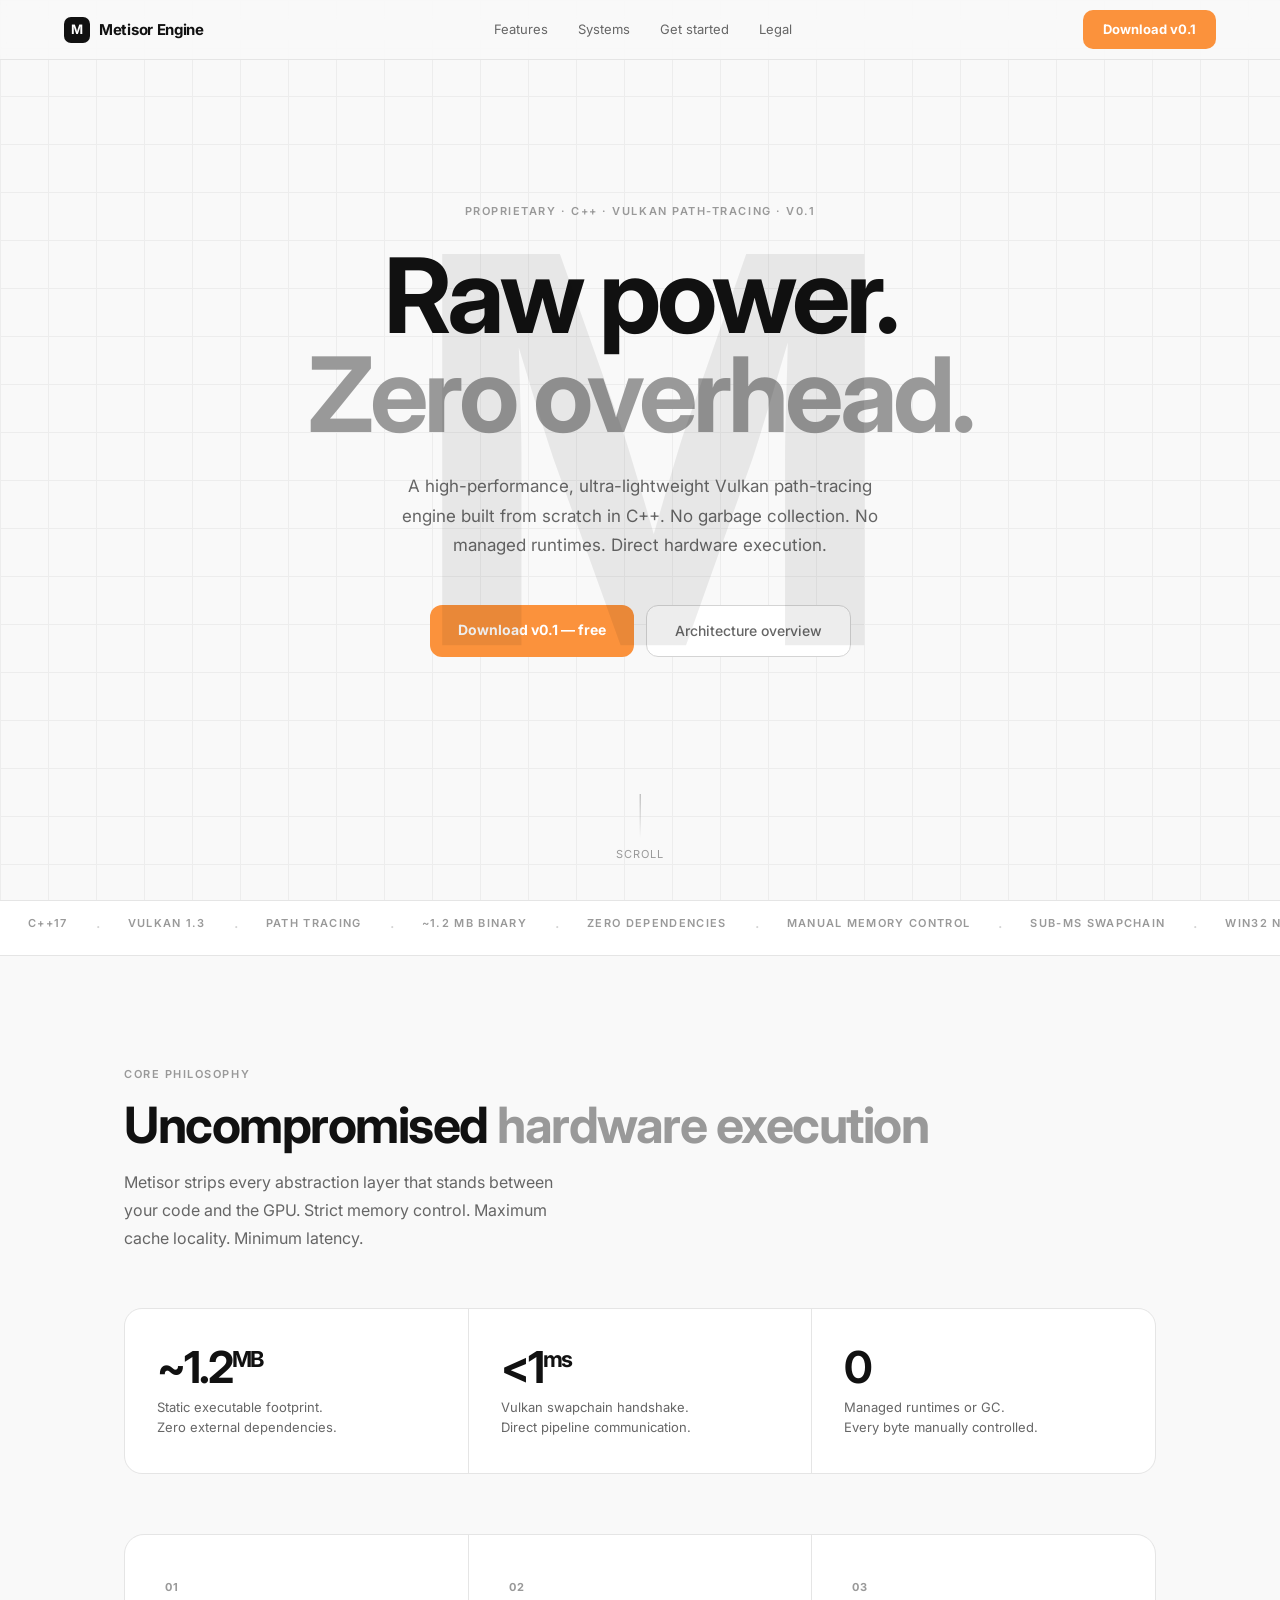
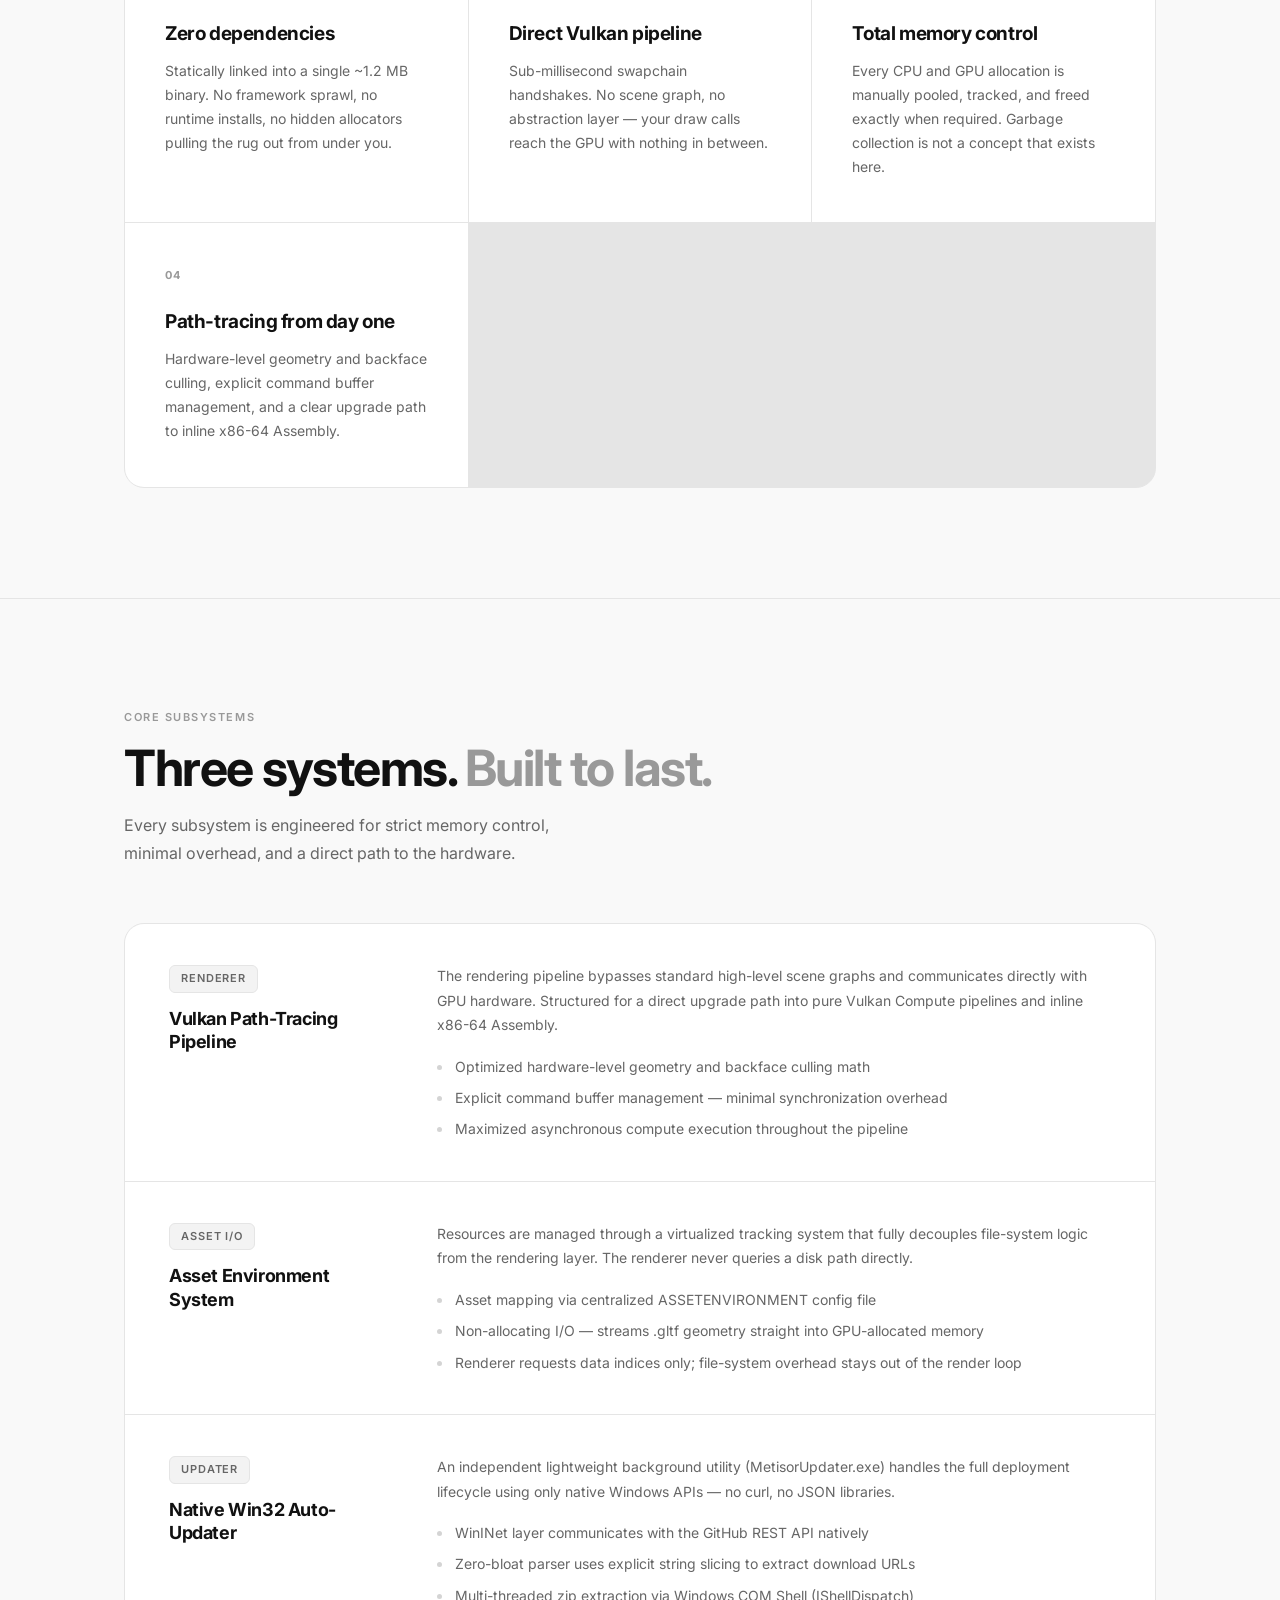
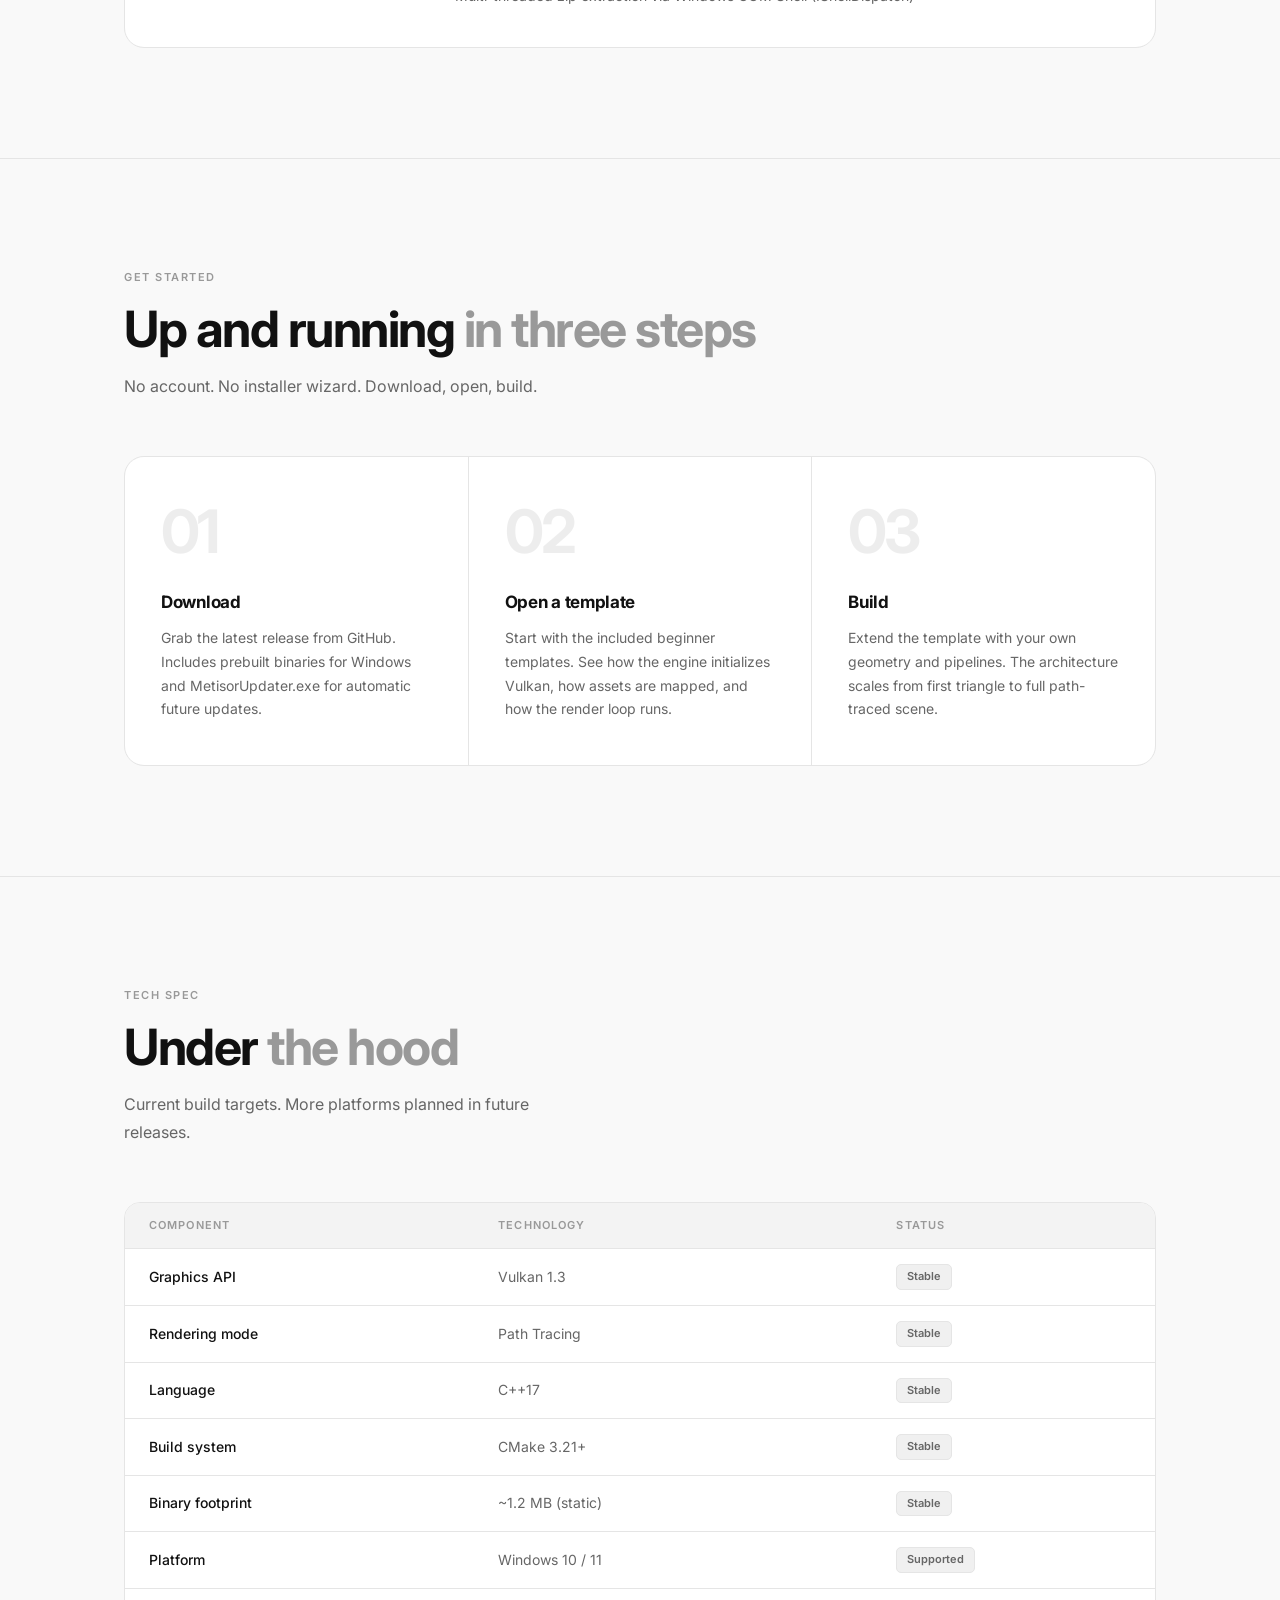
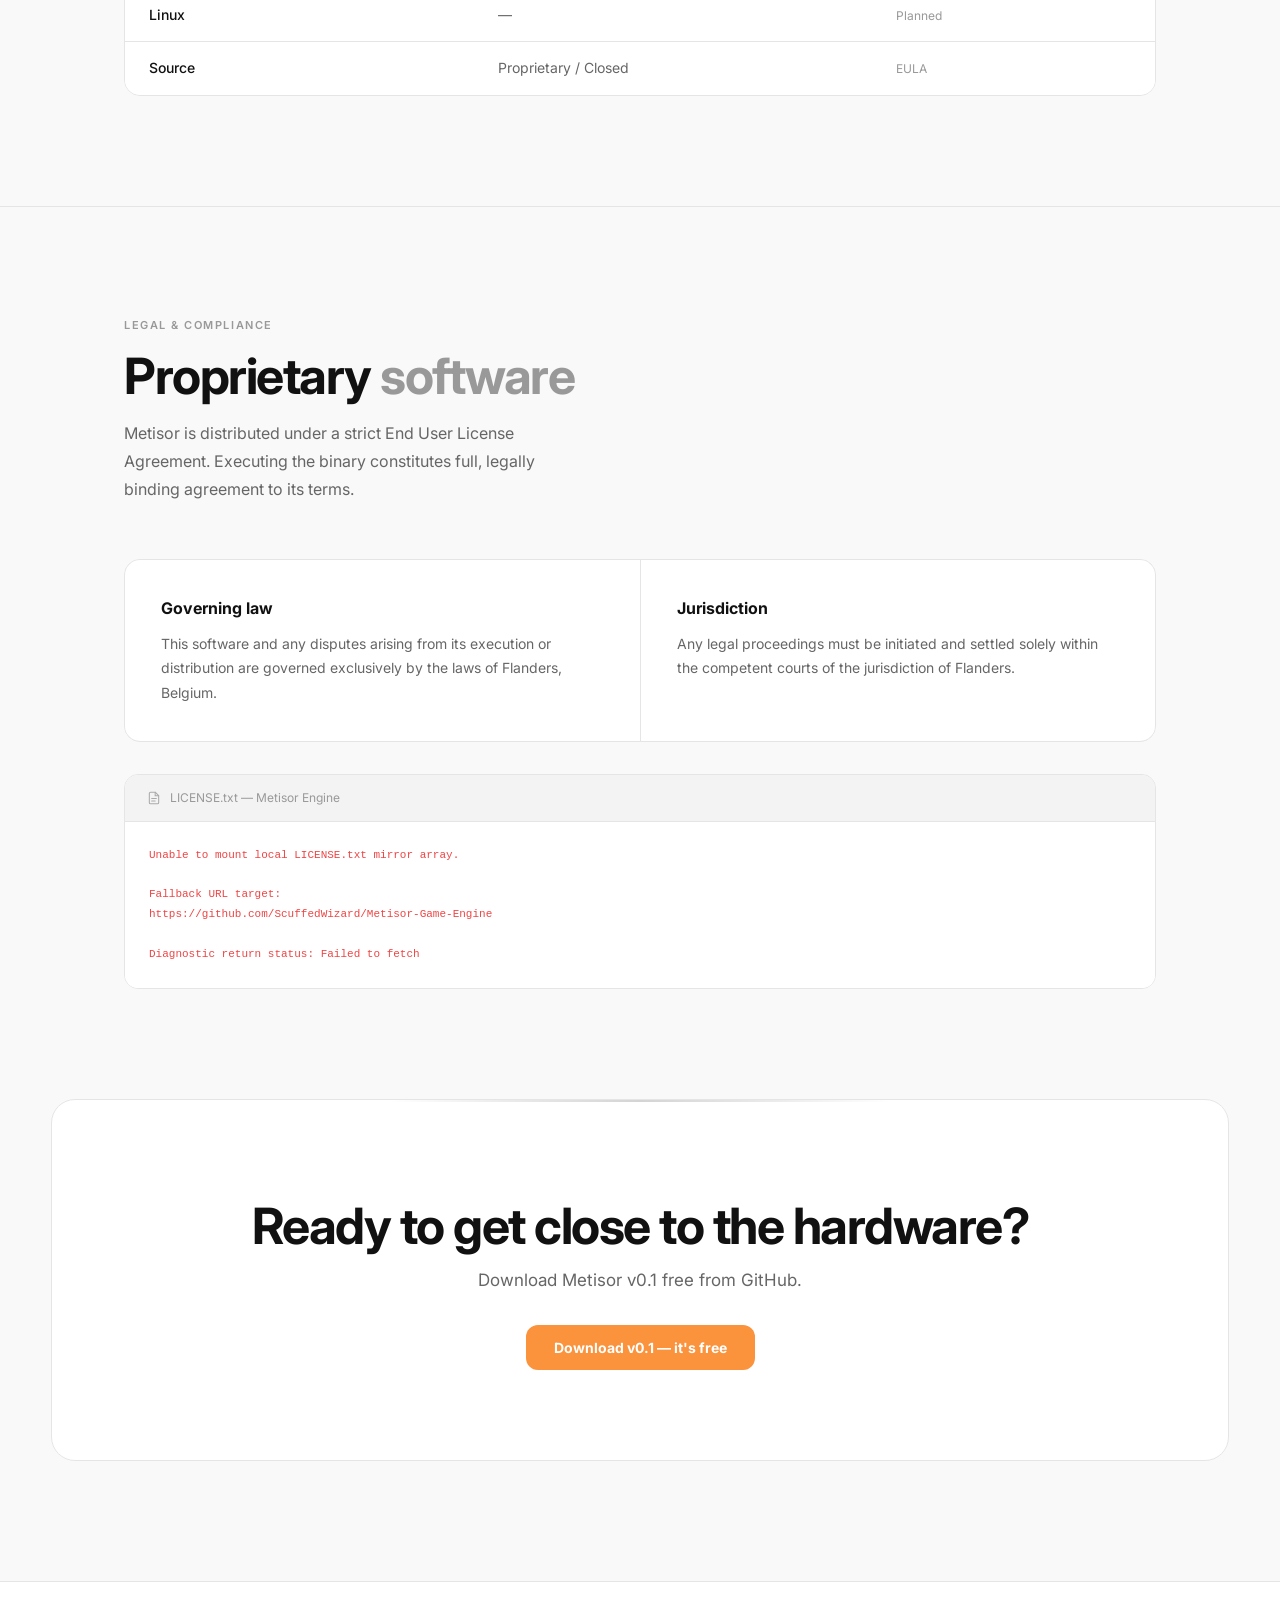
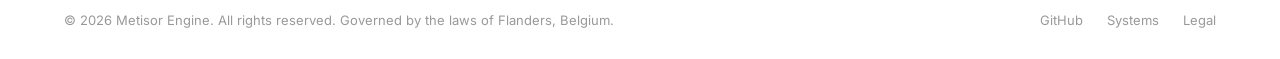
==== index.html @ adfefe02 "update license link" ====
<!DOCTYPE html>
<html lang="en">
<head>
<meta charset="UTF-8">
<meta name="viewport" content="width=device-width, initial-scale=1.0">
<title>Metisor Engine</title>
<link rel="preconnect" href="https://fonts.googleapis.com">
<link rel="preconnect" href="https://fonts.gstatic.com" crossorigin>
<link href="https://fonts.googleapis.com/css2?family=Inter:ital,wght@0,400;0,500;0,600;0,700;1,400&display=swap" rel="stylesheet">
<style>
*, *::before, *::after { margin: 0; padding: 0; box-sizing: border-box; }
html { scroll-behavior: smooth; }

:root {
  --orange: #fb923c;
  --bg: #f9f9f9;
  --surface: #ffffff;
  --border: #e5e5e5;
  --border-strong: #d4d4d4;
  --text: #111;
  --muted: #666;
  --muted2: #999;
}

body {
  font-family: 'Inter', system-ui, sans-serif;
  background: var(--bg);
  color: var(--text);
  overflow-x: hidden;
  line-height: 1.6;
}

/* ── GRID BACKGROUND ── */
.grid-bg {
  position: fixed; inset: 0; z-index: 0; pointer-events: none;
  background-image:
    linear-gradient(var(--border) 1px, transparent 1px),
    linear-gradient(90deg, var(--border) 1px, transparent 1px);
  background-size: 48px 48px;
  opacity: 0.6;
}

header, main, footer, .error-view { position: relative; z-index: 1; }

/* ── HEADER ── */
header {
  position: fixed; top: 0; left: 0; right: 0; z-index: 200;
  display: flex; align-items: center; justify-content: space-between;
  padding: 0 5%; height: 60px;
  background: rgba(249,249,249,0.88);
  backdrop-filter: blur(16px);
  border-bottom: 1px solid var(--border);
}

.logo {
  font-size: 15px; font-weight: 700; color: var(--text);
  text-decoration: none; letter-spacing: -0.3px;
  display: flex; align-items: center; gap: 9px;
}
.logo-mark {
  width: 26px; height: 26px; border-radius: 7px;
  background: var(--text);
  display: flex; align-items: center; justify-content: center;
  font-size: 13px; font-weight: 700; color: #fff;
}

nav { display: flex; gap: 2px; }
nav a {
  font-size: 13px; color: var(--muted); text-decoration: none;
  padding: 6px 14px; border-radius: 8px;
  transition: color 0.15s, background 0.15s;
}
nav a:hover { color: var(--text); background: rgba(0,0,0,0.04); }

.btn-download {
  font-size: 13px; font-weight: 700; text-decoration: none;
  padding: 9px 20px; border-radius: 10px;
  background: var(--orange); color: #fff;
  transition: opacity 0.15s, transform 0.15s;
  white-space: nowrap;
}
.btn-download:hover { opacity: 0.88; transform: translateY(-1px); }

.btn-download-lg {
  font-size: 14px; font-weight: 700; text-decoration: none;
  padding: 14px 28px; border-radius: 12px;
  background: var(--orange); color: #fff;
  transition: transform 0.2s, box-shadow 0.2s;
}
.btn-download-lg:hover {
  transform: translateY(-2px);
  box-shadow: 0 10px 32px rgba(251,146,60,0.3);
}

.btn-secondary {
  font-size: 14px; font-weight: 500; text-decoration: none;
  padding: 14px 28px; border-radius: 12px;
  background: var(--text); color: #fff;
  transition: opacity 0.2s, transform 0.2s;
}
.btn-secondary:hover { opacity: 0.82; transform: translateY(-1px); }

.btn-ghost {
  font-size: 14px; font-weight: 500; text-decoration: none;
  padding: 14px 28px; border-radius: 12px;
  border: 1px solid var(--border-strong); color: var(--muted);
  background: var(--surface);
  transition: border-color 0.2s, color 0.2s;
}
.btn-ghost:hover { border-color: #aaa; color: var(--text); }

/* ── 404 STATE STYLING ── */
.error-view {
  display: none;
  min-height: calc(100vh - 60px);
  margin-top: 60px;
  flex-direction: column;
  align-items: center;
  justify-content: center;
  text-align: center;
  padding: 40px 24px;
}
.error-num {
  font-size: clamp(100px, 15vw, 180px);
  font-weight: 700;
  line-height: 1;
  letter-spacing: -6px;
  color: var(--text);
  margin-bottom: 8px;
}
.error-title {
  font-size: 22px;
  font-weight: 700;
  letter-spacing: -0.5px;
  margin-bottom: 12px;
}
.error-body {
  font-size: 15px;
  color: var(--muted);
  max-width: 400px;
  margin-bottom: 32px;
}

/* ── HERO ── */
.hero {
  position: relative; min-height: 100vh;
  display: flex; flex-direction: column;
  align-items: center; justify-content: center;
  text-align: center; padding: 80px 24px 120px;
  overflow: hidden;
}

.hero-bg-num {
  position: absolute;
  font-size: clamp(260px, 42vw, 600px);
  font-weight: 700; letter-spacing: -0.05em;
  color: rgba(0,0,0,0.07);
  user-select: none; pointer-events: none;
  line-height: 1; top: 50%; transform: translateY(-50%);
}

.hero-eyebrow {
  font-size: 11px; font-weight: 600; letter-spacing: 0.14em;
  text-transform: uppercase; color: var(--muted2);
  margin-bottom: 26px;
}

h1 {
  font-size: clamp(46px, 8.5vw, 104px);
  font-weight: 700; letter-spacing: -4px; line-height: 0.95;
  color: var(--text); margin-bottom: 28px;
}
h1 em { font-style: normal; color: var(--muted2); }

.hero-sub {
  font-size: 17px; line-height: 1.75; color: var(--muted);
  max-width: 500px; margin: 0 auto 44px;
}

.hero-btns { display: flex; gap: 12px; justify-content: center; flex-wrap: wrap; }

.scroll-hint {
  position: absolute; bottom: 36px; left: 50%; transform: translateX(-50%);
  display: flex; flex-direction: column; align-items: center; gap: 8px;
  font-size: 11px; letter-spacing: 0.1em; text-transform: uppercase;
  color: var(--muted2);
}
.scroll-line {
  width: 1px; height: 44px;
  background: linear-gradient(to bottom, #aaa, transparent);
  animation: scrolldown 2s ease-in-out infinite;
}
@keyframes scrolldown {
  0%   { transform: scaleY(0); transform-origin: top; opacity: 0; }
  40%  { transform: scaleY(1); transform-origin: top; opacity: 1; }
  60%  { transform: scaleY(1); transform-origin: bottom; opacity: 1; }
  100% { transform: scaleY(0); transform-origin: bottom; opacity: 0; }
}

/* ── MARQUEE ── */
.marquee-band {
  border-top: 1px solid var(--border);
  border-bottom: 1px solid var(--border);
  padding: 14px 0; overflow: hidden;
  background: var(--surface);
}
.marquee-track {
  display: flex; animation: marquee 22s linear infinite;
  width: max-content;
}
.marquee-trackspan { display: flex; }
.marquee-item {
  font-size: 11px; font-weight: 600; letter-spacing: 0.12em;
  text-transform: uppercase; color: var(--muted2);
  padding: 0 28px; white-space: nowrap;
}
.marquee-sep { color: var(--border-strong); }
@keyframes marquee {
  from { transform: translateX(0); }
  to   { transform: translateX(-50%); }
}

/* ── SECTIONS ── */
.section {
  max-width: 1080px; margin: 0 auto; padding: 110px 24px;
}

.section-label {
  font-size: 11px; font-weight: 600; letter-spacing: 0.14em;
  text-transform: uppercase; color: var(--muted2);
  margin-bottom: 16px;
}

h2 {
  font-size: clamp(30px, 4vw, 50px);
  font-weight: 700; letter-spacing: -1.5px; line-height: 1.06;
  color: var(--text); margin-bottom: 16px;
}
h2 span { color: var(--muted2); }

.section-sub {
  font-size: 16px; color: var(--muted); line-height: 1.75;
  max-width: 460px; margin-bottom: 56px;
}

.rule { border: none; border-top: 1px solid var(--border); margin: 0; }

/* ── STATS ── */
.stats-row {
  display: grid; 
  grid-template-columns: repeat(auto-fit, minmax(260px, 1fr));
  gap: 1px; background: var(--border);
  border: 1px solid var(--border); border-radius: 18px; overflow: hidden;
  margin-bottom: 60px;
}
.stat-cell {
  background: var(--surface); padding: 36px 32px;
  transition: background 0.15s;
}
.stat-cell:hover { background: #fafafa; }
.stat-num {
  font-size: 44px; font-weight: 700; letter-spacing: -2px;
  color: var(--text); line-height: 1; margin-bottom: 8px;
}
.stat-num sup { font-size: 22px; vertical-align: super; }
.stat-label { font-size: 13px; color: var(--muted); line-height: 1.55; }

/* ── FEAT GRID ── */
.feat-grid {
  display: grid; 
  grid-template-columns: repeat(auto-fit, minmax(280px, 1fr));
  gap: 1px; background: var(--border);
  border: 1px solid var(--border); border-radius: 20px; overflow: hidden;
}
.feat-card {
  background: var(--surface); padding: 44px 40px;
  transition: background 0.15s;
}
.feat-card:hover { background: #fafafa; }
.feat-number {
  font-size: 11px; font-weight: 700; letter-spacing: 0.1em;
  color: var(--muted2); margin-bottom: 22px;
}
.feat-title {
  font-size: 19px; font-weight: 700; letter-spacing: -0.4px;
  color: var(--text); margin-bottom: 10px;
}
.feat-body { font-size: 14px; color: var(--muted); line-height: 1.7; }

/* ── SUBSYSTEMS ── */
.subsystems {
  display: flex; flex-direction: column; gap: 1px;
  background: var(--border); border: 1px solid var(--border);
  border-radius: 20px; overflow: hidden;
}
.subsystem-card {
  background: var(--surface); padding: 40px 44px;
  display: grid; grid-template-columns: 220px 1fr; gap: 48px;
  transition: background 0.15s;
}
.subsystem-card:hover { background: #fafafa; }
.sub-tag {
  display: inline-block;
  font-size: 11px; font-weight: 600; letter-spacing: 0.08em;
  text-transform: uppercase; color: var(--muted);
  background: #f3f3f3; border: 1px solid var(--border);
  padding: 4px 11px; border-radius: 6px; margin-bottom: 14px;
}
.sub-title {
  font-size: 18px; font-weight: 700; letter-spacing: -0.4px; color: var(--text);
  line-height: 1.3;
}
.sub-body { font-size: 14px; color: var(--muted); line-height: 1.75; margin-bottom: 18px; }
.sub-bullets { list-style: none; display: flex; flex-direction: column; gap: 9px; }
.sub-bullets li {
  font-size: 14px; color: var(--muted); line-height: 1.6;
  padding-left: 18px; position: relative;
}
.sub-bullets li::before {
  content: ''; position: absolute; left: 0; top: 9px;
  width: 5px; height: 5px; border-radius: 50%;
  background: var(--border-strong);
}

/* ── STEPS ── */
.steps-grid {
  display: grid; 
  grid-template-columns: repeat(auto-fit, minmax(240px, 1fr));
  gap: 1px; background: var(--border);
  border: 1px solid var(--border); border-radius: 20px; overflow: hidden;
}
.step-card {
  background: var(--surface); padding: 44px 36px;
  transition: background 0.15s;
}
.step-card:hover { background: #fafafa; }
.step-big-num {
  font-size: 60px; font-weight: 700; letter-spacing: -3px; line-height: 1;
  color: rgba(0,0,0,0.07); margin-bottom: 28px;
}
.step-title { font-size: 17px; font-weight: 700; letter-spacing: -0.3px; color: var(--text); margin-bottom: 10px; }
.step-body  { font-size: 14px; color: var(--muted); line-height: 1.7; }

/* ── SPEC TABLE ── */
.spec-wrap { border: 1px solid var(--border); border-radius: 16px; overflow-x: auto; }
table { width: 100%; border-collapse: collapse; font-size: 14px; min-width: 500px; }
thead th {
  text-align: left; padding: 14px 24px;
  font-size: 11px; font-weight: 600;
  letter-spacing: 0.1em; text-transform: uppercase;
  color: var(--muted2); background: #f3f3f3;
  border-bottom: 1px solid var(--border);
}
tbody td {
  padding: 15px 24px; color: var(--muted);
  background: var(--surface);
  border-bottom: 1px solid var(--border);
}
tbody td:first-child { color: var(--text); font-weight: 500; }
tbody tr:last-child td { border-bottom: none; }
tbody tr:hover td { background: #fafafa; }
.tag {
  display: inline-block; font-size: 11px; font-weight: 600;
  padding: 3px 10px; border-radius: 5px;
  background: #f0f0f0; border: 1px solid var(--border);
  color: var(--muted);
}

/* ── LEGAL ── */
.legal-grid {
  display: grid; grid-template-columns: 1fr 1fr;
  gap: 1px; background: var(--border);
  border: 1px solid var(--border); border-radius: 16px; overflow: hidden;
  margin-bottom: 32px;
}
.legal-card { background: var(--surface); padding: 36px; }
.legal-title { font-size: 16px; font-weight: 700; color: var(--text); margin-bottom: 10px; }
.legal-body  { font-size: 14px; color: var(--muted); line-height: 1.75; }

.lic-wrap { border: 1px solid var(--border); border-radius: 14px; overflow: hidden; }
.lic-bar {
  padding: 13px 22px; background: #f3f3f3;
  border-bottom: 1px solid var(--border);
  display: flex; align-items: center; gap: 9px;
}
.lic-bar-label { font-size: 12px; color: var(--muted2); }

/* ── UPDATED COMPACT, COLORED LICENSE TERMINAL WINDOW ── */
#licenseContent {
  padding: 24px;
  font-family: ui-monospace, SFMono-Regular, Menlo, Monaco, Consolas, monospace;
  font-size: 11px; 
  color: var(--text); 
  line-height: 1.8; 
  white-space: pre-wrap;
  max-height: 360px; 
  overflow-y: auto;
  background: var(--surface);
}
#licenseContent.state-loading {
  color: var(--orange);
  font-weight: 500;
}
#licenseContent.state-error {
  color: #ef4444; /* Alert Crimson Red on stream compilation failure */
  font-weight: 500;
}
#licenseContent::-webkit-scrollbar { width: 4px; }
#licenseContent::-webkit-scrollbar-thumb { background: var(--border-strong); border-radius: 2px; }

/* ── CTA ── */
.cta-band {
  margin: 0 4% 120px;
  border: 1px solid var(--border);
  border-radius: 24px; padding: 100px 24px;
  text-align: center; background: var(--surface);
  position: relative; overflow: hidden;
}
.cta-band::before {
  content: ''; position: absolute; top: 0; left: 50%; transform: translateX(-50%);
  width: 500px; height: 2px;
  background: linear-gradient(90deg, transparent, var(--border-strong), transparent);
}
.cta-band h2 { margin-bottom: 14px; }
.cta-band p  { font-size: 17px; color: var(--muted); margin-bottom: 40px; }

/* ── FOOTER ── */
footer {
  border-top: 1px solid var(--border);
  padding: 28px 5%;
  display: flex; align-items: center; justify-content: space-between;
  flex-wrap: wrap; gap: 24px;
  background: var(--surface);
}
.foot-copy { font-size: 13px; color: var(--muted2); }
.foot-links { display: flex; gap: 24px; }
.foot-links a {
  font-size: 13px; color: var(--muted2); text-decoration: none;
  transition: color 0.15s;
}
.foot-links a:hover { color: var(--text); }

/* ── BREAKPOINTS & RESPONSIVE TWEAKS ── */
@media (max-width: 920px) {
  .subsystem-card { grid-template-columns: 1fr; gap: 20px; padding: 40px 32px; }
  .legal-grid { grid-template-columns: 1fr; }
}
@media (max-width: 768px) {
  header { padding: 0 24px; }
  nav { display: none; }
  .cta-band { margin: 0 24px 80px; padding: 60px 24px; }
}
@media (max-width: 480px) {
  h1 { letter-spacing: -2px; }
  .hero-btns { flex-direction: column; width: 100%; max-width: 300px; }
  .btn-download-lg, .btn-ghost { text-align: center; width: 100%; padding: 12px 20px; }
  .stat-cell, .feat-card, .step-card { padding: 32px 24px; }
  footer { justify-content: center; text-align: center; }
  .foot-links { justify-content: center; width: 100%; }
}
</style>
</head>
<body>

<div class="grid-bg" aria-hidden="true"></div>

<header>
  <a class="logo" href="#home">
    <div class="logo-mark">M</div>
    Metisor Engine
  </a>
  <nav>
    <a href="example.com/#features">Features</a>
    <a href="example.com/#systems">Systems</a>
    <a href="example.com/#start">Get started</a>
    <a href="example.com/#legal">Legal</a>
  </nav>
  <a class="btn-download"
     href="https://github.com/ScuffedWizard/Metisor-Game-Engine/releases/tag/0.1">
    Download v0.1
  </a>
</header>

<section id="error404" class="error-view">
  <div class="error-num">404</div>
  <h2 class="error-title">Destination Unresolved</h2>
  <p class="error-body">The requested architecture hook or fragment layout parameter does not exist on this channel stack.</p>
  <a href="example.com/#" class="btn-secondary" style="padding: 12px 24px;">Return to execution loop</a>
</section>

<div id="mainContent">
<main>

<section id="home" class="hero">
  <div class="hero-bg-num" aria-hidden="true">M</div>

  <p class="hero-eyebrow">Proprietary · C++ · Vulkan Path-Tracing · v0.1</p>

  <h1>Raw power.<br><em>Zero overhead.</em></h1>

  <p class="hero-sub">
    A high-performance, ultra-lightweight Vulkan path-tracing engine built from scratch
    in C++. No garbage collection. No managed runtimes. Direct hardware execution.
  </p>

  <div class="hero-btns">
    <a class="btn-download-lg"
       href="https://github.com/ScuffedWizard/Metisor-Game-Engine/releases/tag/0.1">
      Download v0.1 — free
    </a>
    <a class="btn-ghost" href="example.com/#features">Architecture overview</a>
  </div>

  <div class="scroll-hint" aria-hidden="true">
    <div class="scroll-line"></div>
    Scroll
  </div>
</section>


<div class="marquee-band" aria-hidden="true">
  <div class="marquee-track">
    <div class="marquee-trackspan">
      <span class="marquee-item">C++17</span><span class="marquee-sep"> · </span>
      <span class="marquee-item">Vulkan 1.3</span><span class="marquee-sep"> · </span>
      <span class="marquee-item">Path Tracing</span><span class="marquee-sep"> · </span>
      <span class="marquee-item">~1.2 MB binary</span><span class="marquee-sep"> · </span>
      <span class="marquee-item">Zero dependencies</span><span class="marquee-sep"> · </span>
      <span class="marquee-item">Manual memory control</span><span class="marquee-sep"> · </span>
      <span class="marquee-item">Sub-ms swapchain</span><span class="marquee-sep"> · </span>
      <span class="marquee-item">Win32 native</span><span class="marquee-sep"> · </span>
      <span class="marquee-item">Proprietary</span><span class="marquee-sep"> · </span>
      <span class="marquee-item">x86-64</span><span class="marquee-sep"> · </span>
    </div>
    <div class="marquee-trackspan">
      <span class="marquee-item">C++17</span><span class="marquee-sep"> · </span>
      <span class="marquee-item">Vulkan 1.3</span><span class="marquee-sep"> · </span>
      <span class="marquee-item">Path Tracing</span><span class="marquee-sep"> · </span>
      <span class="marquee-item">~1.2 MB binary</span><span class="marquee-sep"> · </span>
      <span class="marquee-item">Zero dependencies</span><span class="marquee-sep"> · </span>
      <span class="marquee-item">Manual memory control</span><span class="marquee-sep"> · </span>
      <span class="marquee-item">Sub-ms swapchain</span><span class="marquee-sep"> · </span>
      <span class="marquee-item">Win32 native</span><span class="marquee-sep"> · </span>
      <span class="marquee-item">Proprietary</span><span class="marquee-sep"> · </span>
      <span class="marquee-item">x86-64</span><span class="marquee-sep"> · </span>
    </div>
  </div>
</div>


<section id="features" class="section">
  <div class="section-label">Core philosophy</div>
  <h2>Uncompromised <span>hardware execution</span></h2>
  <p class="section-sub">
    Metisor strips every abstraction layer that stands between your code and the GPU.
    Strict memory control. Maximum cache locality. Minimum latency.
  </p>

  <div class="stats-row">
    <div class="stat-cell">
      <div class="stat-num">~1.2<sup>MB</sup></div>
      <div class="stat-label">Static executable footprint.<br>Zero external dependencies.</div>
    </div>
    <div class="stat-cell">
      <div class="stat-num">&lt;1<sup>ms</sup></div>
      <div class="stat-label">Vulkan swapchain handshake.<br>Direct pipeline communication.</div>
    </div>
    <div class="stat-cell">
      <div class="stat-num">0</div>
      <div class="stat-label">Managed runtimes or GC.<br>Every byte manually controlled.</div>
    </div>
  </div>

  <div class="feat-grid">
    <div class="feat-card">
      <div class="feat-number">01</div>
      <div class="feat-title">Zero dependencies</div>
      <p class="feat-body">Statically linked into a single ~1.2 MB binary. No framework sprawl, no runtime installs, no hidden allocators pulling the rug out from under you.</p>
    </div>
    <div class="feat-card">
      <div class="feat-number">02</div>
      <div class="feat-title">Direct Vulkan pipeline</div>
      <p class="feat-body">Sub-millisecond swapchain handshakes. No scene graph, no abstraction layer — your draw calls reach the GPU with nothing in between.</p>
    </div>
    <div class="feat-card">
      <div class="feat-number">03</div>
      <div class="feat-title">Total memory control</div>
      <p class="feat-body">Every CPU and GPU allocation is manually pooled, tracked, and freed exactly when required. Garbage collection is not a concept that exists here.</p>
    </div>
    <div class="feat-card">
      <div class="feat-number">04</div>
      <div class="feat-title">Path-tracing from day one</div>
      <p class="feat-body">Hardware-level geometry and backface culling, explicit command buffer management, and a clear upgrade path to inline x86-64 Assembly.</p>
    </div>
  </div>
</section>

<hr class="rule">

<section id="systems" class="section">
  <div class="section-label">Core subsystems</div>
  <h2>Three systems. <span>Built to last.</span></h2>
  <p class="section-sub">
    Every subsystem is engineered for strict memory control, minimal overhead,
    and a direct path to the hardware.
  </p>

  <div class="subsystems">
    <div class="subsystem-card">
      <div>
        <div class="sub-tag">Renderer</div>
        <div class="sub-title">Vulkan Path-Tracing Pipeline</div>
      </div>
      <div>
        <p class="sub-body">
          The rendering pipeline bypasses standard high-level scene graphs and communicates
          directly with GPU hardware. Structured for a direct upgrade path into pure
          Vulkan Compute pipelines and inline x86-64 Assembly.
        </p>
        <ul class="sub-bullets">
          <li>Optimized hardware-level geometry and backface culling math</li>
          <li>Explicit command buffer management — minimal synchronization overhead</li>
          <li>Maximized asynchronous compute execution throughout the pipeline</li>
        </ul>
      </div>
    </div>

    <div class="subsystem-card">
      <div>
        <div class="sub-tag">Asset I/O</div>
        <div class="sub-title">Asset Environment System</div>
      </div>
      <div>
        <p class="sub-body">
          Resources are managed through a virtualized tracking system that fully decouples
          file-system logic from the rendering layer. The renderer never queries a disk path directly.
        </p>
        <ul class="sub-bullets">
          <li>Asset mapping via centralized ASSETENVIRONMENT config file</li>
          <li>Non-allocating I/O — streams .gltf geometry straight into GPU-allocated memory</li>
          <li>Renderer requests data indices only; file-system overhead stays out of the render loop</li>
        </ul>
      </div>
    </div>

    <div class="subsystem-card">
      <div>
        <div class="sub-tag">Updater</div>
        <div class="sub-title">Native Win32 Auto-Updater</div>
      </div>
      <div>
        <p class="sub-body">
          An independent lightweight background utility (MetisorUpdater.exe) handles the full
          deployment lifecycle using only native Windows APIs — no curl, no JSON libraries.
        </p>
        <ul class="sub-bullets">
          <li>WinINet layer communicates with the GitHub REST API natively</li>
          <li>Zero-bloat parser uses explicit string slicing to extract download URLs</li>
          <li>Multi-threaded zip extraction via Windows COM Shell (IShellDispatch)</li>
        </ul>
      </div>
    </div>
  </div>
</section>

<hr class="rule">

<section id="start" class="section">
  <div class="section-label">Get started</div>
  <h2>Up and running <span>in three steps</span></h2>
  <p class="section-sub">No account. No installer wizard. Download, open, build.</p>

  <div class="steps-grid">
    <div class="step-card">
      <div class="step-big-num">01</div>
      <div class="step-title">Download</div>
      <p class="step-body">Grab the latest release from GitHub. Includes prebuilt binaries for Windows and MetisorUpdater.exe for automatic future updates.</p>
    </div>
    <div class="step-card">
      <div class="step-big-num">02</div>
      <div class="step-title">Open a template</div>
      <p class="step-body">Start with the included beginner templates. See how the engine initializes Vulkan, how assets are mapped, and how the render loop runs.</p>
    </div>
    <div class="step-card">
      <div class="step-big-num">03</div>
      <div class="step-title">Build</div>
      <p class="step-body">Extend the template with your own geometry and pipelines. The architecture scales from first triangle to full path-traced scene.</p>
    </div>
  </div>
</section>

<hr class="rule">

<section class="section">
  <div class="section-label">Tech spec</div>
  <h2>Under <span>the hood</span></h2>
  <p class="section-sub">Current build targets. More platforms planned in future releases.</p>

  <div class="spec-wrap">
    <table>
      <thead>
        <tr><th>Component</th><th>Technology</th><th>Status</th></tr>
      </thead>
      <tbody>
        <tr><td>Graphics API</td><td>Vulkan 1.3</td><td><span class="tag">Stable</span></td></tr>
        <tr><td>Rendering mode</td><td>Path Tracing</td><td><span class="tag">Stable</span></td></tr>
        <tr><td>Language</td><td>C++17</td><td><span class="tag">Stable</span></td></tr>
        <tr><td>Build system</td><td>CMake 3.21+</td><td><span class="tag">Stable</span></td></tr>
        <tr><td>Binary footprint</td><td>~1.2 MB (static)</td><td><span class="tag">Stable</span></td></tr>
        <tr><td>Platform</td><td>Windows 10 / 11</td><td><span class="tag">Supported</span></td></tr>
        <tr><td>Linux</td><td>—</td><td><span style="font-size:12px;color:var(--muted2)">Planned</span></td></tr>
        <tr><td>Source</td><td>Proprietary / Closed</td><td><span style="font-size:12px;color:var(--muted2)">EULA</span></td></tr>
      </tbody>
    </table>
  </div>
</section>

<hr class="rule">

<section id="legal" class="section">
  <div class="section-label">Legal &amp; compliance</div>
  <h2>Proprietary <span>software</span></h2>
  <p class="section-sub">
    Metisor is distributed under a strict End User License Agreement.
    Executing the binary constitutes full, legally binding agreement to its terms.
  </p>

  <div class="legal-grid">
    <div class="legal-card">
      <div class="legal-title">Governing law</div>
      <p class="legal-body">
        This software and any disputes arising from its execution or distribution are
        governed exclusively by the laws of Flanders, Belgium.
      </p>
    </div>
    <div class="legal-card">
      <div class="legal-title">Jurisdiction</div>
      <p class="legal-body">
        Any legal proceedings must be initiated and settled solely within the competent
        courts of the jurisdiction of Flanders.
      </p>
    </div>
  </div>

  <div class="lic-wrap">
    <div class="lic-bar">
      <svg width="14" height="14" viewBox="0 0 24 24" fill="none" stroke="#aaa" stroke-width="1.8" stroke-linecap="round" stroke-linejoin="round" aria-hidden="true">
        <path d="M14 2H6a2 2 0 0 0-2 2v16a2 2 0 0 0 2 2h12a2 2 0 0 0 2-2V8z"/>
        <polyline points="14 2 14 8 20 8"/>
        <line x1="8" y1="13" x2="16" y2="13"/>
        <line x1="8" y1="17" x2="14" y2="17"/>
      </svg>
      <span class="lic-bar-label">LICENSE.txt — Metisor Engine</span>
    </div>
    <div id="licenseContent" class="state-loading">Connecting to server core execution stream...</div>
  </div>
</section>


<div class="cta-band">
  <h2>Ready to get close to the hardware?</h2>
  <p>Download Metisor v0.1 free from GitHub.</p>
  <a class="btn-download-lg"
     href="https://github.com/ScuffedWizard/Metisor-Game-Engine/releases/tag/0.1">
    Download v0.1 — it's free
  </a>
</div>

</main>

<footer>
  <span class="foot-copy">© 2026 Metisor Engine. All rights reserved. Governed by the laws of Flanders, Belgium.</span>
  <div class="foot-links">
    <a href="https://github.com/ScuffedWizard/Metisor-Game-Engine">GitHub</a>
    <a href="example.com/#systems">Systems</a>
    <a href="example.com/#legal">Legal</a>
  </div>
</footer>
</div>

<script>
// Handle License Document Retrieval
async function loadLicense() {
  const el = document.getElementById('licenseContent');
  try {
    const res = await fetch(
      'https://raw.githubusercontent.com/ScuffedWizard/Metisor-Game-Engine/main/license/LICENSE.txt',
      { cache: 'no-cache' }
    );
    if (!res.ok) throw new Error('HTTP ' + res.status);
    
    // Clear functional state classes before appending verified document text
    el.className = '';
    el.textContent = await res.text();
  } catch (e) {
    el.className = 'state-error';
    el.textContent = 'Unable to mount local LICENSE.txt mirror array.\n\nFallback URL target:\nhttps://github.com/ScuffedWizard/Metisor-Game-Engine\n\nDiagnostic return status: ' + e.message;
  }
}
loadLicense();

// Dynamic Anchor Routing & Error Mitigation Engine
function runHashRouter() {
  const currentHash = window.location.hash;
  const mainContent = document.getElementById('mainContent');
  const errorView = document.getElementById('error404');

  // Extract clean target string out of hash context
  const cleanTarget = currentHash.replace(/^.*#/, '');

  if (!currentHash || currentHash === '#' || cleanTarget === 'home' || cleanTarget === '') {
    mainContent.style.display = 'block';
    errorView.style.display = 'none';
    window.scrollTo({ top: 0, behavior: 'smooth' });
    return;
  }

  // Verify element initialization parameters inside local DOM context
  const structuralTarget = document.getElementById(cleanTarget);

  if (structuralTarget) {
    mainContent.style.display = 'block';
    errorView.style.display = 'none';
    
    setTimeout(() => {
      const headerOffset = 60;
      const elementPosition = structuralTarget.getBoundingClientRect().top;
      const offsetPosition = elementPosition + window.pageYOffset - headerOffset;
      
      window.scrollTo({
        top: offsetPosition,
        behavior: 'smooth'
      });
    }, 50);
  } else {
    mainContent.style.display = 'none';
    errorView.style.display = 'flex';
    window.scrollTo({ top: 0 });
  }
}

// Global Browser Navigation Hook Attachments
window.addEventListener('hashchange', runHashRouter);
window.addEventListener('load', runHashRouter);

// Intercept click handling vectors for pseudo full path links inside navigation
document.querySelectorAll('a[href*="example.com/#"]').forEach(link => {
  link.addEventListener('click', function(e) {
    const rawTarget = this.getAttribute('href').split('#')[1] || '';
    e.preventDefault();
    window.location.hash = rawTarget;
    runHashRouter();
  });
});
</script>

</body>
</html>
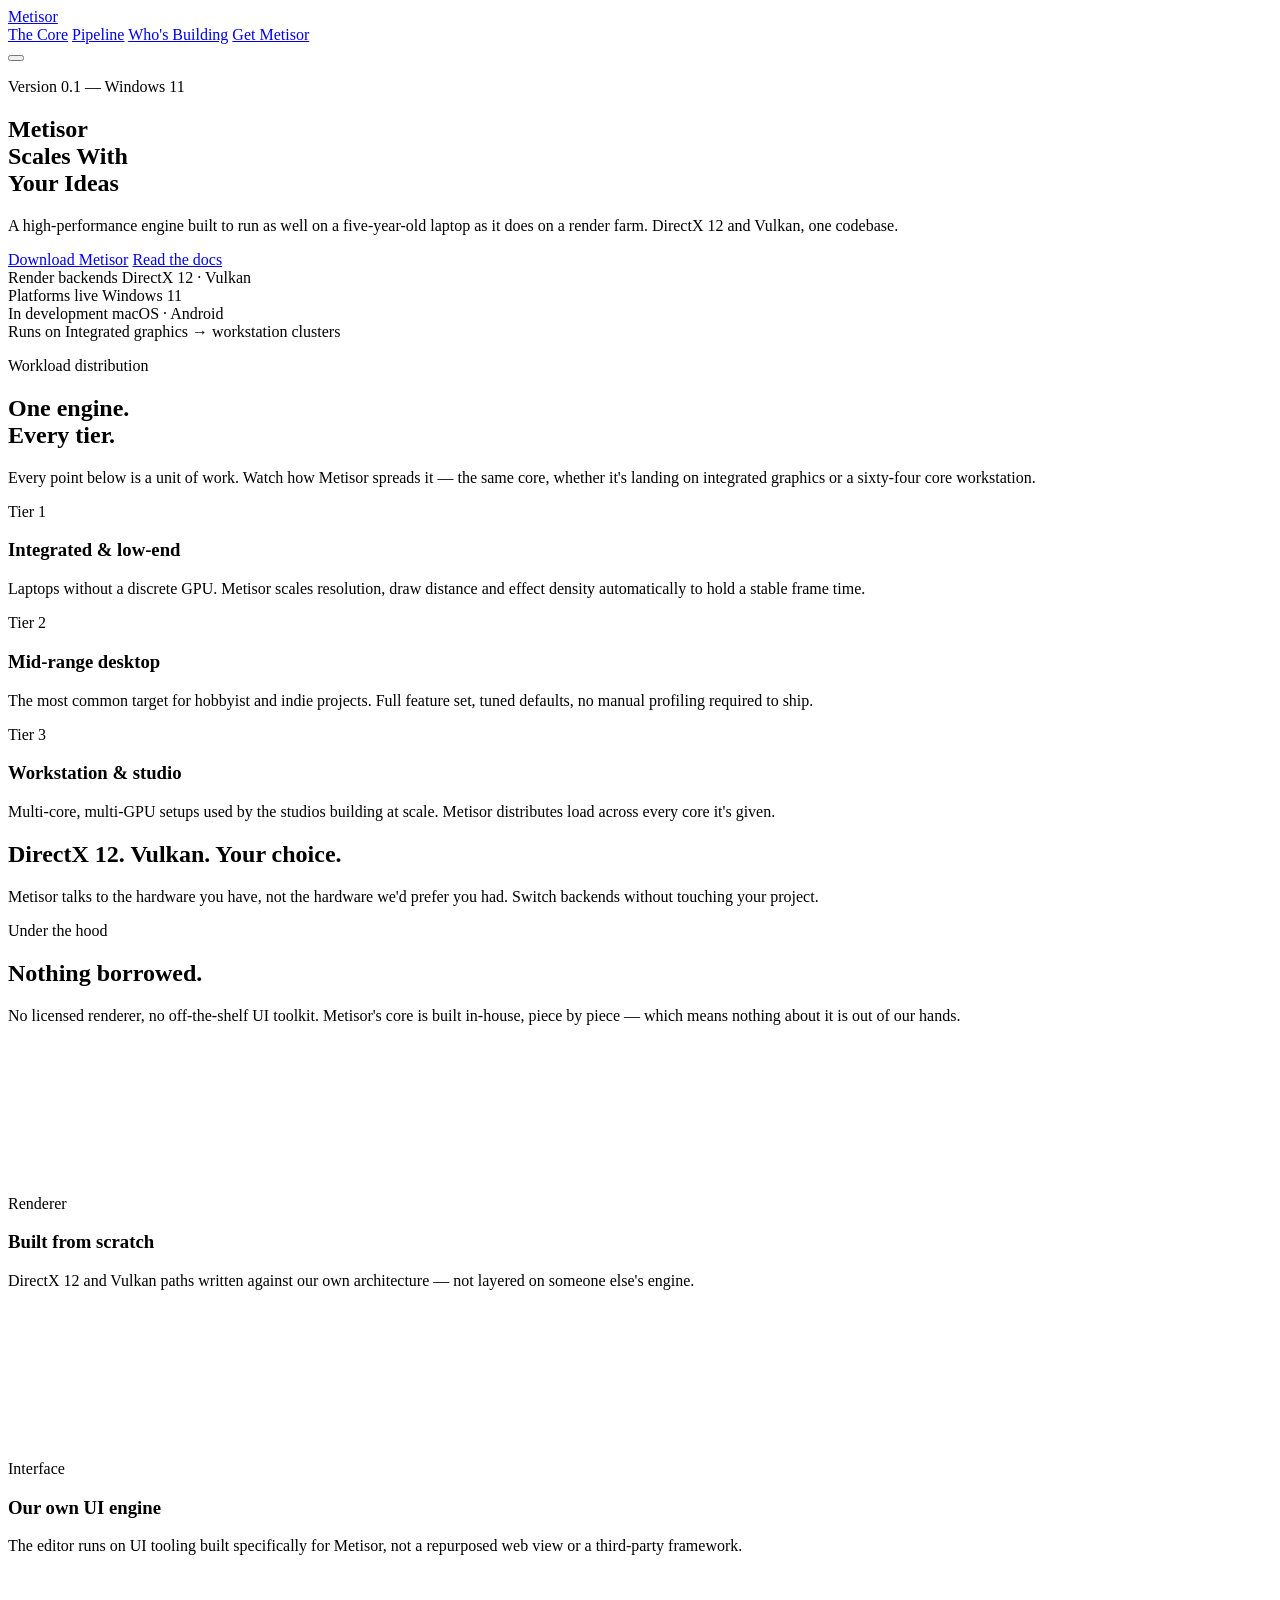
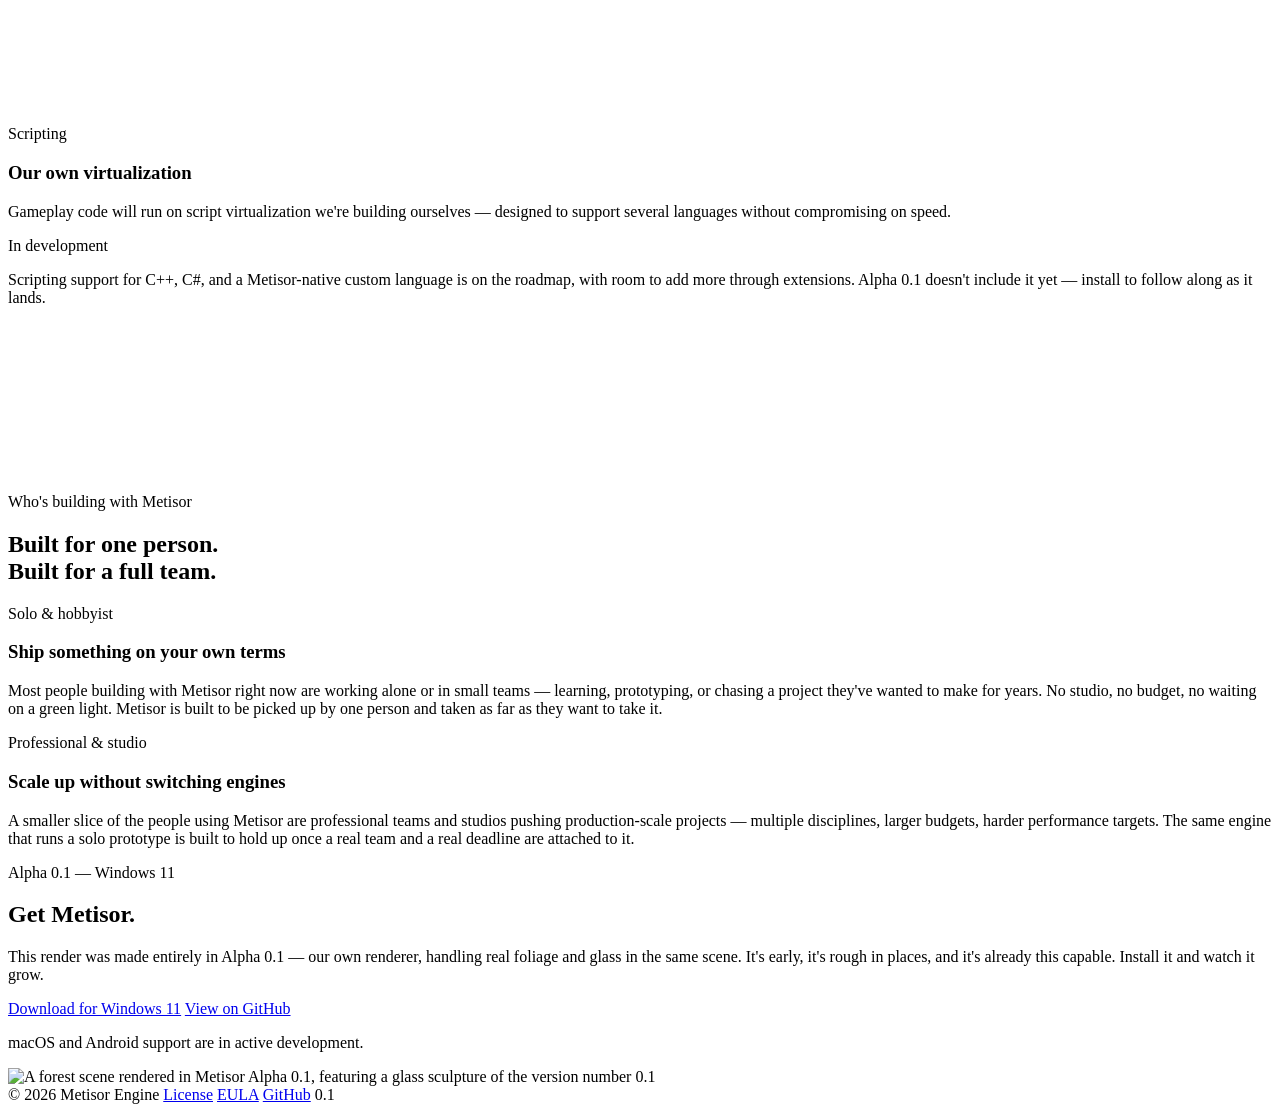
==== commit 6282a06e: "Add files via upload" ====
--- a/index.html
+++ b/index.html
@@ -3,856 +3,266 @@
 <head>
 <meta charset="UTF-8">
 <meta name="viewport" content="width=device-width, initial-scale=1.0">
-<title>Metisor Engine</title>
-<link rel="preconnect" href="https://fonts.googleapis.com">
-<link rel="preconnect" href="https://fonts.gstatic.com" crossorigin>
-<link href="https://fonts.googleapis.com/css2?family=Inter:ital,wght@0,400;0,500;0,600;0,700;1,400&display=swap" rel="stylesheet">
-<style>
-*, *::before, *::after { margin: 0; padding: 0; box-sizing: border-box; }
-html { scroll-behavior: smooth; }
-
-:root {
-  --orange: #fb923c;
-  --bg: #f9f9f9;
-  --surface: #ffffff;
-  --border: #e5e5e5;
-  --border-strong: #d4d4d4;
-  --text: #111;
-  --muted: #666;
-  --muted2: #999;
-}
-
-body {
-  font-family: 'Inter', system-ui, sans-serif;
-  background: var(--bg);
-  color: var(--text);
-  overflow-x: hidden;
-  line-height: 1.6;
-}
-
-/* ── GRID BACKGROUND ── */
-.grid-bg {
-  position: fixed; inset: 0; z-index: 0; pointer-events: none;
-  background-image:
-    linear-gradient(var(--border) 1px, transparent 1px),
-    linear-gradient(90deg, var(--border) 1px, transparent 1px);
-  background-size: 48px 48px;
-  opacity: 0.6;
-}
-
-header, main, footer, .error-view { position: relative; z-index: 1; }
-
-/* ── HEADER ── */
-header {
-  position: fixed; top: 0; left: 0; right: 0; z-index: 200;
-  display: flex; align-items: center; justify-content: space-between;
-  padding: 0 5%; height: 60px;
-  background: rgba(249,249,249,0.88);
-  backdrop-filter: blur(16px);
-  border-bottom: 1px solid var(--border);
-}
-
-.logo {
-  font-size: 15px; font-weight: 700; color: var(--text);
-  text-decoration: none; letter-spacing: -0.3px;
-  display: flex; align-items: center; gap: 9px;
-}
-.logo-mark {
-  width: 26px; height: 26px; border-radius: 7px;
-  background: var(--text);
-  display: flex; align-items: center; justify-content: center;
-  font-size: 13px; font-weight: 700; color: #fff;
-}
-
-nav { display: flex; gap: 2px; }
-nav a {
-  font-size: 13px; color: var(--muted); text-decoration: none;
-  padding: 6px 14px; border-radius: 8px;
-  transition: color 0.15s, background 0.15s;
-}
-nav a:hover { color: var(--text); background: rgba(0,0,0,0.04); }
-
-.btn-download {
-  font-size: 13px; font-weight: 700; text-decoration: none;
-  padding: 9px 20px; border-radius: 10px;
-  background: var(--orange); color: #fff;
-  transition: opacity 0.15s, transform 0.15s;
-  white-space: nowrap;
-}
-.btn-download:hover { opacity: 0.88; transform: translateY(-1px); }
-
-.btn-download-lg {
-  font-size: 14px; font-weight: 700; text-decoration: none;
-  padding: 14px 28px; border-radius: 12px;
-  background: var(--orange); color: #fff;
-  transition: transform 0.2s, box-shadow 0.2s;
-}
-.btn-download-lg:hover {
-  transform: translateY(-2px);
-  box-shadow: 0 10px 32px rgba(251,146,60,0.3);
-}
-
-.btn-secondary {
-  font-size: 14px; font-weight: 500; text-decoration: none;
-  padding: 14px 28px; border-radius: 12px;
-  background: var(--text); color: #fff;
-  transition: opacity 0.2s, transform 0.2s;
-}
-.btn-secondary:hover { opacity: 0.82; transform: translateY(-1px); }
-
-.btn-ghost {
-  font-size: 14px; font-weight: 500; text-decoration: none;
-  padding: 14px 28px; border-radius: 12px;
-  border: 1px solid var(--border-strong); color: var(--muted);
-  background: var(--surface);
-  transition: border-color 0.2s, color 0.2s;
-}
-.btn-ghost:hover { border-color: #aaa; color: var(--text); }
-
-/* ── 404 STATE STYLING ── */
-.error-view {
-  display: none;
-  min-height: calc(100vh - 60px);
-  margin-top: 60px;
-  flex-direction: column;
-  align-items: center;
-  justify-content: center;
-  text-align: center;
-  padding: 40px 24px;
-}
-.error-num {
-  font-size: clamp(100px, 15vw, 180px);
-  font-weight: 700;
-  line-height: 1;
-  letter-spacing: -6px;
-  color: var(--text);
-  margin-bottom: 8px;
-}
-.error-title {
-  font-size: 22px;
-  font-weight: 700;
-  letter-spacing: -0.5px;
-  margin-bottom: 12px;
-}
-.error-body {
-  font-size: 15px;
-  color: var(--muted);
-  max-width: 400px;
-  margin-bottom: 32px;
-}
-
-/* ── HERO ── */
-.hero {
-  position: relative; min-height: 100vh;
-  display: flex; flex-direction: column;
-  align-items: center; justify-content: center;
-  text-align: center; padding: 80px 24px 120px;
-  overflow: hidden;
-}
-
-.hero-bg-num {
-  position: absolute;
-  font-size: clamp(260px, 42vw, 600px);
-  font-weight: 700; letter-spacing: -0.05em;
-  color: rgba(0,0,0,0.07);
-  user-select: none; pointer-events: none;
-  line-height: 1; top: 50%; transform: translateY(-50%);
-}
-
-.hero-eyebrow {
-  font-size: 11px; font-weight: 600; letter-spacing: 0.14em;
-  text-transform: uppercase; color: var(--muted2);
-  margin-bottom: 26px;
-}
-
-h1 {
-  font-size: clamp(46px, 8.5vw, 104px);
-  font-weight: 700; letter-spacing: -4px; line-height: 0.95;
-  color: var(--text); margin-bottom: 28px;
-}
-h1 em { font-style: normal; color: var(--muted2); }
-
-.hero-sub {
-  font-size: 17px; line-height: 1.75; color: var(--muted);
-  max-width: 500px; margin: 0 auto 44px;
-}
-
-.hero-btns { display: flex; gap: 12px; justify-content: center; flex-wrap: wrap; }
-
-.scroll-hint {
-  position: absolute; bottom: 36px; left: 50%; transform: translateX(-50%);
-  display: flex; flex-direction: column; align-items: center; gap: 8px;
-  font-size: 11px; letter-spacing: 0.1em; text-transform: uppercase;
-  color: var(--muted2);
-}
-.scroll-line {
-  width: 1px; height: 44px;
-  background: linear-gradient(to bottom, #aaa, transparent);
-  animation: scrolldown 2s ease-in-out infinite;
-}
-@keyframes scrolldown {
-  0%   { transform: scaleY(0); transform-origin: top; opacity: 0; }
-  40%  { transform: scaleY(1); transform-origin: top; opacity: 1; }
-  60%  { transform: scaleY(1); transform-origin: bottom; opacity: 1; }
-  100% { transform: scaleY(0); transform-origin: bottom; opacity: 0; }
-}
-
-/* ── MARQUEE ── */
-.marquee-band {
-  border-top: 1px solid var(--border);
-  border-bottom: 1px solid var(--border);
-  padding: 14px 0; overflow: hidden;
-  background: var(--surface);
-}
-.marquee-track {
-  display: flex; animation: marquee 22s linear infinite;
-  width: max-content;
-}
-.marquee-trackspan { display: flex; }
-.marquee-item {
-  font-size: 11px; font-weight: 600; letter-spacing: 0.12em;
-  text-transform: uppercase; color: var(--muted2);
-  padding: 0 28px; white-space: nowrap;
-}
-.marquee-sep { color: var(--border-strong); }
-@keyframes marquee {
-  from { transform: translateX(0); }
-  to   { transform: translateX(-50%); }
-}
-
-/* ── SECTIONS ── */
-.section {
-  max-width: 1080px; margin: 0 auto; padding: 110px 24px;
-}
-
-.section-label {
-  font-size: 11px; font-weight: 600; letter-spacing: 0.14em;
-  text-transform: uppercase; color: var(--muted2);
-  margin-bottom: 16px;
-}
-
-h2 {
-  font-size: clamp(30px, 4vw, 50px);
-  font-weight: 700; letter-spacing: -1.5px; line-height: 1.06;
-  color: var(--text); margin-bottom: 16px;
-}
-h2 span { color: var(--muted2); }
-
-.section-sub {
-  font-size: 16px; color: var(--muted); line-height: 1.75;
-  max-width: 460px; margin-bottom: 56px;
-}
-
-.rule { border: none; border-top: 1px solid var(--border); margin: 0; }
-
-/* ── STATS ── */
-.stats-row {
-  display: grid; 
-  grid-template-columns: repeat(auto-fit, minmax(260px, 1fr));
-  gap: 1px; background: var(--border);
-  border: 1px solid var(--border); border-radius: 18px; overflow: hidden;
-  margin-bottom: 60px;
-}
-.stat-cell {
-  background: var(--surface); padding: 36px 32px;
-  transition: background 0.15s;
-}
-.stat-cell:hover { background: #fafafa; }
-.stat-num {
-  font-size: 44px; font-weight: 700; letter-spacing: -2px;
-  color: var(--text); line-height: 1; margin-bottom: 8px;
-}
-.stat-num sup { font-size: 22px; vertical-align: super; }
-.stat-label { font-size: 13px; color: var(--muted); line-height: 1.55; }
-
-/* ── FEAT GRID ── */
-.feat-grid {
-  display: grid; 
-  grid-template-columns: repeat(auto-fit, minmax(280px, 1fr));
-  gap: 1px; background: var(--border);
-  border: 1px solid var(--border); border-radius: 20px; overflow: hidden;
-}
-.feat-card {
-  background: var(--surface); padding: 44px 40px;
-  transition: background 0.15s;
-}
-.feat-card:hover { background: #fafafa; }
-.feat-number {
-  font-size: 11px; font-weight: 700; letter-spacing: 0.1em;
-  color: var(--muted2); margin-bottom: 22px;
-}
-.feat-title {
-  font-size: 19px; font-weight: 700; letter-spacing: -0.4px;
-  color: var(--text); margin-bottom: 10px;
-}
-.feat-body { font-size: 14px; color: var(--muted); line-height: 1.7; }
-
-/* ── SUBSYSTEMS ── */
-.subsystems {
-  display: flex; flex-direction: column; gap: 1px;
-  background: var(--border); border: 1px solid var(--border);
-  border-radius: 20px; overflow: hidden;
-}
-.subsystem-card {
-  background: var(--surface); padding: 40px 44px;
-  display: grid; grid-template-columns: 220px 1fr; gap: 48px;
-  transition: background 0.15s;
-}
-.subsystem-card:hover { background: #fafafa; }
-.sub-tag {
-  display: inline-block;
-  font-size: 11px; font-weight: 600; letter-spacing: 0.08em;
-  text-transform: uppercase; color: var(--muted);
-  background: #f3f3f3; border: 1px solid var(--border);
-  padding: 4px 11px; border-radius: 6px; margin-bottom: 14px;
-}
-.sub-title {
-  font-size: 18px; font-weight: 700; letter-spacing: -0.4px; color: var(--text);
-  line-height: 1.3;
-}
-.sub-body { font-size: 14px; color: var(--muted); line-height: 1.75; margin-bottom: 18px; }
-.sub-bullets { list-style: none; display: flex; flex-direction: column; gap: 9px; }
-.sub-bullets li {
-  font-size: 14px; color: var(--muted); line-height: 1.6;
-  padding-left: 18px; position: relative;
-}
-.sub-bullets li::before {
-  content: ''; position: absolute; left: 0; top: 9px;
-  width: 5px; height: 5px; border-radius: 50%;
-  background: var(--border-strong);
-}
-
-/* ── STEPS ── */
-.steps-grid {
-  display: grid; 
-  grid-template-columns: repeat(auto-fit, minmax(240px, 1fr));
-  gap: 1px; background: var(--border);
-  border: 1px solid var(--border); border-radius: 20px; overflow: hidden;
-}
-.step-card {
-  background: var(--surface); padding: 44px 36px;
-  transition: background 0.15s;
-}
-.step-card:hover { background: #fafafa; }
-.step-big-num {
-  font-size: 60px; font-weight: 700; letter-spacing: -3px; line-height: 1;
-  color: rgba(0,0,0,0.07); margin-bottom: 28px;
-}
-.step-title { font-size: 17px; font-weight: 700; letter-spacing: -0.3px; color: var(--text); margin-bottom: 10px; }
-.step-body  { font-size: 14px; color: var(--muted); line-height: 1.7; }
-
-/* ── SPEC TABLE ── */
-.spec-wrap { border: 1px solid var(--border); border-radius: 16px; overflow-x: auto; }
-table { width: 100%; border-collapse: collapse; font-size: 14px; min-width: 500px; }
-thead th {
-  text-align: left; padding: 14px 24px;
-  font-size: 11px; font-weight: 600;
-  letter-spacing: 0.1em; text-transform: uppercase;
-  color: var(--muted2); background: #f3f3f3;
-  border-bottom: 1px solid var(--border);
-}
-tbody td {
-  padding: 15px 24px; color: var(--muted);
-  background: var(--surface);
-  border-bottom: 1px solid var(--border);
-}
-tbody td:first-child { color: var(--text); font-weight: 500; }
-tbody tr:last-child td { border-bottom: none; }
-tbody tr:hover td { background: #fafafa; }
-.tag {
-  display: inline-block; font-size: 11px; font-weight: 600;
-  padding: 3px 10px; border-radius: 5px;
-  background: #f0f0f0; border: 1px solid var(--border);
-  color: var(--muted);
-}
-
-/* ── LEGAL ── */
-.legal-grid {
-  display: grid; grid-template-columns: 1fr 1fr;
-  gap: 1px; background: var(--border);
-  border: 1px solid var(--border); border-radius: 16px; overflow: hidden;
-  margin-bottom: 32px;
-}
-.legal-card { background: var(--surface); padding: 36px; }
-.legal-title { font-size: 16px; font-weight: 700; color: var(--text); margin-bottom: 10px; }
-.legal-body  { font-size: 14px; color: var(--muted); line-height: 1.75; }
-
-.lic-wrap { border: 1px solid var(--border); border-radius: 14px; overflow: hidden; }
-.lic-bar {
-  padding: 13px 22px; background: #f3f3f3;
-  border-bottom: 1px solid var(--border);
-  display: flex; align-items: center; gap: 9px;
-}
-.lic-bar-label { font-size: 12px; color: var(--muted2); }
-
-/* ── UPDATED COMPACT, COLORED LICENSE TERMINAL WINDOW ── */
-#licenseContent {
-  padding: 24px;
-  font-family: ui-monospace, SFMono-Regular, Menlo, Monaco, Consolas, monospace;
-  font-size: 11px; 
-  color: var(--text); 
-  line-height: 1.8; 
-  white-space: pre-wrap;
-  max-height: 360px; 
-  overflow-y: auto;
-  background: var(--surface);
-}
-#licenseContent.state-loading {
-  color: var(--orange);
-  font-weight: 500;
-}
-#licenseContent.state-error {
-  color: #ef4444; /* Alert Crimson Red on stream compilation failure */
-  font-weight: 500;
-}
-#licenseContent::-webkit-scrollbar { width: 4px; }
-#licenseContent::-webkit-scrollbar-thumb { background: var(--border-strong); border-radius: 2px; }
-
-/* ── CTA ── */
-.cta-band {
-  margin: 0 4% 120px;
-  border: 1px solid var(--border);
-  border-radius: 24px; padding: 100px 24px;
-  text-align: center; background: var(--surface);
-  position: relative; overflow: hidden;
-}
-.cta-band::before {
-  content: ''; position: absolute; top: 0; left: 50%; transform: translateX(-50%);
-  width: 500px; height: 2px;
-  background: linear-gradient(90deg, transparent, var(--border-strong), transparent);
-}
-.cta-band h2 { margin-bottom: 14px; }
-.cta-band p  { font-size: 17px; color: var(--muted); margin-bottom: 40px; }
-
-/* ── FOOTER ── */
-footer {
-  border-top: 1px solid var(--border);
-  padding: 28px 5%;
-  display: flex; align-items: center; justify-content: space-between;
-  flex-wrap: wrap; gap: 24px;
-  background: var(--surface);
-}
-.foot-copy { font-size: 13px; color: var(--muted2); }
-.foot-links { display: flex; gap: 24px; }
-.foot-links a {
-  font-size: 13px; color: var(--muted2); text-decoration: none;
-  transition: color 0.15s;
-}
-.foot-links a:hover { color: var(--text); }
-
-/* ── BREAKPOINTS & RESPONSIVE TWEAKS ── */
-@media (max-width: 920px) {
-  .subsystem-card { grid-template-columns: 1fr; gap: 20px; padding: 40px 32px; }
-  .legal-grid { grid-template-columns: 1fr; }
-}
-@media (max-width: 768px) {
-  header { padding: 0 24px; }
-  nav { display: none; }
-  .cta-band { margin: 0 24px 80px; padding: 60px 24px; }
-}
-@media (max-width: 480px) {
-  h1 { letter-spacing: -2px; }
-  .hero-btns { flex-direction: column; width: 100%; max-width: 300px; }
-  .btn-download-lg, .btn-ghost { text-align: center; width: 100%; padding: 12px 20px; }
-  .stat-cell, .feat-card, .step-card { padding: 32px 24px; }
-  footer { justify-content: center; text-align: center; }
-  .foot-links { justify-content: center; width: 100%; }
-}
-</style>
+<title>Metisor — Scales With Your Ideas</title>
+<link rel="icon" href="favicon.ico" sizes="any">
+<link rel="apple-touch-icon" href="apple-touch-icon.png">
+<link rel="stylesheet" href="style.css">
 </head>
 <body>
 
-<div class="grid-bg" aria-hidden="true"></div>
-
-<header>
-  <a class="logo" href="#home">
-    <div class="logo-mark">M</div>
-    Metisor Engine
-  </a>
-  <nav>
-    <a href="example.com/#features">Features</a>
-    <a href="example.com/#systems">Systems</a>
-    <a href="example.com/#start">Get started</a>
-    <a href="example.com/#legal">Legal</a>
-  </nav>
-  <a class="btn-download"
-     href="https://github.com/ScuffedWizard/Metisor-Game-Engine/releases/tag/0.1">
-    Download v0.1
-  </a>
-</header>
-
-<section id="error404" class="error-view">
-  <div class="error-num">404</div>
-  <h2 class="error-title">Destination Unresolved</h2>
-  <p class="error-body">The requested architecture hook or fragment layout parameter does not exist on this channel stack.</p>
-  <a href="example.com/#" class="btn-secondary" style="padding: 12px 24px;">Return to execution loop</a>
-</section>
-
-<div id="mainContent">
-<main>
-
-<section id="home" class="hero">
-  <div class="hero-bg-num" aria-hidden="true">M</div>
-
-  <p class="hero-eyebrow">Proprietary · C++ · Vulkan Path-Tracing · v0.1</p>
-
-  <h1>Raw power.<br><em>Zero overhead.</em></h1>
-
-  <p class="hero-sub">
-    A high-performance, ultra-lightweight Vulkan path-tracing engine built from scratch
-    in C++. No garbage collection. No managed runtimes. Direct hardware execution.
-  </p>
-
-  <div class="hero-btns">
-    <a class="btn-download-lg"
-       href="https://github.com/ScuffedWizard/Metisor-Game-Engine/releases/tag/0.1">
-      Download v0.1 — free
-    </a>
-    <a class="btn-ghost" href="example.com/#features">Architecture overview</a>
-  </div>
-
-  <div class="scroll-hint" aria-hidden="true">
-    <div class="scroll-line"></div>
-    Scroll
-  </div>
-</section>
-
-
-<div class="marquee-band" aria-hidden="true">
-  <div class="marquee-track">
-    <div class="marquee-trackspan">
-      <span class="marquee-item">C++17</span><span class="marquee-sep"> · </span>
-      <span class="marquee-item">Vulkan 1.3</span><span class="marquee-sep"> · </span>
-      <span class="marquee-item">Path Tracing</span><span class="marquee-sep"> · </span>
-      <span class="marquee-item">~1.2 MB binary</span><span class="marquee-sep"> · </span>
-      <span class="marquee-item">Zero dependencies</span><span class="marquee-sep"> · </span>
-      <span class="marquee-item">Manual memory control</span><span class="marquee-sep"> · </span>
-      <span class="marquee-item">Sub-ms swapchain</span><span class="marquee-sep"> · </span>
-      <span class="marquee-item">Win32 native</span><span class="marquee-sep"> · </span>
-      <span class="marquee-item">Proprietary</span><span class="marquee-sep"> · </span>
-      <span class="marquee-item">x86-64</span><span class="marquee-sep"> · </span>
-    </div>
-    <div class="marquee-trackspan">
-      <span class="marquee-item">C++17</span><span class="marquee-sep"> · </span>
-      <span class="marquee-item">Vulkan 1.3</span><span class="marquee-sep"> · </span>
-      <span class="marquee-item">Path Tracing</span><span class="marquee-sep"> · </span>
-      <span class="marquee-item">~1.2 MB binary</span><span class="marquee-sep"> · </span>
-      <span class="marquee-item">Zero dependencies</span><span class="marquee-sep"> · </span>
-      <span class="marquee-item">Manual memory control</span><span class="marquee-sep"> · </span>
-      <span class="marquee-item">Sub-ms swapchain</span><span class="marquee-sep"> · </span>
-      <span class="marquee-item">Win32 native</span><span class="marquee-sep"> · </span>
-      <span class="marquee-item">Proprietary</span><span class="marquee-sep"> · </span>
-      <span class="marquee-item">x86-64</span><span class="marquee-sep"> · </span>
-    </div>
-  </div>
-</div>
-
-
-<section id="features" class="section">
-  <div class="section-label">Core philosophy</div>
-  <h2>Uncompromised <span>hardware execution</span></h2>
-  <p class="section-sub">
-    Metisor strips every abstraction layer that stands between your code and the GPU.
-    Strict memory control. Maximum cache locality. Minimum latency.
-  </p>
-
-  <div class="stats-row">
-    <div class="stat-cell">
-      <div class="stat-num">~1.2<sup>MB</sup></div>
-      <div class="stat-label">Static executable footprint.<br>Zero external dependencies.</div>
-    </div>
-    <div class="stat-cell">
-      <div class="stat-num">&lt;1<sup>ms</sup></div>
-      <div class="stat-label">Vulkan swapchain handshake.<br>Direct pipeline communication.</div>
-    </div>
-    <div class="stat-cell">
-      <div class="stat-num">0</div>
-      <div class="stat-label">Managed runtimes or GC.<br>Every byte manually controlled.</div>
-    </div>
-  </div>
-
-  <div class="feat-grid">
-    <div class="feat-card">
-      <div class="feat-number">01</div>
-      <div class="feat-title">Zero dependencies</div>
-      <p class="feat-body">Statically linked into a single ~1.2 MB binary. No framework sprawl, no runtime installs, no hidden allocators pulling the rug out from under you.</p>
-    </div>
-    <div class="feat-card">
-      <div class="feat-number">02</div>
-      <div class="feat-title">Direct Vulkan pipeline</div>
-      <p class="feat-body">Sub-millisecond swapchain handshakes. No scene graph, no abstraction layer — your draw calls reach the GPU with nothing in between.</p>
-    </div>
-    <div class="feat-card">
-      <div class="feat-number">03</div>
-      <div class="feat-title">Total memory control</div>
-      <p class="feat-body">Every CPU and GPU allocation is manually pooled, tracked, and freed exactly when required. Garbage collection is not a concept that exists here.</p>
-    </div>
-    <div class="feat-card">
-      <div class="feat-number">04</div>
-      <div class="feat-title">Path-tracing from day one</div>
-      <p class="feat-body">Hardware-level geometry and backface culling, explicit command buffer management, and a clear upgrade path to inline x86-64 Assembly.</p>
-    </div>
-  </div>
-</section>
-
-<hr class="rule">
-
-<section id="systems" class="section">
-  <div class="section-label">Core subsystems</div>
-  <h2>Three systems. <span>Built to last.</span></h2>
-  <p class="section-sub">
-    Every subsystem is engineered for strict memory control, minimal overhead,
-    and a direct path to the hardware.
-  </p>
-
-  <div class="subsystems">
-    <div class="subsystem-card">
-      <div>
-        <div class="sub-tag">Renderer</div>
-        <div class="sub-title">Vulkan Path-Tracing Pipeline</div>
-      </div>
-      <div>
-        <p class="sub-body">
-          The rendering pipeline bypasses standard high-level scene graphs and communicates
-          directly with GPU hardware. Structured for a direct upgrade path into pure
-          Vulkan Compute pipelines and inline x86-64 Assembly.
+  <header class="nav" id="siteNav">
+    <a href="#landing" class="nav__mark">Metisor</a>
+    <nav class="nav__links">
+      <a href="#the-core" class="nav__link">The Core</a>
+      <a href="#pipeline" class="nav__link">Pipeline</a>
+      <a href="#builders" class="nav__link">Who's Building</a>
+      <a href="#get-metisor" class="nav__link nav__link--cta">Get Metisor</a>
+    </nav>
+    <button class="nav__toggle" aria-label="Toggle menu" aria-expanded="false">
+      <span></span><span></span>
+    </button>
+  </header>
+
+  <main>
+
+    <!-- ================= LANDING (light) ================= -->
+    <section class="theme-light" id="landing" data-theme="light">
+      <div class="hero">
+        <div class="hero__text">
+          <p class="hero__eyebrow">Version 0.1 — Windows 11</p>
+          <h1 class="hero__headline">
+            <span class="grad-text">Metisor</span><br>
+            Scales With<br>
+            Your Ideas
+          </h1>
+          <p class="hero__sub">
+            A high-performance engine built to run as well on a five-year-old
+            laptop as it does on a render farm. DirectX 12 and Vulkan, one codebase.
+          </p>
+          <div class="hero__actions">
+            <a href="#get-metisor" class="btn btn--primary">Download Metisor</a>
+            <a href="#" class="btn btn--ghost">Read the docs</a>
+          </div>
+        </div>
+      </div>
+
+      <div class="strip">
+        <div class="strip__item">
+          <span class="strip__label">Render backends</span>
+          <span class="strip__value">DirectX 12 · Vulkan</span>
+        </div>
+        <div class="strip__item">
+          <span class="strip__label">Platforms live</span>
+          <span class="strip__value">Windows 11</span>
+        </div>
+        <div class="strip__item">
+          <span class="strip__label">In development</span>
+          <span class="strip__value">macOS · Android</span>
+        </div>
+        <div class="strip__item">
+          <span class="strip__label">Runs on</span>
+          <span class="strip__value">Integrated graphics → workstation clusters</span>
+        </div>
+      </div>
+    </section>
+
+    <!-- ================= THE CORE (dark) ================= -->
+    <section class="theme-dark" id="the-core" data-theme="dark">
+      <div class="core-hero">
+        <div class="core-hero__grid" id="loadGrid"></div>
+        <div class="core-hero__text">
+          <p class="core-hero__eyebrow">Workload distribution</p>
+          <h1 class="core-hero__headline">One engine.<br>Every tier.</h1>
+          <p class="core-hero__sub">
+            Every point below is a unit of work. Watch how Metisor spreads it —
+            the same core, whether it's landing on integrated graphics or a
+            sixty-four core workstation.
+          </p>
+        </div>
+      </div>
+
+      <div class="tiers">
+        <div class="tier">
+          <span class="tier__index">Tier 1</span>
+          <h3 class="tier__name">Integrated &amp; low-end</h3>
+          <p class="tier__desc">
+            Laptops without a discrete GPU. Metisor scales resolution, draw
+            distance and effect density automatically to hold a stable frame time.
+          </p>
+        </div>
+        <div class="tier">
+          <span class="tier__index">Tier 2</span>
+          <h3 class="tier__name">Mid-range desktop</h3>
+          <p class="tier__desc">
+            The most common target for hobbyist and indie projects. Full feature
+            set, tuned defaults, no manual profiling required to ship.
+          </p>
+        </div>
+        <div class="tier">
+          <span class="tier__index">Tier 3</span>
+          <h3 class="tier__name">Workstation &amp; studio</h3>
+          <p class="tier__desc">
+            Multi-core, multi-GPU setups used by the studios building at scale.
+            Metisor distributes load across every core it's given.
+          </p>
+        </div>
+      </div>
+
+      <div class="backends">
+        <h2 class="backends__headline">DirectX 12. Vulkan. Your choice.</h2>
+        <p class="backends__sub">
+          Metisor talks to the hardware you have, not the hardware we'd prefer
+          you had. Switch backends without touching your project.
         </p>
-        <ul class="sub-bullets">
-          <li>Optimized hardware-level geometry and backface culling math</li>
-          <li>Explicit command buffer management — minimal synchronization overhead</li>
-          <li>Maximized asynchronous compute execution throughout the pipeline</li>
-        </ul>
-      </div>
-    </div>
-
-    <div class="subsystem-card">
-      <div>
-        <div class="sub-tag">Asset I/O</div>
-        <div class="sub-title">Asset Environment System</div>
-      </div>
-      <div>
-        <p class="sub-body">
-          Resources are managed through a virtualized tracking system that fully decouples
-          file-system logic from the rendering layer. The renderer never queries a disk path directly.
-        </p>
-        <ul class="sub-bullets">
-          <li>Asset mapping via centralized ASSETENVIRONMENT config file</li>
-          <li>Non-allocating I/O — streams .gltf geometry straight into GPU-allocated memory</li>
-          <li>Renderer requests data indices only; file-system overhead stays out of the render loop</li>
-        </ul>
-      </div>
-    </div>
-
-    <div class="subsystem-card">
-      <div>
-        <div class="sub-tag">Updater</div>
-        <div class="sub-title">Native Win32 Auto-Updater</div>
-      </div>
-      <div>
-        <p class="sub-body">
-          An independent lightweight background utility (MetisorUpdater.exe) handles the full
-          deployment lifecycle using only native Windows APIs — no curl, no JSON libraries.
-        </p>
-        <ul class="sub-bullets">
-          <li>WinINet layer communicates with the GitHub REST API natively</li>
-          <li>Zero-bloat parser uses explicit string slicing to extract download URLs</li>
-          <li>Multi-threaded zip extraction via Windows COM Shell (IShellDispatch)</li>
-        </ul>
-      </div>
-    </div>
-  </div>
-</section>
-
-<hr class="rule">
-
-<section id="start" class="section">
-  <div class="section-label">Get started</div>
-  <h2>Up and running <span>in three steps</span></h2>
-  <p class="section-sub">No account. No installer wizard. Download, open, build.</p>
-
-  <div class="steps-grid">
-    <div class="step-card">
-      <div class="step-big-num">01</div>
-      <div class="step-title">Download</div>
-      <p class="step-body">Grab the latest release from GitHub. Includes prebuilt binaries for Windows and MetisorUpdater.exe for automatic future updates.</p>
-    </div>
-    <div class="step-card">
-      <div class="step-big-num">02</div>
-      <div class="step-title">Open a template</div>
-      <p class="step-body">Start with the included beginner templates. See how the engine initializes Vulkan, how assets are mapped, and how the render loop runs.</p>
-    </div>
-    <div class="step-card">
-      <div class="step-big-num">03</div>
-      <div class="step-title">Build</div>
-      <p class="step-body">Extend the template with your own geometry and pipelines. The architecture scales from first triangle to full path-traced scene.</p>
-    </div>
-  </div>
-</section>
-
-<hr class="rule">
-
-<section class="section">
-  <div class="section-label">Tech spec</div>
-  <h2>Under <span>the hood</span></h2>
-  <p class="section-sub">Current build targets. More platforms planned in future releases.</p>
-
-  <div class="spec-wrap">
-    <table>
-      <thead>
-        <tr><th>Component</th><th>Technology</th><th>Status</th></tr>
-      </thead>
-      <tbody>
-        <tr><td>Graphics API</td><td>Vulkan 1.3</td><td><span class="tag">Stable</span></td></tr>
-        <tr><td>Rendering mode</td><td>Path Tracing</td><td><span class="tag">Stable</span></td></tr>
-        <tr><td>Language</td><td>C++17</td><td><span class="tag">Stable</span></td></tr>
-        <tr><td>Build system</td><td>CMake 3.21+</td><td><span class="tag">Stable</span></td></tr>
-        <tr><td>Binary footprint</td><td>~1.2 MB (static)</td><td><span class="tag">Stable</span></td></tr>
-        <tr><td>Platform</td><td>Windows 10 / 11</td><td><span class="tag">Supported</span></td></tr>
-        <tr><td>Linux</td><td>—</td><td><span style="font-size:12px;color:var(--muted2)">Planned</span></td></tr>
-        <tr><td>Source</td><td>Proprietary / Closed</td><td><span style="font-size:12px;color:var(--muted2)">EULA</span></td></tr>
-      </tbody>
-    </table>
-  </div>
-</section>
-
-<hr class="rule">
-
-<section id="legal" class="section">
-  <div class="section-label">Legal &amp; compliance</div>
-  <h2>Proprietary <span>software</span></h2>
-  <p class="section-sub">
-    Metisor is distributed under a strict End User License Agreement.
-    Executing the binary constitutes full, legally binding agreement to its terms.
-  </p>
-
-  <div class="legal-grid">
-    <div class="legal-card">
-      <div class="legal-title">Governing law</div>
-      <p class="legal-body">
-        This software and any disputes arising from its execution or distribution are
-        governed exclusively by the laws of Flanders, Belgium.
-      </p>
-    </div>
-    <div class="legal-card">
-      <div class="legal-title">Jurisdiction</div>
-      <p class="legal-body">
-        Any legal proceedings must be initiated and settled solely within the competent
-        courts of the jurisdiction of Flanders.
-      </p>
-    </div>
-  </div>
-
-  <div class="lic-wrap">
-    <div class="lic-bar">
-      <svg width="14" height="14" viewBox="0 0 24 24" fill="none" stroke="#aaa" stroke-width="1.8" stroke-linecap="round" stroke-linejoin="round" aria-hidden="true">
-        <path d="M14 2H6a2 2 0 0 0-2 2v16a2 2 0 0 0 2 2h12a2 2 0 0 0 2-2V8z"/>
-        <polyline points="14 2 14 8 20 8"/>
-        <line x1="8" y1="13" x2="16" y2="13"/>
-        <line x1="8" y1="17" x2="14" y2="17"/>
-      </svg>
-      <span class="lic-bar-label">LICENSE.txt — Metisor Engine</span>
-    </div>
-    <div id="licenseContent" class="state-loading">Connecting to server core execution stream...</div>
-  </div>
-</section>
-
-
-<div class="cta-band">
-  <h2>Ready to get close to the hardware?</h2>
-  <p>Download Metisor v0.1 free from GitHub.</p>
-  <a class="btn-download-lg"
-     href="https://github.com/ScuffedWizard/Metisor-Game-Engine/releases/tag/0.1">
-    Download v0.1 — it's free
-  </a>
-</div>
-
-</main>
-
-<footer>
-  <span class="foot-copy">© 2026 Metisor Engine. All rights reserved. Governed by the laws of Flanders, Belgium.</span>
-  <div class="foot-links">
-    <a href="https://github.com/ScuffedWizard/Metisor-Game-Engine">GitHub</a>
-    <a href="example.com/#systems">Systems</a>
-    <a href="example.com/#legal">Legal</a>
-  </div>
-</footer>
-</div>
-
-<script>
-// Handle License Document Retrieval
-async function loadLicense() {
-  const el = document.getElementById('licenseContent');
-  try {
-    const res = await fetch(
-      'https://raw.githubusercontent.com/ScuffedWizard/Metisor-Game-Engine/main/license/LICENSE.txt',
-      { cache: 'no-cache' }
-    );
-    if (!res.ok) throw new Error('HTTP ' + res.status);
-    
-    // Clear functional state classes before appending verified document text
-    el.className = '';
-    el.textContent = await res.text();
-  } catch (e) {
-    el.className = 'state-error';
-    el.textContent = 'Unable to mount local LICENSE.txt mirror array.\n\nFallback URL target:\nhttps://github.com/ScuffedWizard/Metisor-Game-Engine\n\nDiagnostic return status: ' + e.message;
-  }
-}
-loadLicense();
-
-// Dynamic Anchor Routing & Error Mitigation Engine
-function runHashRouter() {
-  const currentHash = window.location.hash;
-  const mainContent = document.getElementById('mainContent');
-  const errorView = document.getElementById('error404');
-
-  // Extract clean target string out of hash context
-  const cleanTarget = currentHash.replace(/^.*#/, '');
-
-  if (!currentHash || currentHash === '#' || cleanTarget === 'home' || cleanTarget === '') {
-    mainContent.style.display = 'block';
-    errorView.style.display = 'none';
-    window.scrollTo({ top: 0, behavior: 'smooth' });
-    return;
-  }
-
-  // Verify element initialization parameters inside local DOM context
-  const structuralTarget = document.getElementById(cleanTarget);
-
-  if (structuralTarget) {
-    mainContent.style.display = 'block';
-    errorView.style.display = 'none';
-    
-    setTimeout(() => {
-      const headerOffset = 60;
-      const elementPosition = structuralTarget.getBoundingClientRect().top;
-      const offsetPosition = elementPosition + window.pageYOffset - headerOffset;
-      
-      window.scrollTo({
-        top: offsetPosition,
-        behavior: 'smooth'
-      });
-    }, 50);
-  } else {
-    mainContent.style.display = 'none';
-    errorView.style.display = 'flex';
-    window.scrollTo({ top: 0 });
-  }
-}
-
-// Global Browser Navigation Hook Attachments
-window.addEventListener('hashchange', runHashRouter);
-window.addEventListener('load', runHashRouter);
-
-// Intercept click handling vectors for pseudo full path links inside navigation
-document.querySelectorAll('a[href*="example.com/#"]').forEach(link => {
-  link.addEventListener('click', function(e) {
-    const rawTarget = this.getAttribute('href').split('#')[1] || '';
-    e.preventDefault();
-    window.location.hash = rawTarget;
-    runHashRouter();
-  });
-});
-</script>
-
+      </div>
+    </section>
+
+    <!-- ================= PIPELINE (light) ================= -->
+    <section class="theme-light" id="pipeline" data-theme="light">
+      <div class="pipeline">
+        <div class="pipeline__intro">
+          <p class="pipeline__eyebrow">Under the hood</p>
+          <h2 class="pipeline__headline">Nothing borrowed.</h2>
+          <p class="pipeline__sub">
+            No licensed renderer, no off-the-shelf UI toolkit. Metisor's core
+            is built in-house, piece by piece — which means nothing about it
+            is out of our hands.
+          </p>
+        </div>
+
+        <div class="glass-grid">
+          <div class="glass-card">
+            <canvas class="glass-card__canvas" data-hue="230"></canvas>
+            <div class="glass-card__content">
+              <span class="glass-card__label">Renderer</span>
+              <h3 class="glass-card__title">Built from scratch</h3>
+              <p class="glass-card__desc">
+                DirectX 12 and Vulkan paths written against our own
+                architecture — not layered on someone else's engine.
+              </p>
+            </div>
+          </div>
+
+          <div class="glass-card">
+            <canvas class="glass-card__canvas" data-hue="260"></canvas>
+            <div class="glass-card__content">
+              <span class="glass-card__label">Interface</span>
+              <h3 class="glass-card__title">Our own UI engine</h3>
+              <p class="glass-card__desc">
+                The editor runs on UI tooling built specifically for Metisor,
+                not a repurposed web view or a third-party framework.
+              </p>
+            </div>
+          </div>
+
+          <div class="glass-card">
+            <canvas class="glass-card__canvas" data-hue="285"></canvas>
+            <div class="glass-card__content">
+              <span class="glass-card__label">Scripting</span>
+              <h3 class="glass-card__title">Our own virtualization</h3>
+              <p class="glass-card__desc">
+                Gameplay code will run on script virtualization we're
+                building ourselves — designed to support several languages
+                without compromising on speed.
+              </p>
+            </div>
+          </div>
+        </div>
+
+        <div class="roadmap-note">
+          <span class="roadmap-note__badge">In development</span>
+          <p class="roadmap-note__text">
+            Scripting support for C++, C#, and a Metisor-native custom
+            language is on the roadmap, with room to add more through
+            extensions. Alpha 0.1 doesn't include it yet — install to
+            follow along as it lands.
+          </p>
+        </div>
+      </div>
+    </section>
+
+    <!-- ================= WHO'S BUILDING (dark) ================= -->
+    <section class="theme-dark" id="builders" data-theme="dark">
+      <div class="builders">
+        <canvas class="builders__canvas" id="buildersCanvas"></canvas>
+
+        <div class="builders__intro">
+          <p class="builders__eyebrow">Who's building with Metisor</p>
+          <h2 class="builders__headline">Built for one person.<br>Built for a full team.</h2>
+        </div>
+
+        <div class="builders__columns">
+          <div class="builders__col">
+            <span class="builders__tag">Solo &amp; hobbyist</span>
+            <h3 class="builders__col-title">Ship something on your own terms</h3>
+            <p class="builders__col-desc">
+              Most people building with Metisor right now are working alone
+              or in small teams — learning, prototyping, or chasing a project
+              they've wanted to make for years. No studio, no budget, no
+              waiting on a green light. Metisor is built to be picked up by
+              one person and taken as far as they want to take it.
+            </p>
+          </div>
+
+          <div class="builders__col">
+            <span class="builders__tag">Professional &amp; studio</span>
+            <h3 class="builders__col-title">Scale up without switching engines</h3>
+            <p class="builders__col-desc">
+              A smaller slice of the people using Metisor are professional
+              teams and studios pushing production-scale projects — multiple
+              disciplines, larger budgets, harder performance targets.
+              The same engine that runs a solo prototype is built to hold up
+              once a real team and a real deadline are attached to it.
+            </p>
+          </div>
+        </div>
+      </div>
+    </section>
+
+    <!-- ================= GET METISOR (light) ================= -->
+    <section class="theme-light" id="get-metisor" data-theme="light">
+      <div class="get-metisor">
+        <div class="get-metisor__glow"></div>
+        <div class="get-metisor__dots"></div>
+
+        <div class="get-metisor__content">
+          <div class="get-metisor__text">
+            <p class="get-metisor__eyebrow">Alpha 0.1 — Windows 11</p>
+            <h2 class="get-metisor__headline">Get Metisor.</h2>
+            <p class="get-metisor__sub">
+              This render was made entirely in Alpha 0.1 — our own renderer,
+              handling real foliage and glass in the same scene. It's early,
+              it's rough in places, and it's already this capable. Install it
+              and watch it grow.
+            </p>
+            <div class="get-metisor__actions">
+              <a href="#" class="btn btn--primary">Download for Windows 11</a>
+              <a href="https://github.com/ScuffedWizard/Metisor-Game-Engine" class="btn btn--ghost" target="_blank" rel="noopener">View on GitHub</a>
+            </div>
+            <p class="get-metisor__note">macOS and Android support are in active development.</p>
+          </div>
+
+          <div class="get-metisor__visual">
+            <img src="Metisor0.1.png" alt="A forest scene rendered in Metisor Alpha 0.1, featuring a glass sculpture of the version number 0.1" class="get-metisor__image">
+          </div>
+        </div>
+      </div>
+    </section>
+
+  </main>
+
+  <footer class="footer">
+    <span>© 2026 Metisor Engine</span>
+    <span class="footer__links">
+      <a href="https://github.com/ScuffedWizard/Metisor-Game-Engine/blob/main/license/LICENSE.txt" target="_blank" rel="noopener">License</a>
+      <a href="https://github.com/ScuffedWizard/Metisor-Game-Engine/raw/main/license/Metisor_EULA_v2.docx" target="_blank" rel="noopener">EULA</a>
+      <a href="https://github.com/ScuffedWizard/Metisor-Game-Engine" target="_blank" rel="noopener">GitHub</a>
+    </span>
+    <span class="footer__version">0.1</span>
+  </footer>
+
+  <script src="glass.js"></script>
+  <script src="particles.js"></script>
+  <script src="script.js"></script>
 </body>
-</html>
+</html>
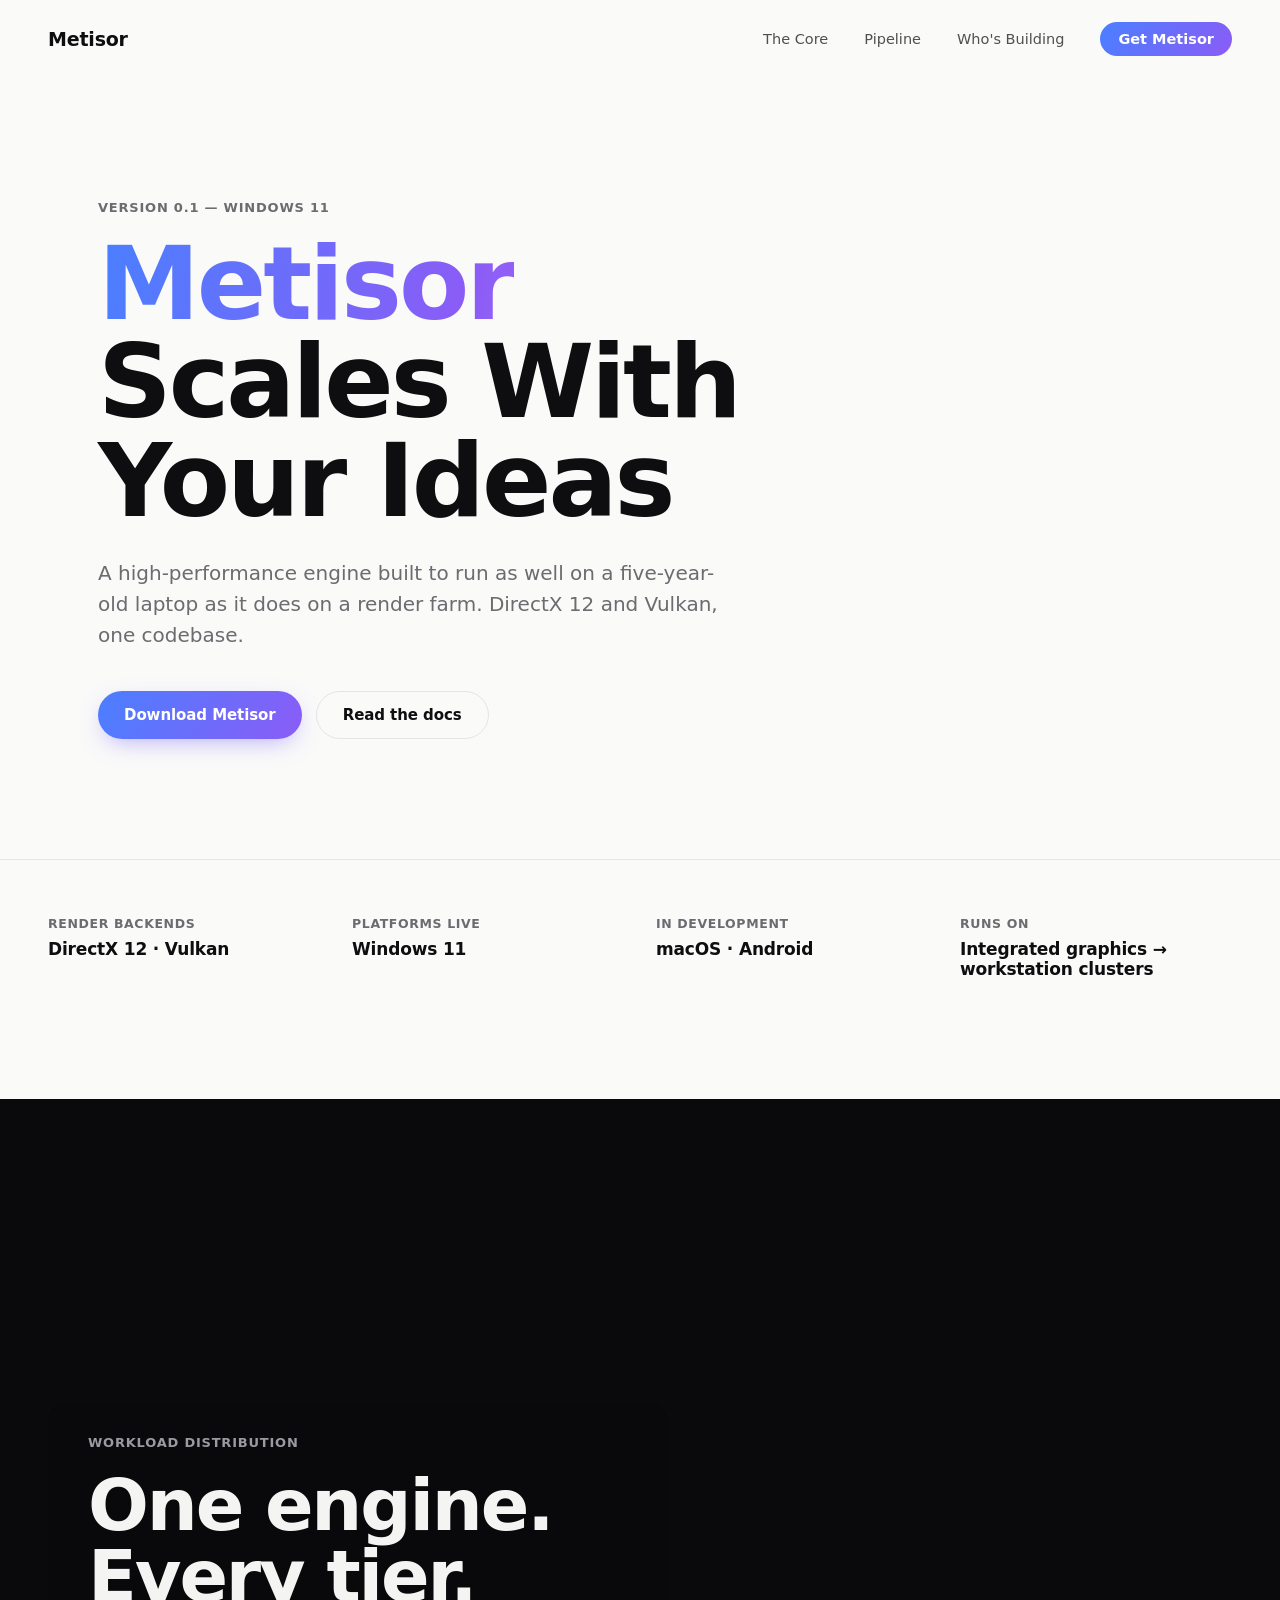
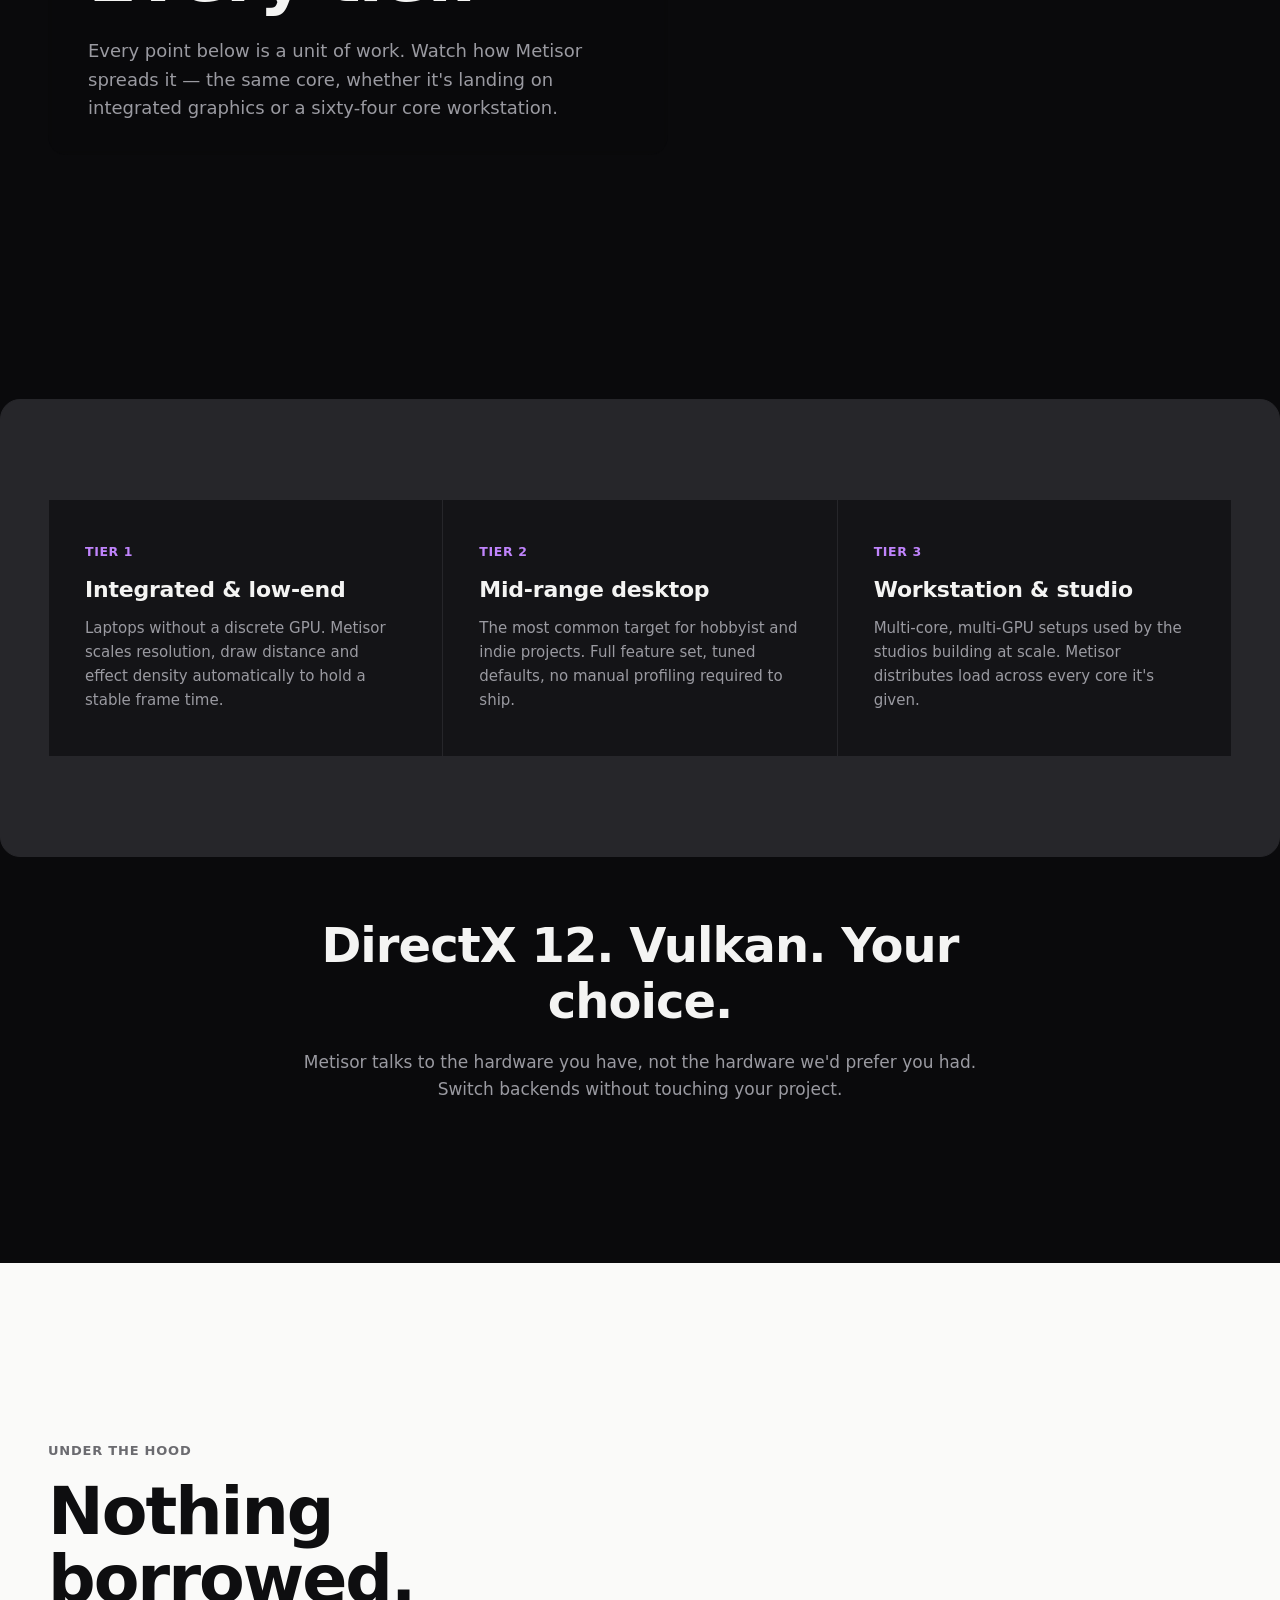
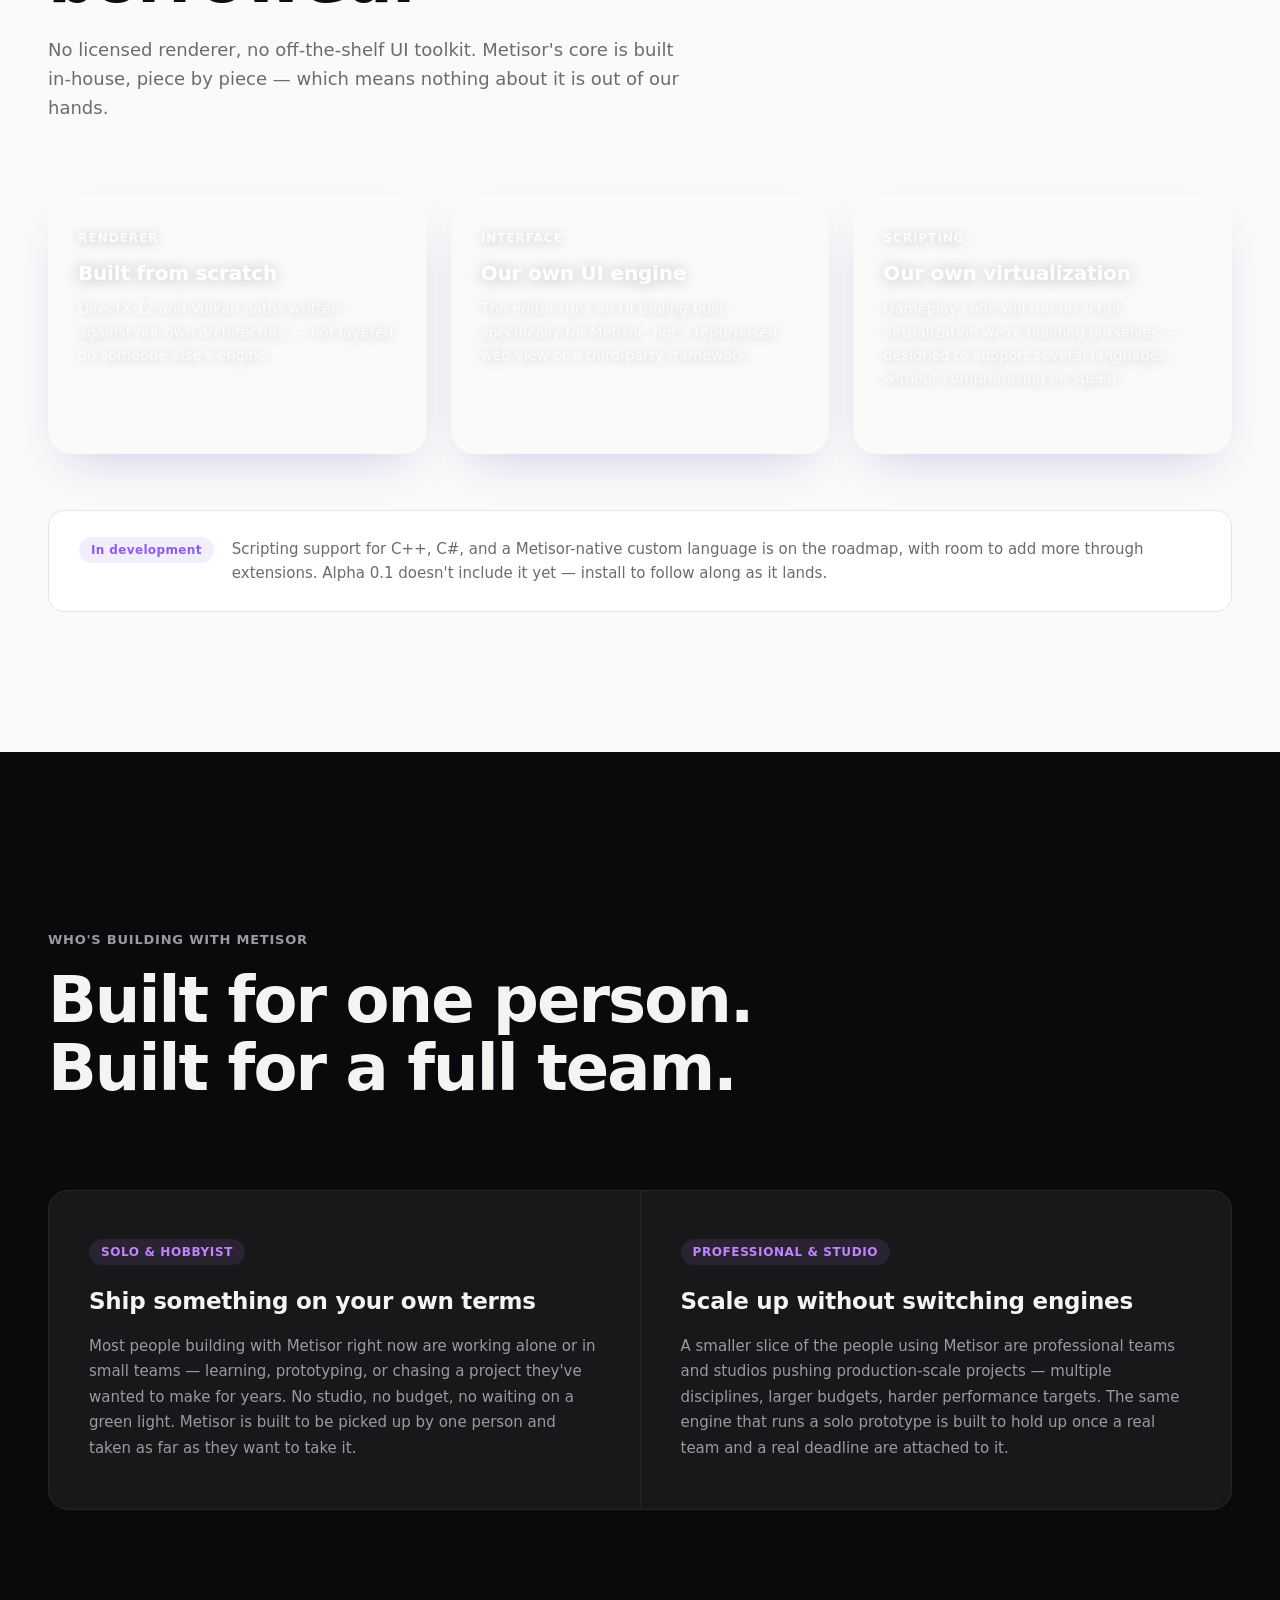
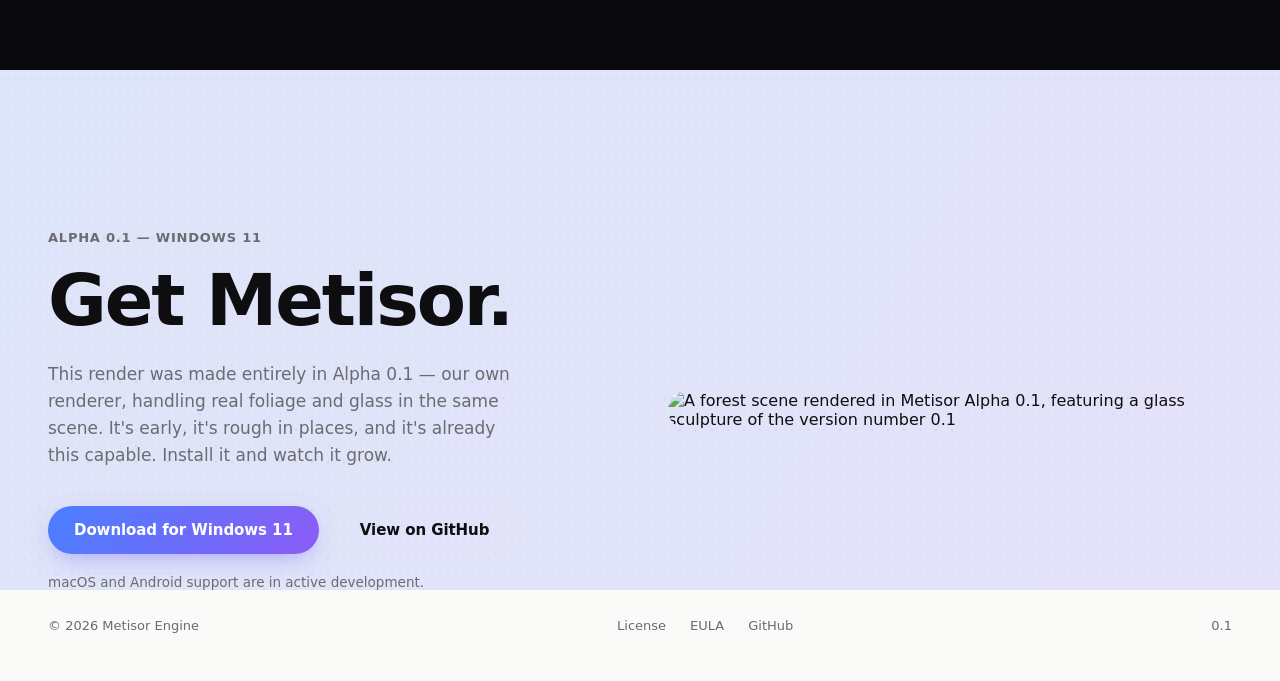
==== commit d5ea2e39: "Update index.html" ====
--- a/index.html
+++ b/index.html
@@ -4,9 +4,9 @@
 <meta charset="UTF-8">
 <meta name="viewport" content="width=device-width, initial-scale=1.0">
 <title>Metisor — Scales With Your Ideas</title>
-<link rel="icon" href="favicon.ico" sizes="any">
-<link rel="apple-touch-icon" href="apple-touch-icon.png">
-<link rel="stylesheet" href="style.css">
+<link rel="icon" href="Website/favicon.ico" sizes="any">
+<link rel="apple-touch-icon" href="Website/apple-touch-icon.png">
+<link rel="stylesheet" href="Website/style.css">
 </head>
 <body>
 
@@ -265,4 +265,4 @@
   <script src="particles.js"></script>
   <script src="script.js"></script>
 </body>
-</html>+</html>
--- a/Website/style.css
+++ b/Website/style.css
@@ -0,0 +1,829 @@
+/* ===========================================================
+   Metisor — single continuous-scroll page
+   Shared tokens (theme-independent)
+   =========================================================== */
+:root{
+  --grad-1: #4A7FFF;
+  --grad-2: #8B5CF6;
+  --grad-3: #C084FC;
+
+  --font-display: "Google Sans Flex", "SF Pro Display", -apple-system, "Segoe UI", system-ui, sans-serif;
+  --font-body:    "SF Pro Text", "Google Sans Flex", -apple-system, "Segoe UI", system-ui, sans-serif;
+
+  --max-w: 1320px;
+  --gutter: 48px;
+}
+
+@media (max-width: 720px){
+  :root{ --gutter: 24px; }
+}
+
+/* Per-section theme scopes — same variable names, different values,
+   scoped to the section so light and dark pages never collide. */
+.theme-light{
+  --bg:       #FAFAF9;
+  --ink:      #0E0E10;
+  --ink-soft: #6B6B70;
+  --line:     #E5E5E3;
+  --surface:  #FFFFFF;
+}
+
+.theme-dark{
+  --bg:       #0A0A0C;
+  --ink:      #F4F4F3;
+  --ink-soft: #9A9AA1;
+  --line:     #26262A;
+  --surface:  #141417;
+}
+
+*,*::before,*::after{ box-sizing: border-box; }
+
+html{ scroll-behavior: smooth; }
+
+body{
+  margin: 0;
+  font-family: var(--font-body);
+  -webkit-font-smoothing: antialiased;
+  text-rendering: optimizeLegibility;
+  background: #FAFAF9; /* matches first section, avoids a flash before sections paint */
+}
+
+img{ max-width: 100%; display: block; }
+a{ color: inherit; text-decoration: none; }
+
+@media (prefers-reduced-motion: reduce){
+  *, *::before, *::after{
+    animation-duration: 0.001ms !important;
+    animation-iteration-count: 1 !important;
+    transition-duration: 0.001ms !important;
+    scroll-behavior: auto !important;
+  }
+}
+
+/* Every themed section paints its own background/text color */
+section.theme-light,
+section.theme-dark{
+  background: var(--bg);
+  color: var(--ink);
+}
+
+/* ===========================================================
+   Nav — theme-aware, swaps via JS as sections scroll past
+   =========================================================== */
+.nav{
+  position: fixed;
+  top: 0; left: 0; right: 0;
+  z-index: 50;
+  display: flex;
+  align-items: center;
+  justify-content: space-between;
+  padding: 22px var(--gutter);
+  background: rgba(250, 250, 249, 0.72);
+  backdrop-filter: blur(14px) saturate(140%);
+  -webkit-backdrop-filter: blur(14px) saturate(140%);
+  border-bottom: 1px solid transparent;
+  transition: background 0.35s ease, border-color 0.35s ease;
+  color: #0E0E10;
+}
+
+.nav.is-scrolled{
+  border-bottom-color: #E5E5E3;
+}
+
+.nav.nav--dark{
+  background: rgba(10, 10, 12, 0.72);
+  color: #F4F4F3;
+}
+
+.nav.nav--dark.is-scrolled{
+  border-bottom-color: #26262A;
+}
+
+.nav__mark{
+  font-family: var(--font-display);
+  font-weight: 700;
+  font-size: 19px;
+  letter-spacing: -0.01em;
+}
+
+.nav__links{
+  display: flex;
+  align-items: center;
+  gap: 36px;
+}
+
+.nav__link{
+  font-size: 14.5px;
+  font-weight: 500;
+  opacity: 0.72;
+  transition: opacity 0.2s ease;
+}
+
+.nav__link:hover{ opacity: 1; }
+
+.nav__link--cta{
+  color: #FFFFFF;
+  opacity: 1;
+  background: linear-gradient(120deg, var(--grad-1), var(--grad-2));
+  padding: 9px 18px;
+  border-radius: 100px;
+  font-weight: 600;
+}
+
+.nav--dark .nav__link--cta{
+  color: #0A0A0C;
+  background: linear-gradient(120deg, var(--grad-1), var(--grad-3));
+}
+
+.nav__link--cta:hover{ opacity: 0.92; }
+
+.nav__toggle{
+  display: none;
+  flex-direction: column;
+  justify-content: center;
+  gap: 5px;
+  width: 32px; height: 32px;
+  background: none;
+  border: none;
+  cursor: pointer;
+}
+
+.nav__toggle span{
+  display: block;
+  height: 1.5px;
+  background: currentColor;
+  border-radius: 2px;
+}
+
+@media (max-width: 860px){
+  .nav__links{ display: none; }
+  .nav__toggle{ display: flex; }
+}
+
+/* ===========================================================
+   Landing hero
+   =========================================================== */
+.hero{
+  max-width: 1180px;
+  margin: 0 auto;
+  padding: 200px var(--gutter) 120px;
+  display: flex;
+  flex-direction: column;
+  align-items: flex-start;
+  min-height: 88vh;
+  justify-content: center;
+}
+
+.hero__eyebrow{
+  font-size: 13px;
+  font-weight: 600;
+  letter-spacing: 0.06em;
+  text-transform: uppercase;
+  color: var(--ink-soft);
+  margin: 0 0 20px;
+}
+
+.hero__headline{
+  font-family: var(--font-display);
+  font-weight: 750;
+  font-size: clamp(56px, 8vw, 128px);
+  line-height: 0.96;
+  letter-spacing: -0.03em;
+  margin: 0 0 28px;
+}
+
+.grad-text{
+  background: linear-gradient(100deg, var(--grad-1) 0%, var(--grad-2) 45%, var(--grad-3) 85%);
+  background-size: 200% 100%;
+  -webkit-background-clip: text;
+  background-clip: text;
+  color: transparent;
+  animation: gradient-drift 9s ease-in-out infinite;
+  display: inline-block;
+}
+
+@keyframes gradient-drift{
+  0%   { background-position: 0% 50%; }
+  50%  { background-position: 100% 50%; }
+  100% { background-position: 0% 50%; }
+}
+
+.hero__sub{
+  font-size: 20px;
+  line-height: 1.55;
+  color: var(--ink-soft);
+  max-width: 620px;
+  margin: 0 0 40px;
+}
+
+.hero__actions{
+  display: flex;
+  gap: 14px;
+  flex-wrap: wrap;
+}
+
+.btn{
+  display: inline-flex;
+  align-items: center;
+  justify-content: center;
+  padding: 14px 26px;
+  border-radius: 100px;
+  font-size: 15px;
+  font-weight: 600;
+  letter-spacing: -0.005em;
+  transition: transform 0.25s cubic-bezier(.2,.8,.2,1), box-shadow 0.25s ease, background 0.25s ease, border-color 0.25s ease;
+}
+
+.btn--primary{
+  color: #FFFFFF;
+  background: linear-gradient(120deg, var(--grad-1), var(--grad-2));
+  box-shadow: 0 8px 24px -8px rgba(112, 92, 246, 0.55);
+}
+
+.btn--primary:hover{
+  transform: translateY(-2px);
+  box-shadow: 0 12px 28px -8px rgba(112, 92, 246, 0.65);
+}
+
+.btn--ghost{
+  color: var(--ink);
+  background: transparent;
+  border: 1px solid var(--line);
+}
+
+.btn--ghost:hover{
+  border-color: var(--ink);
+  transform: translateY(-2px);
+}
+
+@media (max-width: 980px){
+  .hero{
+    padding-top: 150px;
+    min-height: unset;
+  }
+  .hero__sub{ max-width: 100%; }
+}
+
+/* ===========================================================
+   Stat strip (landing)
+   =========================================================== */
+.strip{
+  max-width: var(--max-w);
+  margin: 0 auto;
+  padding: 56px var(--gutter) 120px;
+  display: grid;
+  grid-template-columns: repeat(4, 1fr);
+  gap: 32px;
+  border-top: 1px solid var(--line);
+}
+
+.strip__item{
+  display: flex;
+  flex-direction: column;
+  gap: 8px;
+}
+
+.strip__label{
+  font-size: 12.5px;
+  font-weight: 600;
+  letter-spacing: 0.05em;
+  text-transform: uppercase;
+  color: var(--ink-soft);
+}
+
+.strip__value{
+  font-family: var(--font-display);
+  font-size: 17px;
+  font-weight: 600;
+  letter-spacing: -0.01em;
+}
+
+@media (max-width: 860px){
+  .strip{
+    grid-template-columns: repeat(2, 1fr);
+    row-gap: 40px;
+  }
+}
+
+/* ===========================================================
+   Core hero — the load grid
+   =========================================================== */
+.core-hero{
+  position: relative;
+  min-height: 100vh;
+  display: flex;
+  align-items: center;
+  overflow: hidden;
+  padding: 140px var(--gutter) 80px;
+}
+
+.core-hero__grid{
+  position: absolute;
+  inset: 0;
+  display: grid;
+  grid-template-columns: repeat(48, 1fr);
+  grid-auto-rows: 1fr;
+  place-items: center;
+  padding: 40px;
+  opacity: 0.85;
+}
+
+.load-dot{
+  width: 3px;
+  height: 3px;
+  border-radius: 50%;
+  background: #3A3A42;
+  transition: transform 1.1s cubic-bezier(.22,.61,.36,1), background-color 1.1s cubic-bezier(.22,.61,.36,1);
+}
+
+.core-hero__text{
+  position: relative;
+  z-index: 2;
+  max-width: 620px;
+  padding: 32px 40px;
+  background: rgba(10, 10, 12, 0.55);
+  backdrop-filter: blur(2px);
+  border-radius: 20px;
+}
+
+.core-hero__eyebrow{
+  font-size: 13px;
+  font-weight: 600;
+  letter-spacing: 0.06em;
+  text-transform: uppercase;
+  color: var(--ink-soft);
+  margin: 0 0 20px;
+}
+
+.core-hero__headline{
+  font-family: var(--font-display);
+  font-weight: 750;
+  font-size: clamp(44px, 5.6vw, 76px);
+  line-height: 1.0;
+  letter-spacing: -0.03em;
+  margin: 0 0 24px;
+}
+
+.core-hero__sub{
+  font-size: 18px;
+  line-height: 1.6;
+  color: var(--ink-soft);
+  margin: 0;
+}
+
+@media (max-width: 720px){
+  .core-hero__text{ padding: 24px 22px; }
+}
+
+/* ===========================================================
+   Tiers
+   =========================================================== */
+.tiers{
+  max-width: var(--max-w);
+  margin: 0 auto;
+  padding: 100px var(--gutter);
+  display: grid;
+  grid-template-columns: repeat(3, 1fr);
+  gap: 1px;
+  background: var(--line);
+  border: 1px solid var(--line);
+  border-radius: 20px;
+  overflow: hidden;
+}
+
+.tier{
+  background: var(--surface);
+  padding: 44px 36px;
+  display: flex;
+  flex-direction: column;
+}
+
+.tier__index{
+  font-size: 12.5px;
+  font-weight: 600;
+  letter-spacing: 0.05em;
+  text-transform: uppercase;
+  color: var(--grad-3);
+  margin-bottom: 18px;
+}
+
+.tier__name{
+  font-family: var(--font-display);
+  font-size: 22px;
+  font-weight: 650;
+  letter-spacing: -0.01em;
+  margin: 0 0 14px;
+}
+
+.tier__desc{
+  font-size: 15px;
+  line-height: 1.6;
+  color: var(--ink-soft);
+  margin: 0;
+}
+
+@media (max-width: 860px){
+  .tiers{ grid-template-columns: 1fr; }
+}
+
+/* ===========================================================
+   Backends
+   =========================================================== */
+.backends{
+  max-width: 780px;
+  margin: 0 auto;
+  padding: 60px var(--gutter) 160px;
+  text-align: center;
+}
+
+.backends__headline{
+  font-family: var(--font-display);
+  font-weight: 700;
+  font-size: clamp(32px, 4vw, 48px);
+  letter-spacing: -0.02em;
+  margin: 0 0 20px;
+}
+
+.backends__sub{
+  font-size: 17px;
+  line-height: 1.6;
+  color: var(--ink-soft);
+  margin: 0;
+}
+
+/* ===========================================================
+   Pipeline
+   =========================================================== */
+.pipeline{
+  max-width: var(--max-w);
+  margin: 0 auto;
+  padding: 180px var(--gutter) 140px;
+  position: relative;
+}
+
+.pipeline__intro{
+  max-width: 640px;
+  margin: 0 0 72px;
+}
+
+.pipeline__eyebrow{
+  font-size: 13px;
+  font-weight: 600;
+  letter-spacing: 0.06em;
+  text-transform: uppercase;
+  color: var(--ink-soft);
+  margin: 0 0 20px;
+}
+
+.pipeline__headline{
+  font-family: var(--font-display);
+  font-weight: 750;
+  font-size: clamp(40px, 5.2vw, 68px);
+  letter-spacing: -0.03em;
+  line-height: 1.02;
+  margin: 0 0 22px;
+}
+
+.pipeline__sub{
+  font-size: 18px;
+  line-height: 1.6;
+  color: var(--ink-soft);
+  margin: 0;
+}
+
+.glass-grid{
+  display: grid;
+  grid-template-columns: repeat(3, 1fr);
+  gap: 24px;
+  margin-bottom: 56px;
+}
+
+.glass-card{
+  position: relative;
+  border-radius: 24px;
+  overflow: hidden;
+  min-height: 260px;
+  box-shadow: 0 20px 50px -20px rgba(74, 40, 180, 0.25);
+}
+
+.glass-card__canvas{
+  position: absolute;
+  inset: 0;
+  width: 100%;
+  height: 100%;
+  display: block;
+}
+
+.glass-card__content{
+  position: relative;
+  z-index: 1;
+  padding: 36px 30px;
+  display: flex;
+  flex-direction: column;
+  min-height: 260px;
+  pointer-events: none;
+}
+
+.glass-card__label{
+  font-size: 12.5px;
+  font-weight: 600;
+  letter-spacing: 0.05em;
+  text-transform: uppercase;
+  color: rgba(255,255,255,0.85);
+  margin-bottom: 16px;
+  text-shadow: 0 1px 12px rgba(20,10,50,0.25);
+}
+
+.glass-card__title{
+  font-family: var(--font-display);
+  font-size: 20px;
+  font-weight: 650;
+  letter-spacing: -0.01em;
+  margin: 0 0 12px;
+  color: #FFFFFF;
+  text-shadow: 0 1px 16px rgba(20,10,50,0.3);
+}
+
+.glass-card__desc{
+  font-size: 14.5px;
+  line-height: 1.6;
+  color: rgba(255,255,255,0.82);
+  margin: 0;
+  text-shadow: 0 1px 12px rgba(20,10,50,0.25);
+}
+
+.roadmap-note{
+  display: flex;
+  align-items: flex-start;
+  gap: 18px;
+  padding: 26px 30px;
+  border: 1px solid var(--line);
+  border-radius: 16px;
+  background: var(--surface);
+}
+
+.roadmap-note__badge{
+  flex-shrink: 0;
+  font-size: 12px;
+  font-weight: 600;
+  letter-spacing: 0.03em;
+  color: var(--grad-2);
+  background: rgba(139, 92, 246, 0.1);
+  padding: 6px 12px;
+  border-radius: 100px;
+  white-space: nowrap;
+}
+
+.roadmap-note__text{
+  font-size: 15px;
+  line-height: 1.6;
+  color: var(--ink-soft);
+  margin: 0;
+}
+
+@media (max-width: 900px){
+  .glass-grid{ grid-template-columns: 1fr; }
+  .roadmap-note{ flex-direction: column; }
+}
+
+/* ===========================================================
+   Who's Building
+   =========================================================== */
+.builders{
+  position: relative;
+  max-width: var(--max-w);
+  margin: 0 auto;
+  padding: 180px var(--gutter) 160px;
+  overflow: hidden;
+}
+
+.builders__canvas{
+  position: absolute;
+  top: 0; left: 0;
+  width: 100%;
+  height: 100%;
+  z-index: 0;
+  pointer-events: none;
+}
+
+.builders__intro{
+  position: relative;
+  z-index: 1;
+  max-width: 720px;
+  margin: 0 0 88px;
+  pointer-events: none;
+}
+
+.builders__eyebrow{
+  font-size: 13px;
+  font-weight: 600;
+  letter-spacing: 0.06em;
+  text-transform: uppercase;
+  color: var(--ink-soft);
+  margin: 0 0 20px;
+}
+
+.builders__headline{
+  font-family: var(--font-display);
+  font-weight: 750;
+  font-size: clamp(38px, 5vw, 64px);
+  line-height: 1.05;
+  letter-spacing: -0.03em;
+  margin: 0;
+}
+
+.builders__columns{
+  position: relative;
+  z-index: 1;
+  display: grid;
+  grid-template-columns: 1fr 1fr;
+  gap: 1px;
+  background: var(--line);
+  border: 1px solid var(--line);
+  border-radius: 20px;
+  overflow: hidden;
+  pointer-events: none;
+}
+
+.builders__col{
+  background: rgba(20, 20, 23, 0.72);
+  backdrop-filter: blur(6px);
+  -webkit-backdrop-filter: blur(6px);
+  padding: 48px 40px;
+}
+
+.builders__tag{
+  display: inline-block;
+  font-size: 12px;
+  font-weight: 600;
+  letter-spacing: 0.05em;
+  text-transform: uppercase;
+  color: var(--grad-3);
+  background: rgba(192, 132, 252, 0.1);
+  padding: 6px 12px;
+  border-radius: 100px;
+  margin-bottom: 22px;
+}
+
+.builders__col-title{
+  font-family: var(--font-display);
+  font-size: 23px;
+  font-weight: 650;
+  letter-spacing: -0.01em;
+  line-height: 1.25;
+  margin: 0 0 18px;
+}
+
+.builders__col-desc{
+  font-size: 15px;
+  line-height: 1.7;
+  color: var(--ink-soft);
+  margin: 0;
+}
+
+@media (max-width: 860px){
+  .builders__columns{ grid-template-columns: 1fr; }
+}
+
+/* ===========================================================
+   Get Metisor
+   =========================================================== */
+.get-metisor{
+  position: relative;
+  overflow: hidden;
+  padding: 160px 0 0;
+}
+
+.get-metisor__glow{
+  position: absolute;
+  top: -40%;
+  left: -20%;
+  width: 140%;
+  height: 180%;
+  background: linear-gradient(120deg, #4A7FFF, #8B5CF6, #C084FC, #4A7FFF);
+  background-size: 400% 400%;
+  filter: blur(90px);
+  opacity: 0.16;
+  animation: get-metisor-shift 14s ease infinite;
+  z-index: 0;
+  pointer-events: none;
+}
+
+@keyframes get-metisor-shift{
+  0%   { background-position: 0% 50%; }
+  50%  { background-position: 100% 50%; }
+  100% { background-position: 0% 50%; }
+}
+
+.get-metisor__dots{
+  position: absolute;
+  inset: 0;
+  background-image: radial-gradient(rgba(14, 14, 16, 0.09) 1.4px, transparent 1.4px);
+  background-size: 16px 16px;
+  opacity: 0.7;
+  z-index: 0;
+  pointer-events: none;
+}
+
+.get-metisor__content{
+  position: relative;
+  z-index: 1;
+  max-width: var(--max-w);
+  margin: 0 auto;
+  padding: 0 var(--gutter) 0;
+  display: grid;
+  grid-template-columns: 1fr 1fr;
+  gap: 56px;
+  align-items: center;
+}
+
+.get-metisor__eyebrow{
+  font-size: 13px;
+  font-weight: 600;
+  letter-spacing: 0.06em;
+  text-transform: uppercase;
+  color: var(--ink-soft);
+  margin: 0 0 20px;
+}
+
+.get-metisor__headline{
+  font-family: var(--font-display);
+  font-weight: 750;
+  font-size: clamp(44px, 5.6vw, 76px);
+  letter-spacing: -0.03em;
+  line-height: 1.0;
+  margin: 0 0 24px;
+}
+
+.get-metisor__sub{
+  font-size: 17px;
+  line-height: 1.6;
+  color: var(--ink-soft);
+  max-width: 480px;
+  margin: 0 0 36px;
+}
+
+.get-metisor__actions{
+  display: flex;
+  gap: 14px;
+  flex-wrap: wrap;
+  margin-bottom: 20px;
+}
+
+.get-metisor__note{
+  font-size: 13.5px;
+  color: var(--ink-soft);
+  margin: 0;
+}
+
+.get-metisor__visual{
+  border-radius: 24px;
+  overflow: hidden;
+  box-shadow: 0 30px 70px -30px rgba(74, 40, 180, 0.35);
+}
+
+.get-metisor__image{
+  width: 100%;
+  height: 100%;
+  object-fit: cover;
+  display: block;
+}
+
+@media (max-width: 900px){
+  .get-metisor{ padding-top: 120px; }
+  .get-metisor__content{
+    grid-template-columns: 1fr;
+    padding-bottom: 60px;
+  }
+  .get-metisor__sub{ max-width: 100%; }
+}
+
+/* ===========================================================
+   Footer
+   =========================================================== */
+.footer{
+  max-width: var(--max-w);
+  margin: 0 auto;
+  padding: 28px var(--gutter) 48px;
+  display: flex;
+  align-items: center;
+  justify-content: space-between;
+  gap: 24px;
+  font-size: 13px;
+  color: #6B6B70;
+  flex-wrap: wrap;
+}
+
+.footer__links{
+  display: flex;
+  gap: 24px;
+}
+
+.footer__links a{
+  color: #6B6B70;
+  transition: color 0.2s ease;
+}
+
+.footer__links a:hover{
+  color: #0E0E10;
+}
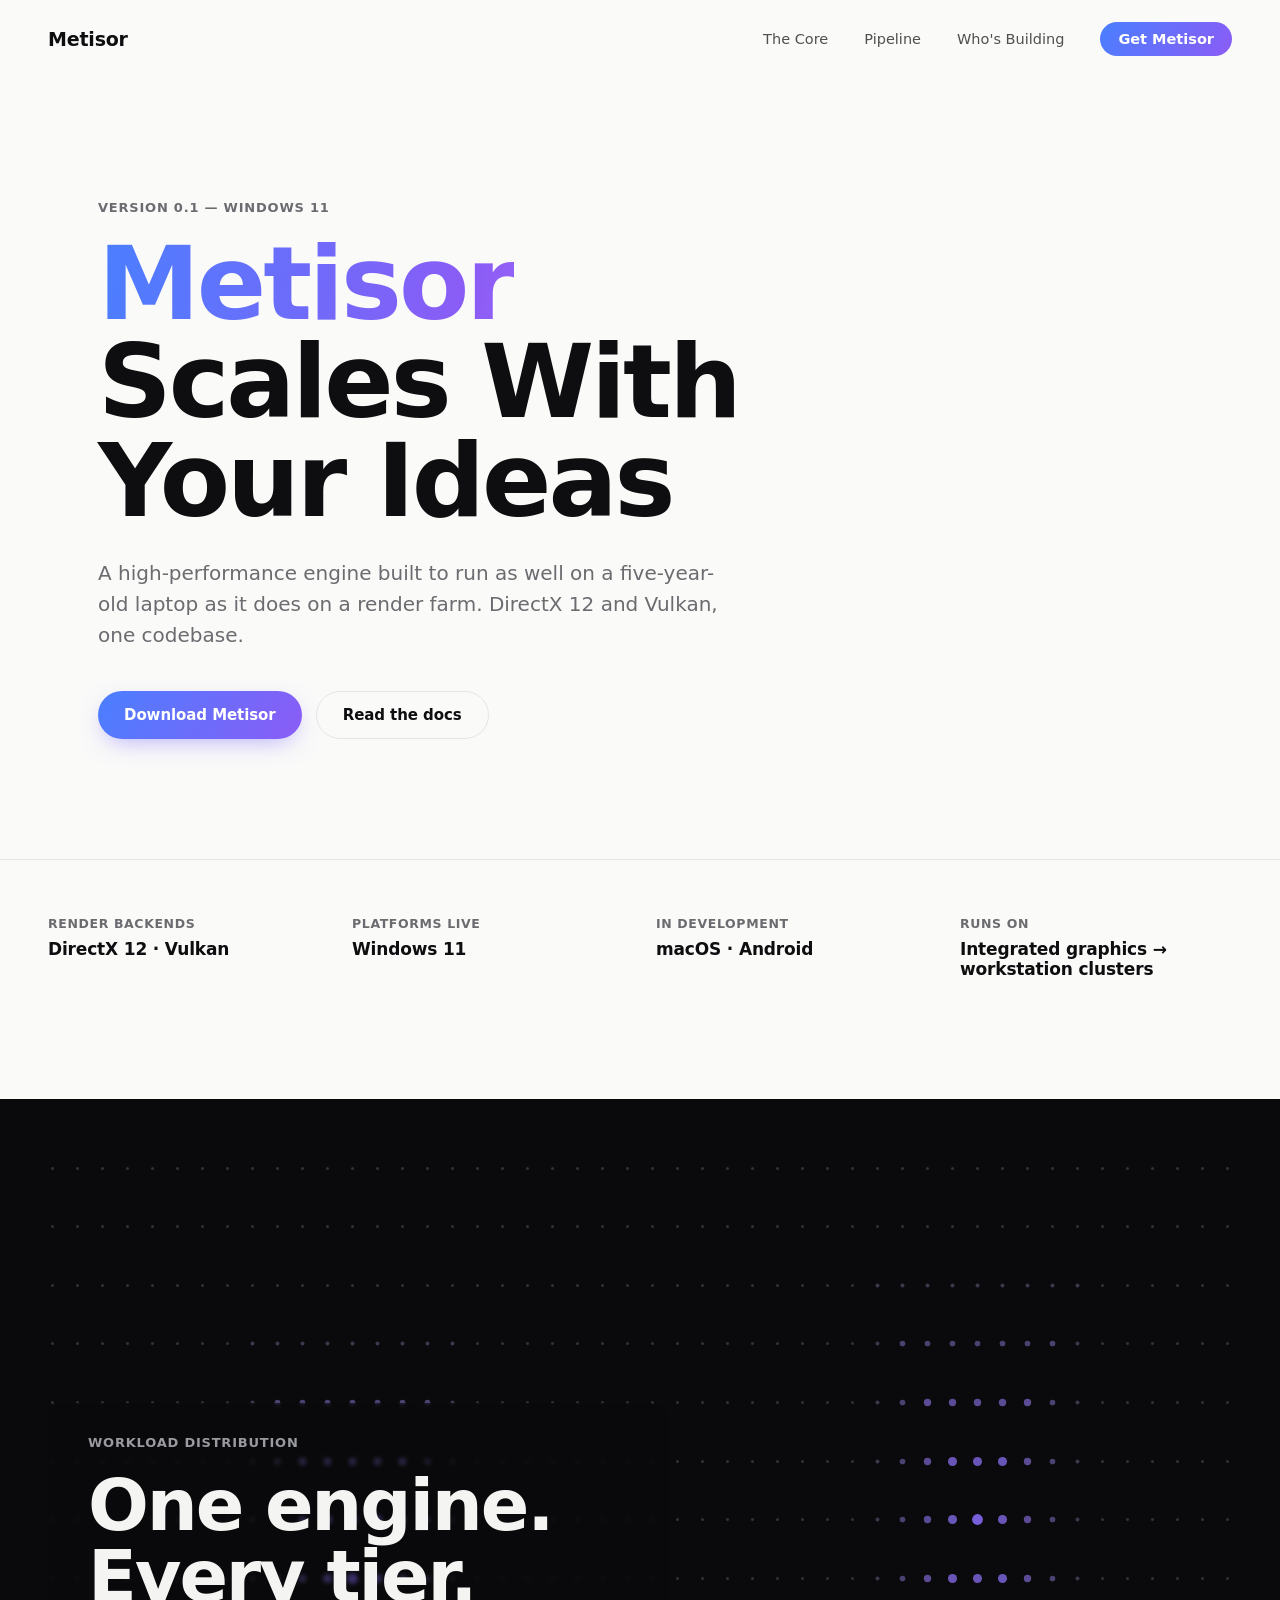
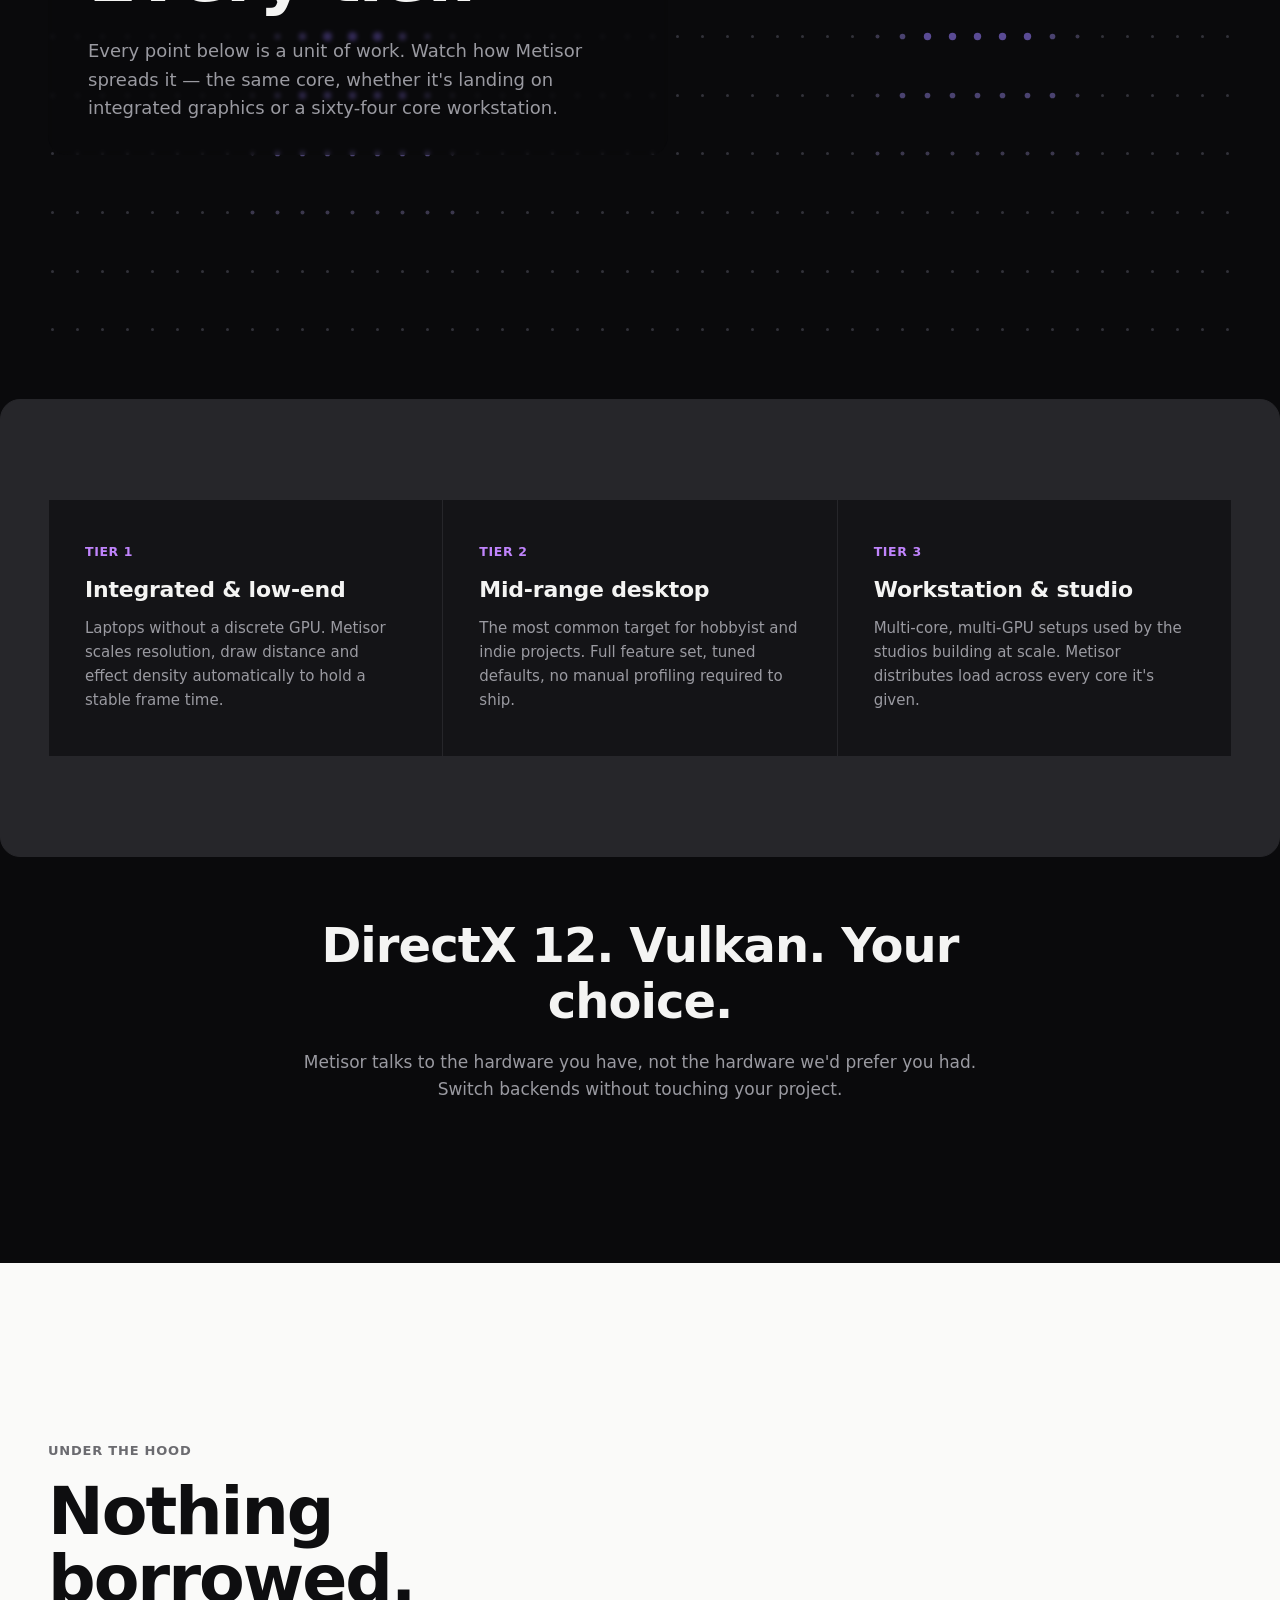
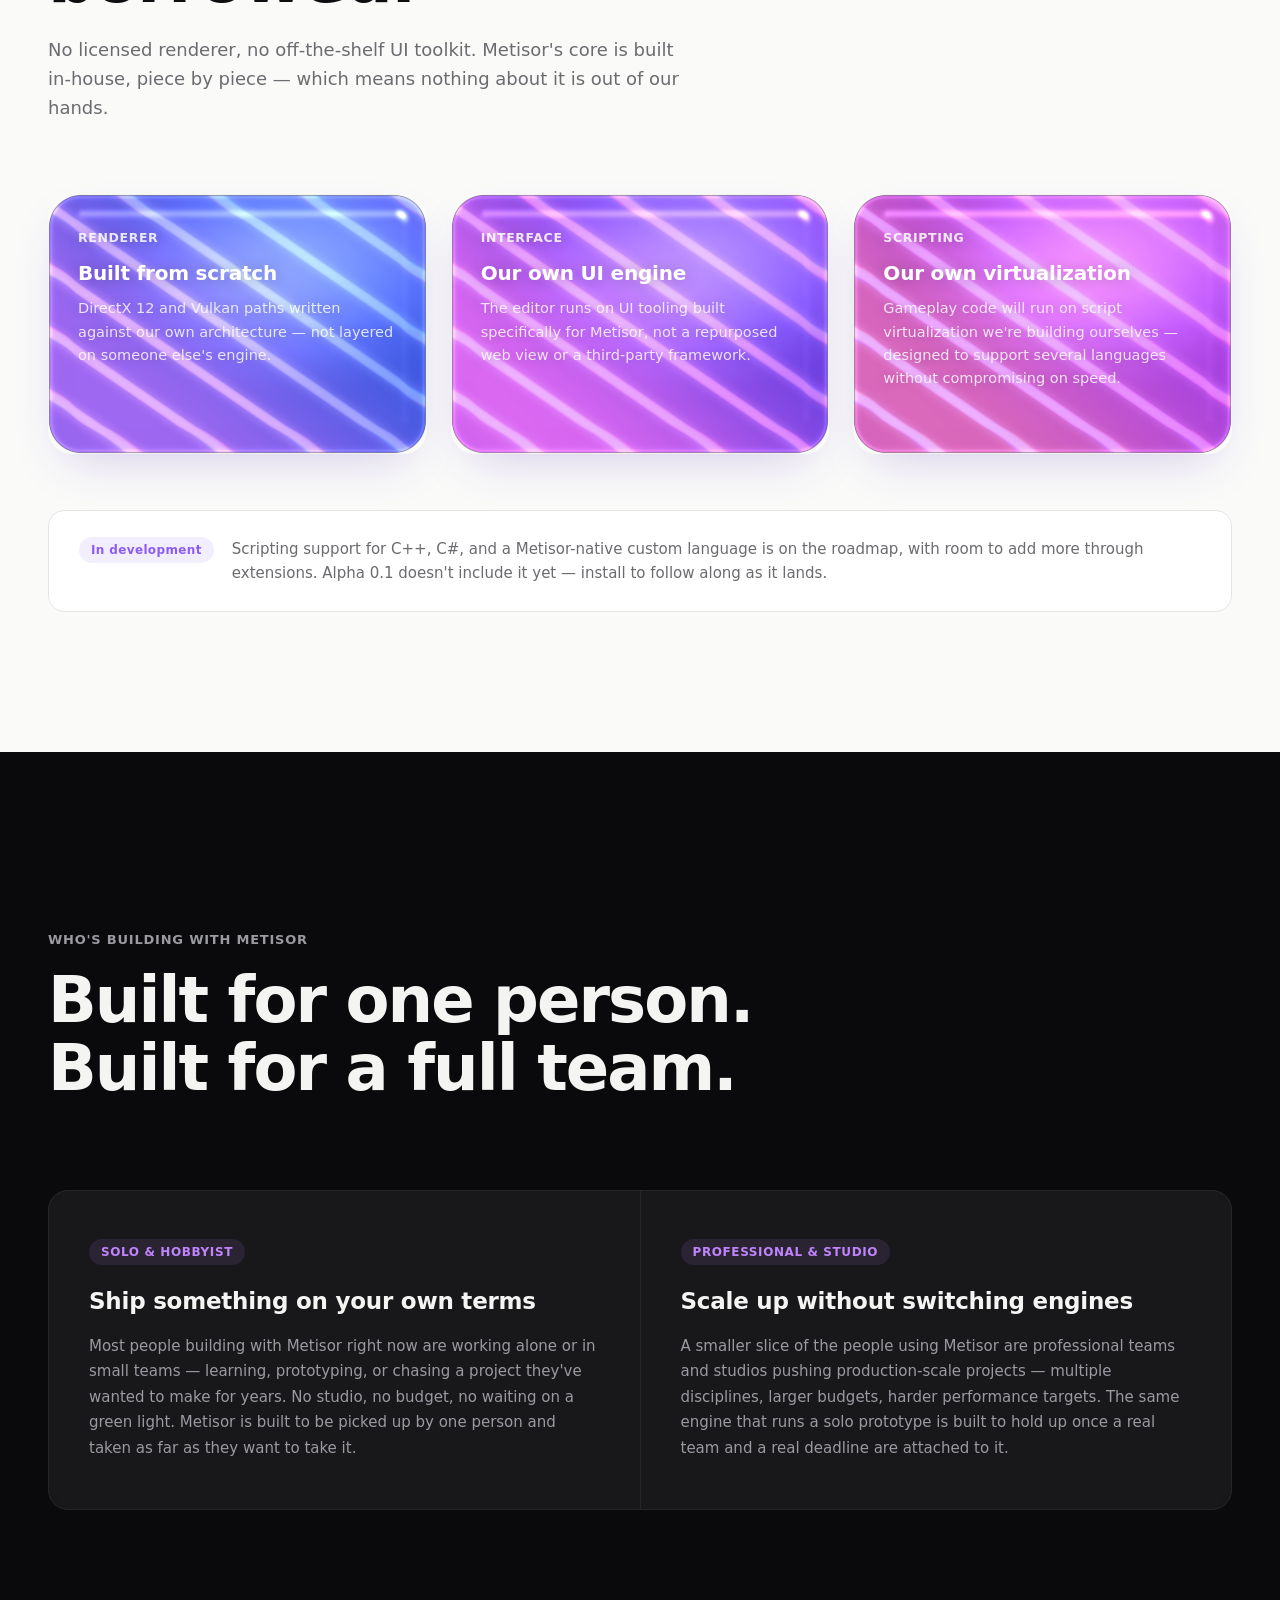
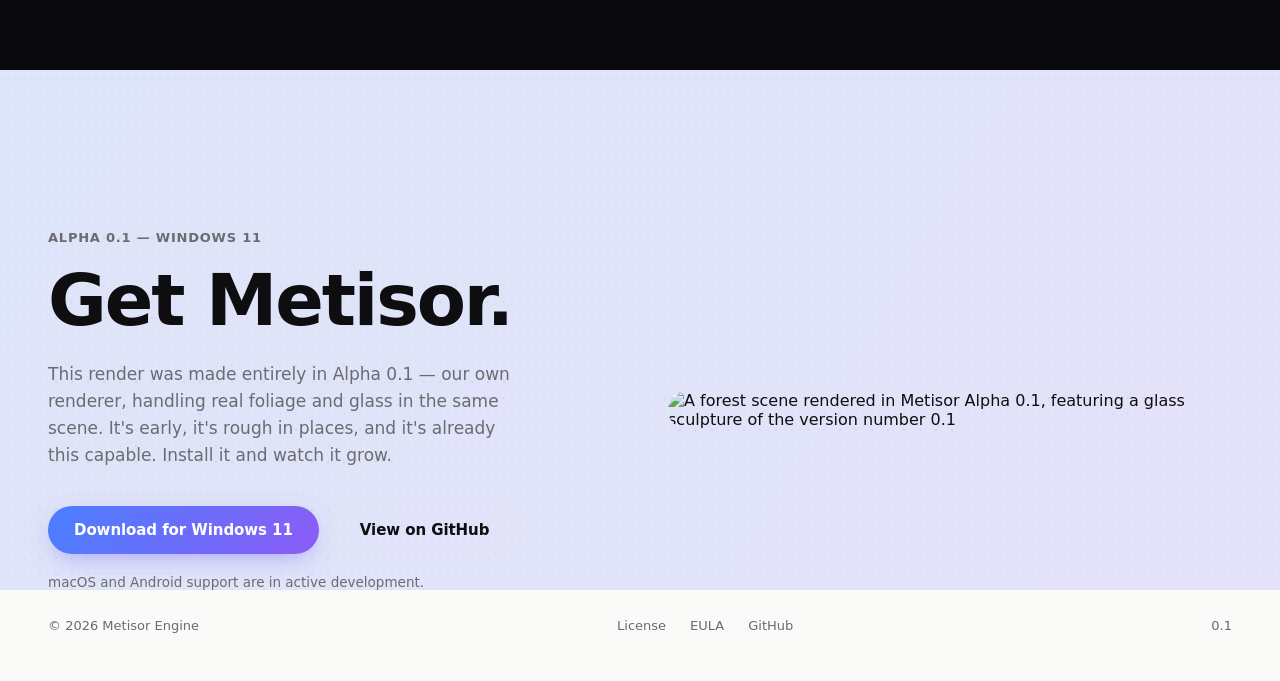
==== commit 7a57cdee: "Update index.html" ====
--- a/index.html
+++ b/index.html
@@ -261,8 +261,8 @@
     <span class="footer__version">0.1</span>
   </footer>
 
-  <script src="glass.js"></script>
-  <script src="particles.js"></script>
-  <script src="script.js"></script>
+  <script src="Website/glass.js"></script>
+  <script src="Website/particles.js"></script>
+  <script src="Website/script.js"></script>
 </body>
 </html>
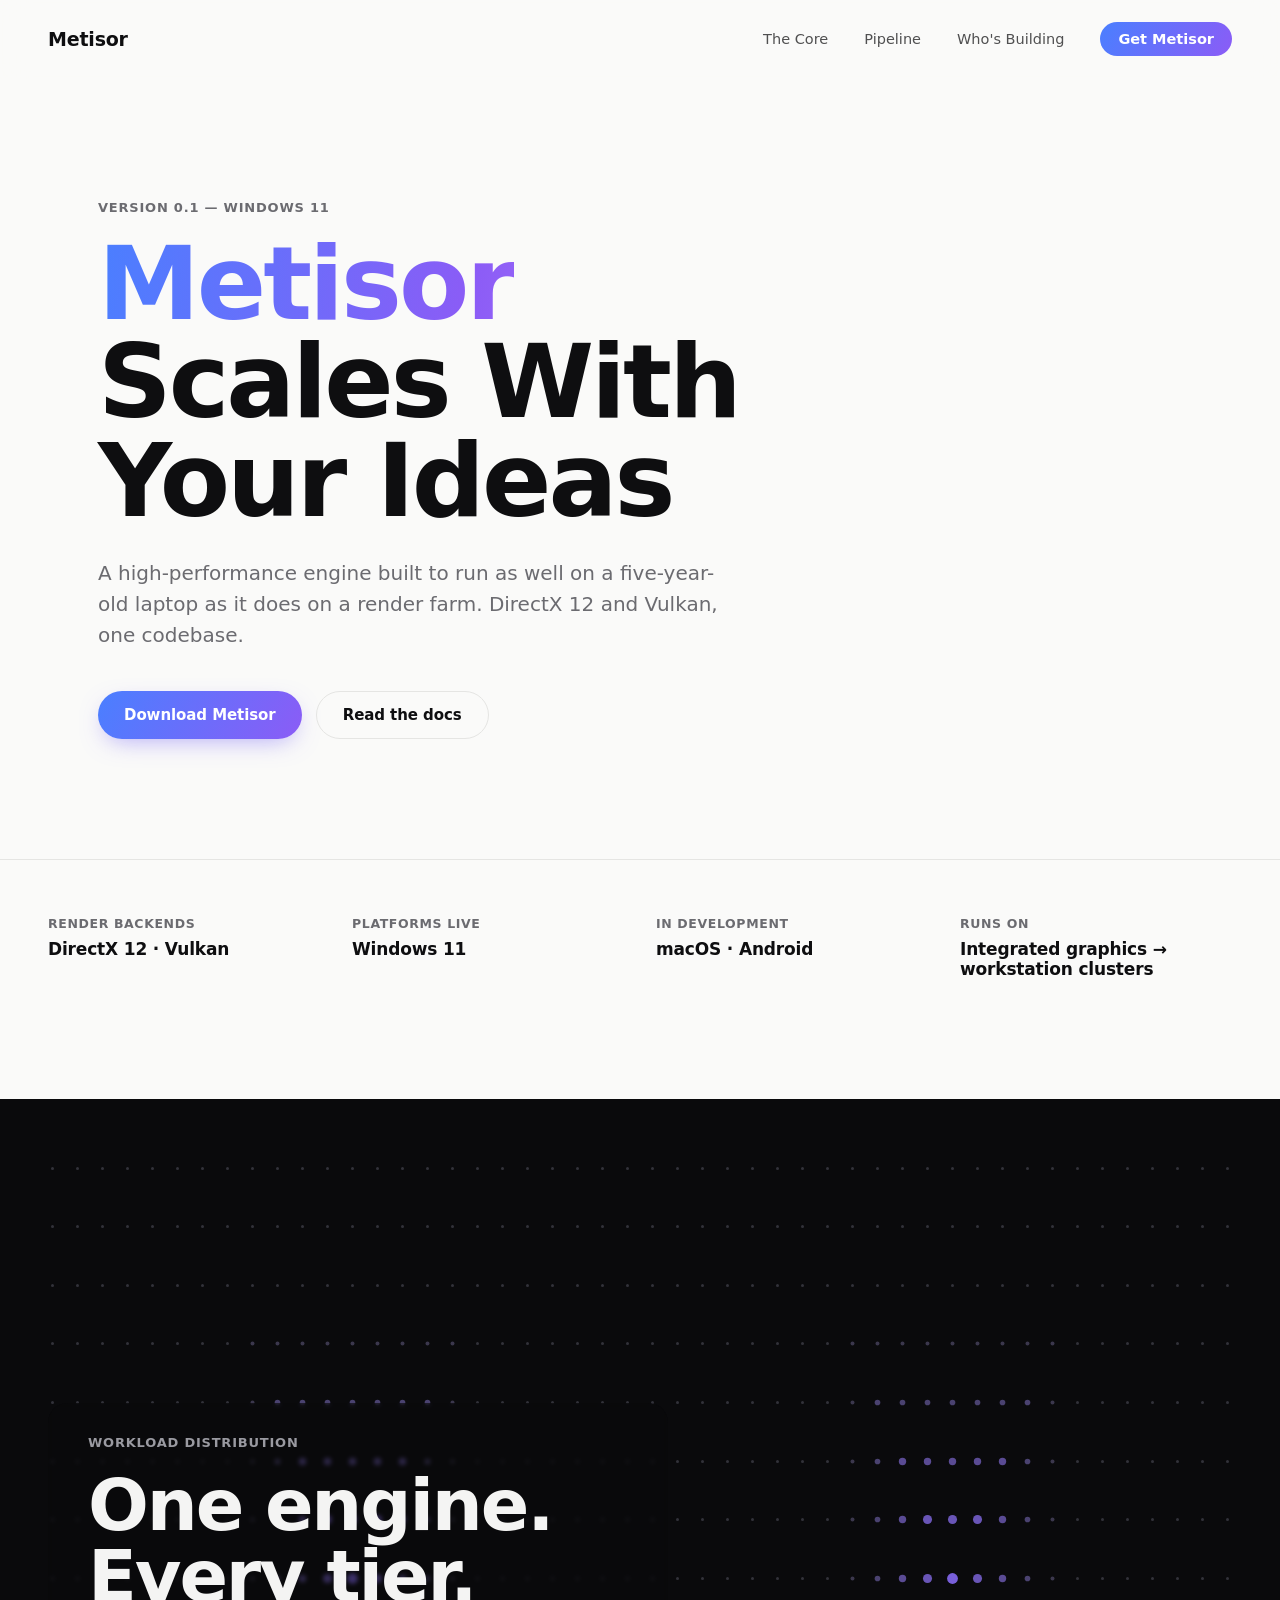
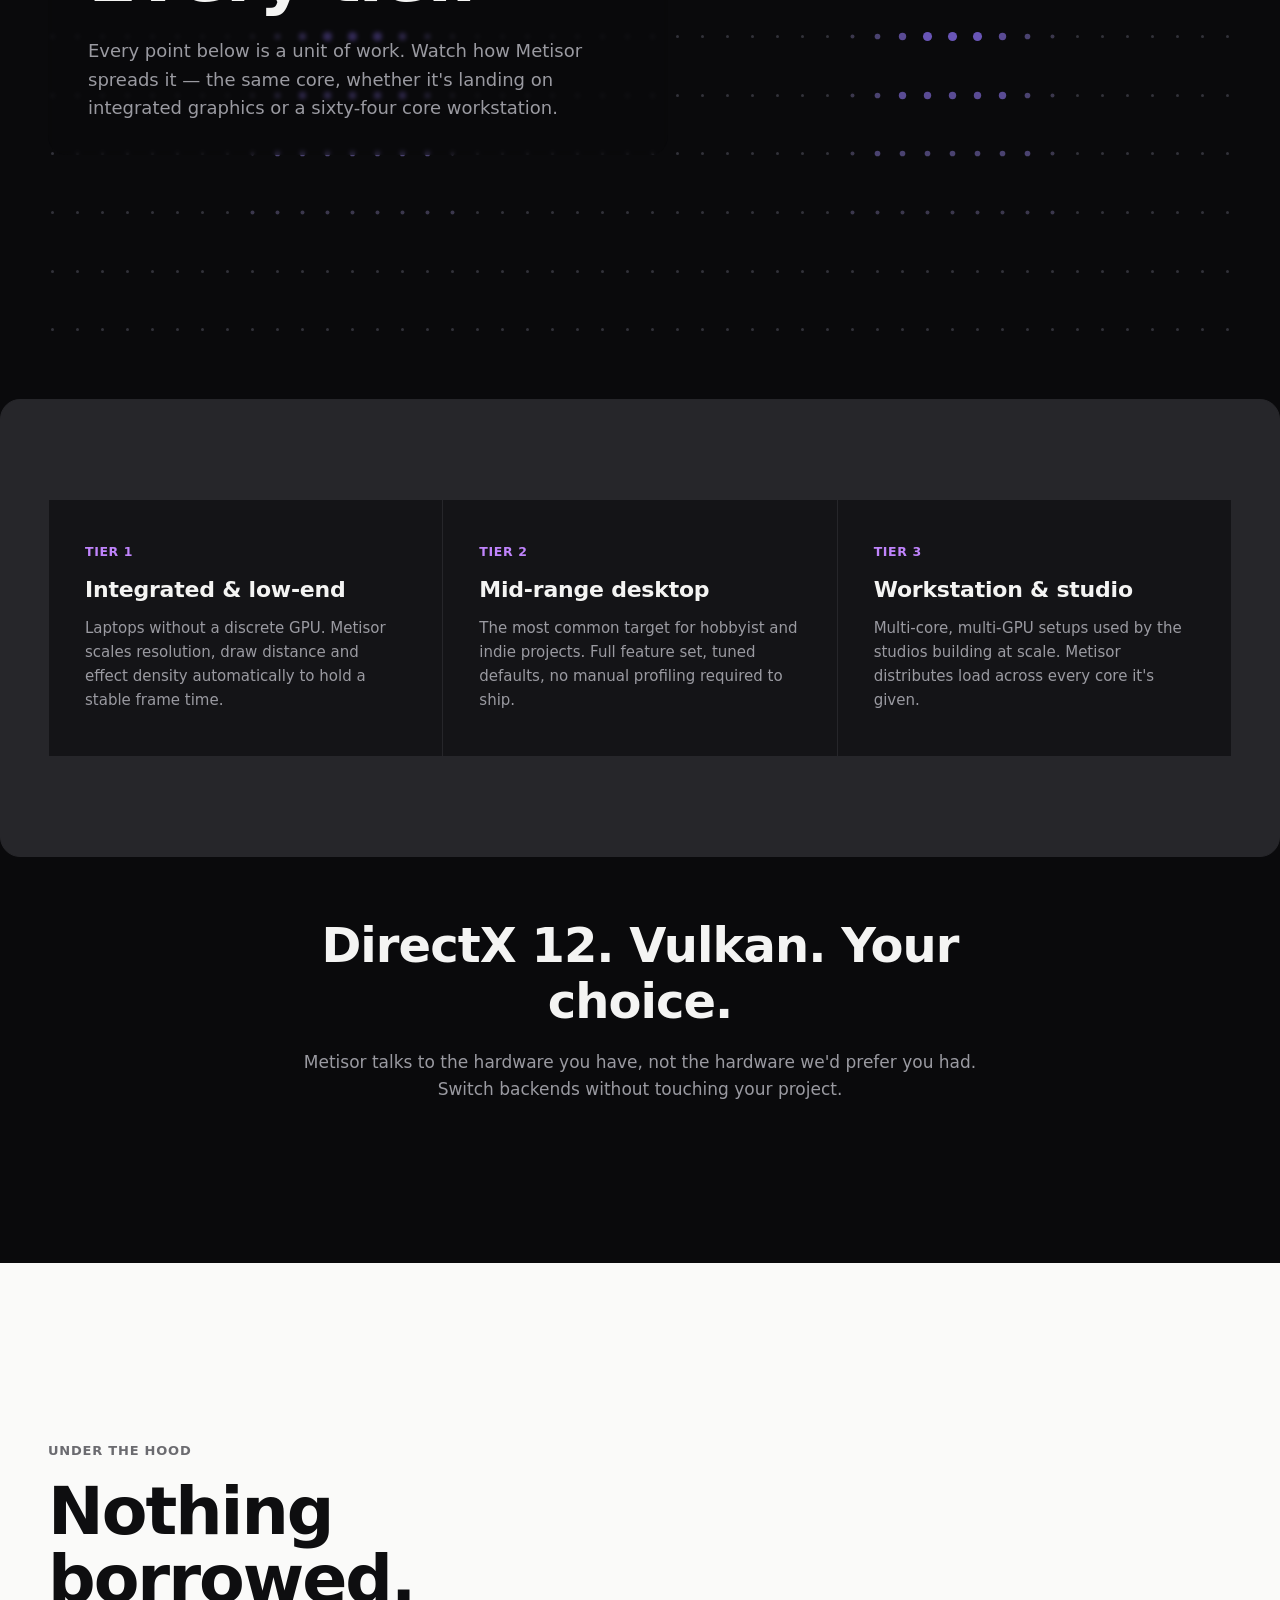
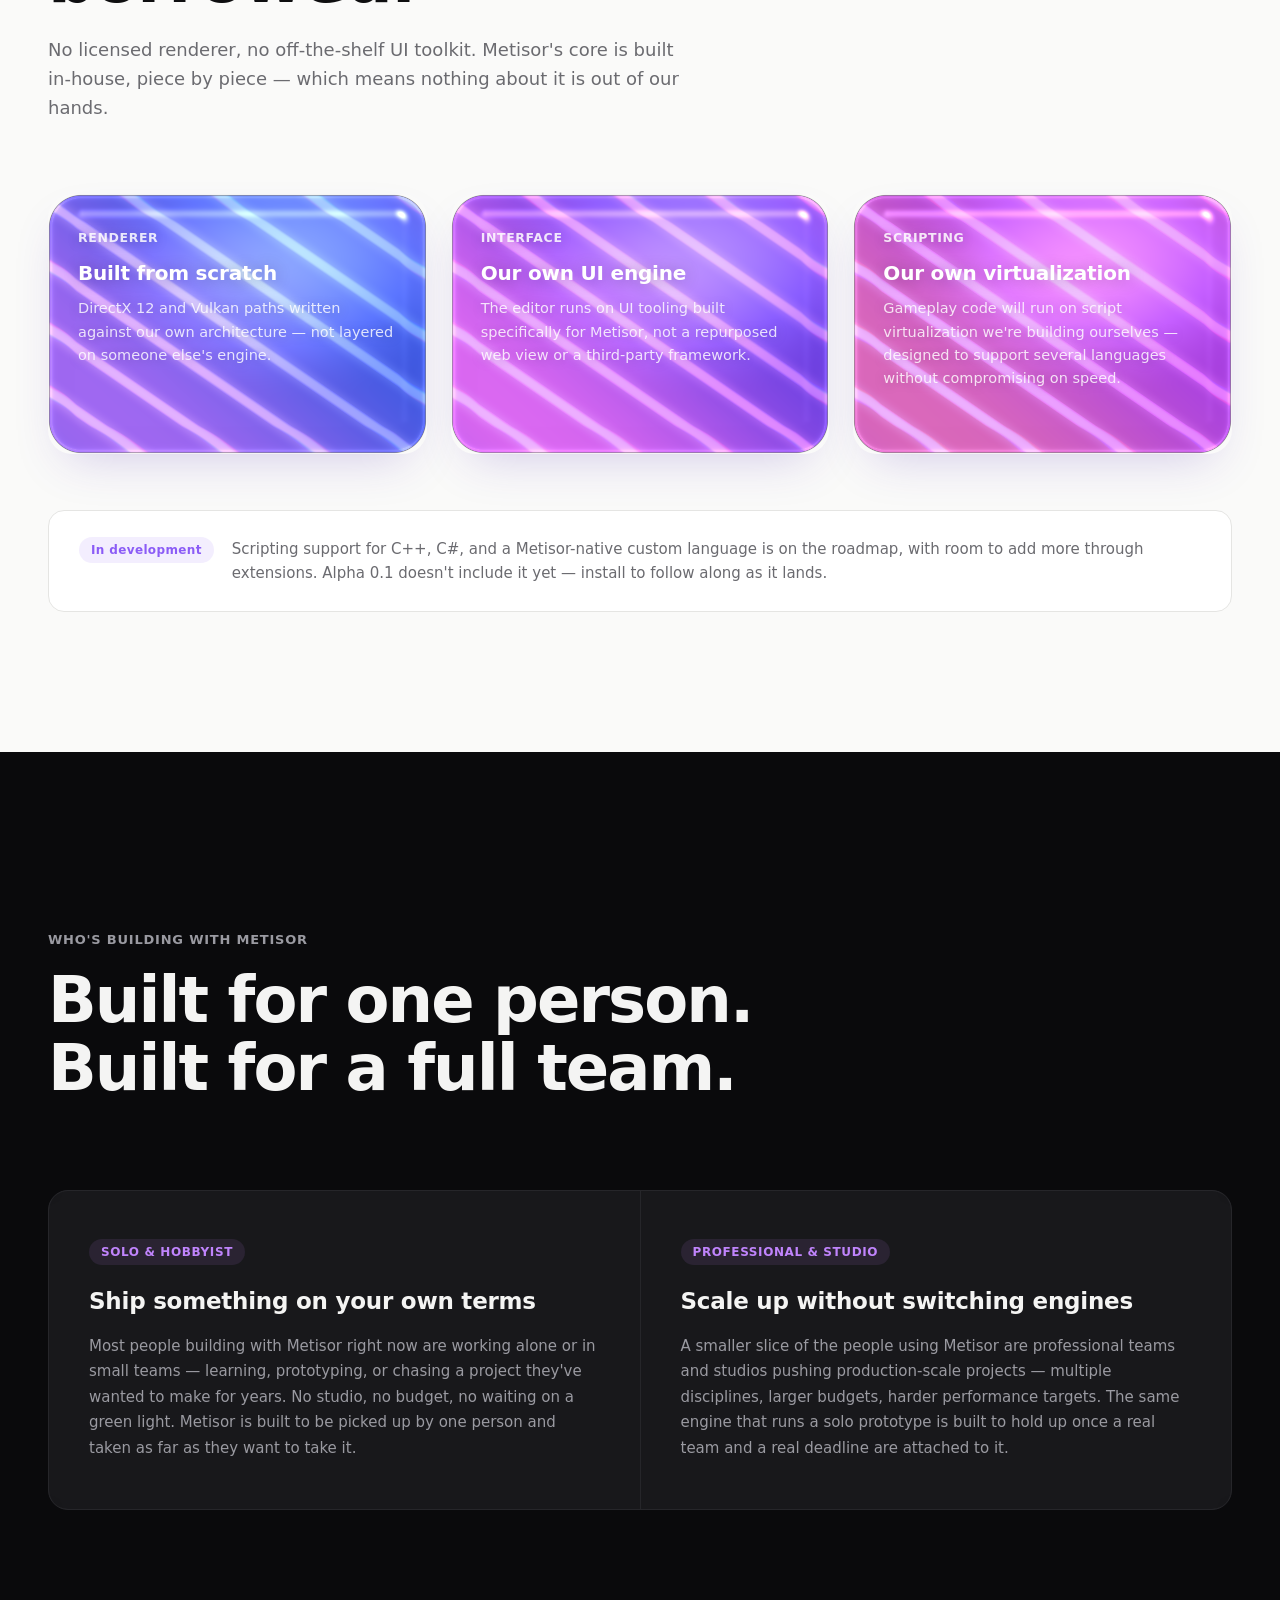
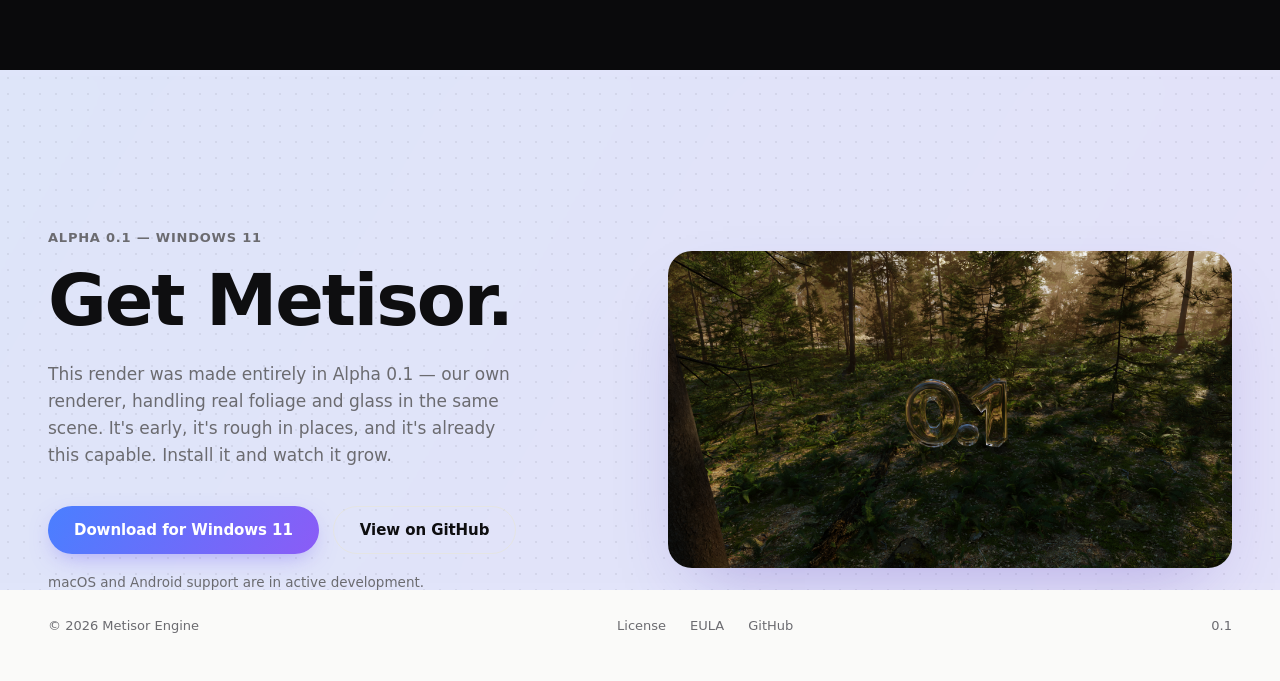
==== commit 3a9707dc: "Update index.html" ====
--- a/index.html
+++ b/index.html
@@ -243,7 +243,7 @@
           </div>
 
           <div class="get-metisor__visual">
-            <img src="Metisor0.1.png" alt="A forest scene rendered in Metisor Alpha 0.1, featuring a glass sculpture of the version number 0.1" class="get-metisor__image">
+            <img src="Website/Metisor0.1.png" alt="A forest scene rendered in Metisor Alpha 0.1, featuring a glass sculpture of the version number 0.1" class="get-metisor__image">
           </div>
         </div>
       </div>
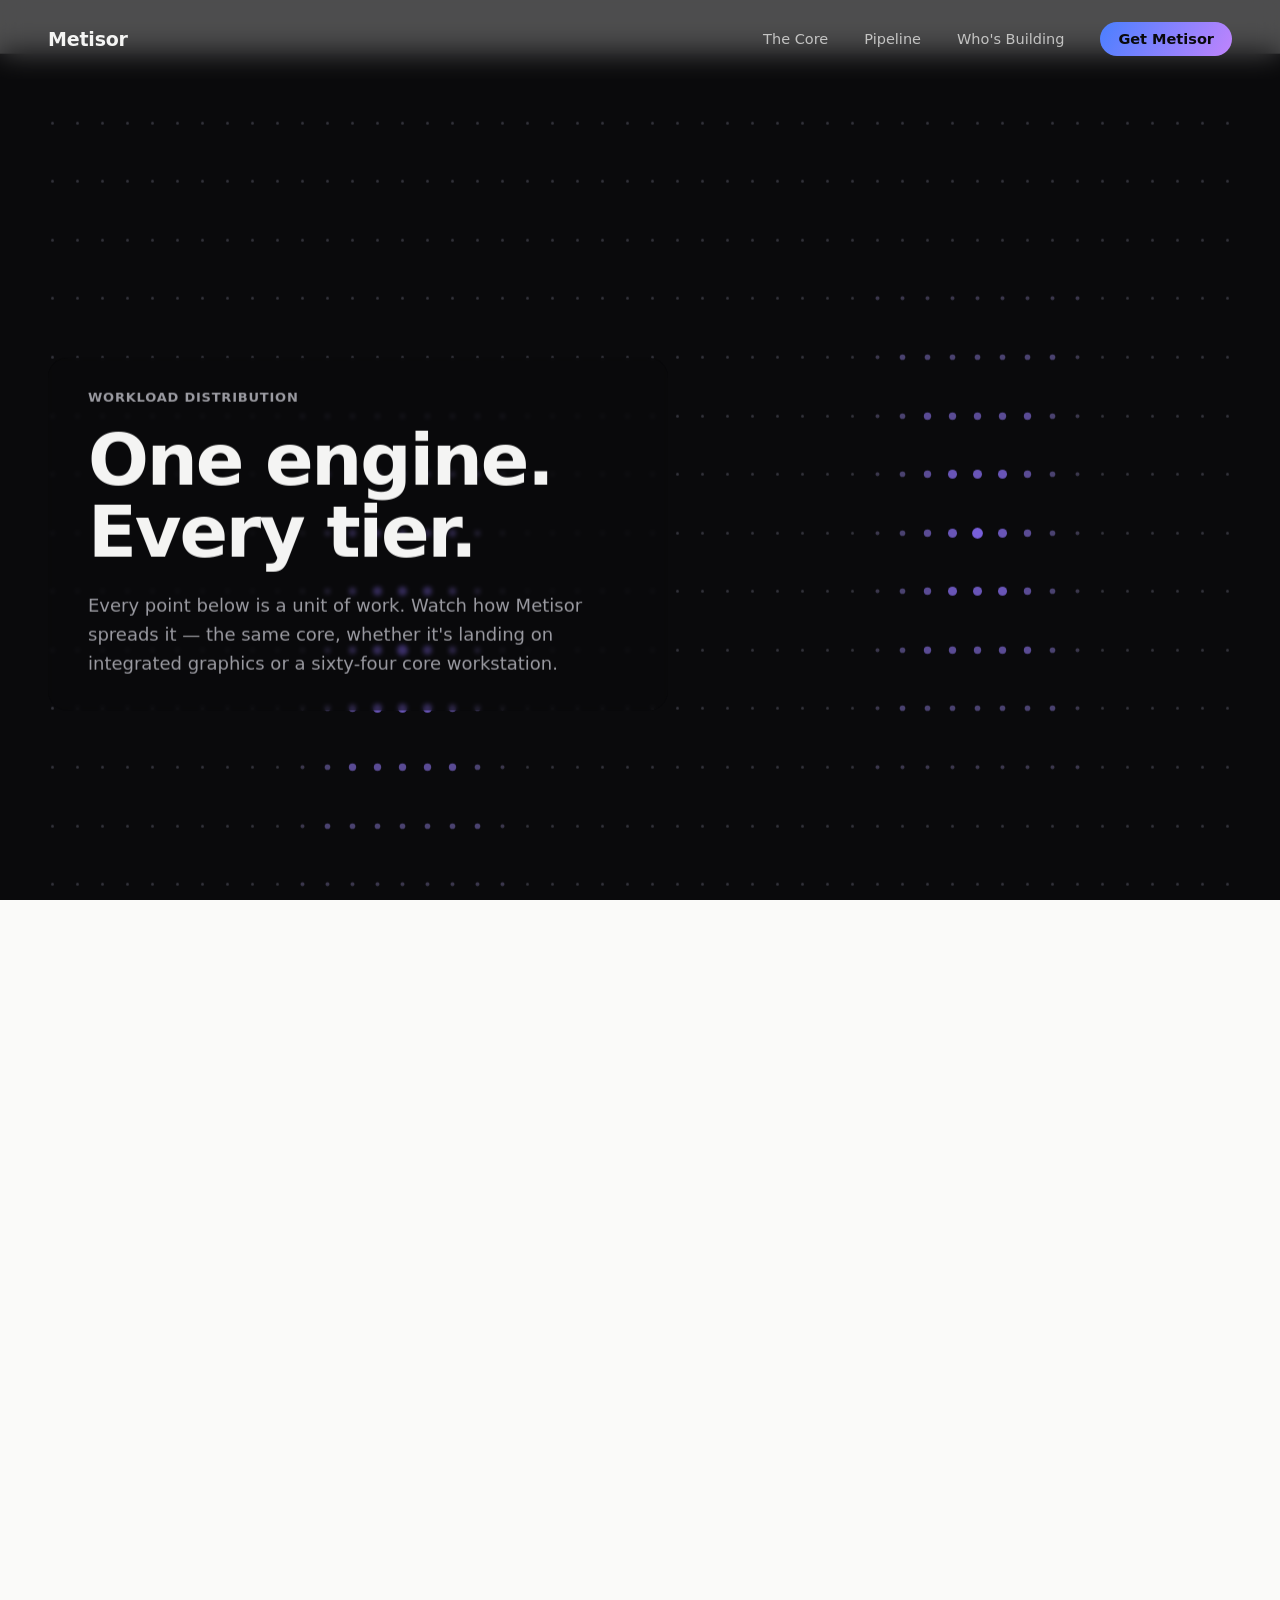
==== commit f6b6a856: "Update index.html" ====
--- a/index.html
+++ b/index.html
@@ -23,6 +23,10 @@
     </button>
   </header>
 
+  <div class="scroll-spacer"></div>
+
+  <div id="smooth-wrapper">
+    <div id="smooth-content">
   <main>
 
     <!-- ================= LANDING (light) ================= -->
@@ -57,7 +61,7 @@
         </div>
         <div class="strip__item">
           <span class="strip__label">In development</span>
-          <span class="strip__value">macOS · Android</span>
+          <span class="strip__value">macOS · Linux</span>
         </div>
         <div class="strip__item">
           <span class="strip__label">Runs on</span>
@@ -239,7 +243,7 @@
               <a href="#" class="btn btn--primary">Download for Windows 11</a>
               <a href="https://github.com/ScuffedWizard/Metisor-Game-Engine" class="btn btn--ghost" target="_blank" rel="noopener">View on GitHub</a>
             </div>
-            <p class="get-metisor__note">macOS and Android support are in active development.</p>
+            <p class="get-metisor__note">macOS and Linux support are in active development.</p>
           </div>
 
           <div class="get-metisor__visual">
@@ -260,9 +264,12 @@
     </span>
     <span class="footer__version">0.1</span>
   </footer>
-
-  <script src="Website/glass.js"></script>
-  <script src="Website/particles.js"></script>
-  <script src="Website/script.js"></script>
+    </div>
+  </div>
+
+  <script src="Website/smooth.js" defer></script>
+  <script src="Website/glass.js" defer></script>
+  <script src="Website/particles.js" defer></script>
+  <script src="Website/script.js" defer></script>
 </body>
 </html>
--- a/Website/style.css
+++ b/Website/style.css
@@ -1,829 +1,898 @@
-/* ===========================================================
-   Metisor — single continuous-scroll page
-   Shared tokens (theme-independent)
-   =========================================================== */
-:root{
-  --grad-1: #4A7FFF;
-  --grad-2: #8B5CF6;
-  --grad-3: #C084FC;
-
-  --font-display: "Google Sans Flex", "SF Pro Display", -apple-system, "Segoe UI", system-ui, sans-serif;
-  --font-body:    "SF Pro Text", "Google Sans Flex", -apple-system, "Segoe UI", system-ui, sans-serif;
-
-  --max-w: 1320px;
-  --gutter: 48px;
-}
-
-@media (max-width: 720px){
-  :root{ --gutter: 24px; }
-}
-
-/* Per-section theme scopes — same variable names, different values,
-   scoped to the section so light and dark pages never collide. */
-.theme-light{
-  --bg:       #FAFAF9;
-  --ink:      #0E0E10;
-  --ink-soft: #6B6B70;
-  --line:     #E5E5E3;
-  --surface:  #FFFFFF;
-}
-
-.theme-dark{
-  --bg:       #0A0A0C;
-  --ink:      #F4F4F3;
-  --ink-soft: #9A9AA1;
-  --line:     #26262A;
-  --surface:  #141417;
-}
-
-*,*::before,*::after{ box-sizing: border-box; }
-
-html{ scroll-behavior: smooth; }
-
-body{
-  margin: 0;
-  font-family: var(--font-body);
-  -webkit-font-smoothing: antialiased;
-  text-rendering: optimizeLegibility;
-  background: #FAFAF9; /* matches first section, avoids a flash before sections paint */
-}
-
-img{ max-width: 100%; display: block; }
-a{ color: inherit; text-decoration: none; }
-
-@media (prefers-reduced-motion: reduce){
-  *, *::before, *::after{
-    animation-duration: 0.001ms !important;
-    animation-iteration-count: 1 !important;
-    transition-duration: 0.001ms !important;
-    scroll-behavior: auto !important;
-  }
-}
-
-/* Every themed section paints its own background/text color */
-section.theme-light,
-section.theme-dark{
-  background: var(--bg);
-  color: var(--ink);
-}
-
-/* ===========================================================
-   Nav — theme-aware, swaps via JS as sections scroll past
-   =========================================================== */
-.nav{
-  position: fixed;
-  top: 0; left: 0; right: 0;
-  z-index: 50;
-  display: flex;
-  align-items: center;
-  justify-content: space-between;
-  padding: 22px var(--gutter);
-  background: rgba(250, 250, 249, 0.72);
-  backdrop-filter: blur(14px) saturate(140%);
-  -webkit-backdrop-filter: blur(14px) saturate(140%);
-  border-bottom: 1px solid transparent;
-  transition: background 0.35s ease, border-color 0.35s ease;
-  color: #0E0E10;
-}
-
-.nav.is-scrolled{
-  border-bottom-color: #E5E5E3;
-}
-
-.nav.nav--dark{
-  background: rgba(10, 10, 12, 0.72);
-  color: #F4F4F3;
-}
-
-.nav.nav--dark.is-scrolled{
-  border-bottom-color: #26262A;
-}
-
-.nav__mark{
-  font-family: var(--font-display);
-  font-weight: 700;
-  font-size: 19px;
-  letter-spacing: -0.01em;
-}
-
-.nav__links{
-  display: flex;
-  align-items: center;
-  gap: 36px;
-}
-
-.nav__link{
-  font-size: 14.5px;
-  font-weight: 500;
-  opacity: 0.72;
-  transition: opacity 0.2s ease;
-}
-
-.nav__link:hover{ opacity: 1; }
-
-.nav__link--cta{
-  color: #FFFFFF;
-  opacity: 1;
-  background: linear-gradient(120deg, var(--grad-1), var(--grad-2));
-  padding: 9px 18px;
-  border-radius: 100px;
-  font-weight: 600;
-}
-
-.nav--dark .nav__link--cta{
-  color: #0A0A0C;
-  background: linear-gradient(120deg, var(--grad-1), var(--grad-3));
-}
-
-.nav__link--cta:hover{ opacity: 0.92; }
-
-.nav__toggle{
-  display: none;
-  flex-direction: column;
-  justify-content: center;
-  gap: 5px;
-  width: 32px; height: 32px;
-  background: none;
-  border: none;
-  cursor: pointer;
-}
-
-.nav__toggle span{
-  display: block;
-  height: 1.5px;
-  background: currentColor;
-  border-radius: 2px;
-}
-
-@media (max-width: 860px){
-  .nav__links{ display: none; }
-  .nav__toggle{ display: flex; }
-}
-
-/* ===========================================================
-   Landing hero
-   =========================================================== */
-.hero{
-  max-width: 1180px;
-  margin: 0 auto;
-  padding: 200px var(--gutter) 120px;
-  display: flex;
-  flex-direction: column;
-  align-items: flex-start;
-  min-height: 88vh;
-  justify-content: center;
-}
-
-.hero__eyebrow{
-  font-size: 13px;
-  font-weight: 600;
-  letter-spacing: 0.06em;
-  text-transform: uppercase;
-  color: var(--ink-soft);
-  margin: 0 0 20px;
-}
-
-.hero__headline{
-  font-family: var(--font-display);
-  font-weight: 750;
-  font-size: clamp(56px, 8vw, 128px);
-  line-height: 0.96;
-  letter-spacing: -0.03em;
-  margin: 0 0 28px;
-}
-
-.grad-text{
-  background: linear-gradient(100deg, var(--grad-1) 0%, var(--grad-2) 45%, var(--grad-3) 85%);
-  background-size: 200% 100%;
-  -webkit-background-clip: text;
-  background-clip: text;
-  color: transparent;
-  animation: gradient-drift 9s ease-in-out infinite;
-  display: inline-block;
-}
-
-@keyframes gradient-drift{
-  0%   { background-position: 0% 50%; }
-  50%  { background-position: 100% 50%; }
-  100% { background-position: 0% 50%; }
-}
-
-.hero__sub{
-  font-size: 20px;
-  line-height: 1.55;
-  color: var(--ink-soft);
-  max-width: 620px;
-  margin: 0 0 40px;
-}
-
-.hero__actions{
-  display: flex;
-  gap: 14px;
-  flex-wrap: wrap;
-}
-
-.btn{
-  display: inline-flex;
-  align-items: center;
-  justify-content: center;
-  padding: 14px 26px;
-  border-radius: 100px;
-  font-size: 15px;
-  font-weight: 600;
-  letter-spacing: -0.005em;
-  transition: transform 0.25s cubic-bezier(.2,.8,.2,1), box-shadow 0.25s ease, background 0.25s ease, border-color 0.25s ease;
-}
-
-.btn--primary{
-  color: #FFFFFF;
-  background: linear-gradient(120deg, var(--grad-1), var(--grad-2));
-  box-shadow: 0 8px 24px -8px rgba(112, 92, 246, 0.55);
-}
-
-.btn--primary:hover{
-  transform: translateY(-2px);
-  box-shadow: 0 12px 28px -8px rgba(112, 92, 246, 0.65);
-}
-
-.btn--ghost{
-  color: var(--ink);
-  background: transparent;
-  border: 1px solid var(--line);
-}
-
-.btn--ghost:hover{
-  border-color: var(--ink);
-  transform: translateY(-2px);
-}
-
-@media (max-width: 980px){
-  .hero{
-    padding-top: 150px;
-    min-height: unset;
-  }
-  .hero__sub{ max-width: 100%; }
-}
-
-/* ===========================================================
-   Stat strip (landing)
-   =========================================================== */
-.strip{
-  max-width: var(--max-w);
-  margin: 0 auto;
-  padding: 56px var(--gutter) 120px;
-  display: grid;
-  grid-template-columns: repeat(4, 1fr);
-  gap: 32px;
-  border-top: 1px solid var(--line);
-}
-
-.strip__item{
-  display: flex;
-  flex-direction: column;
-  gap: 8px;
-}
-
-.strip__label{
-  font-size: 12.5px;
-  font-weight: 600;
-  letter-spacing: 0.05em;
-  text-transform: uppercase;
-  color: var(--ink-soft);
-}
-
-.strip__value{
-  font-family: var(--font-display);
-  font-size: 17px;
-  font-weight: 600;
-  letter-spacing: -0.01em;
-}
-
-@media (max-width: 860px){
-  .strip{
-    grid-template-columns: repeat(2, 1fr);
-    row-gap: 40px;
-  }
-}
-
-/* ===========================================================
-   Core hero — the load grid
-   =========================================================== */
-.core-hero{
-  position: relative;
-  min-height: 100vh;
-  display: flex;
-  align-items: center;
-  overflow: hidden;
-  padding: 140px var(--gutter) 80px;
-}
-
-.core-hero__grid{
-  position: absolute;
-  inset: 0;
-  display: grid;
-  grid-template-columns: repeat(48, 1fr);
-  grid-auto-rows: 1fr;
-  place-items: center;
-  padding: 40px;
-  opacity: 0.85;
-}
-
-.load-dot{
-  width: 3px;
-  height: 3px;
-  border-radius: 50%;
-  background: #3A3A42;
-  transition: transform 1.1s cubic-bezier(.22,.61,.36,1), background-color 1.1s cubic-bezier(.22,.61,.36,1);
-}
-
-.core-hero__text{
-  position: relative;
-  z-index: 2;
-  max-width: 620px;
-  padding: 32px 40px;
-  background: rgba(10, 10, 12, 0.55);
-  backdrop-filter: blur(2px);
-  border-radius: 20px;
-}
-
-.core-hero__eyebrow{
-  font-size: 13px;
-  font-weight: 600;
-  letter-spacing: 0.06em;
-  text-transform: uppercase;
-  color: var(--ink-soft);
-  margin: 0 0 20px;
-}
-
-.core-hero__headline{
-  font-family: var(--font-display);
-  font-weight: 750;
-  font-size: clamp(44px, 5.6vw, 76px);
-  line-height: 1.0;
-  letter-spacing: -0.03em;
-  margin: 0 0 24px;
-}
-
-.core-hero__sub{
-  font-size: 18px;
-  line-height: 1.6;
-  color: var(--ink-soft);
-  margin: 0;
-}
-
-@media (max-width: 720px){
-  .core-hero__text{ padding: 24px 22px; }
-}
-
-/* ===========================================================
-   Tiers
-   =========================================================== */
-.tiers{
-  max-width: var(--max-w);
-  margin: 0 auto;
-  padding: 100px var(--gutter);
-  display: grid;
-  grid-template-columns: repeat(3, 1fr);
-  gap: 1px;
-  background: var(--line);
-  border: 1px solid var(--line);
-  border-radius: 20px;
-  overflow: hidden;
-}
-
-.tier{
-  background: var(--surface);
-  padding: 44px 36px;
-  display: flex;
-  flex-direction: column;
-}
-
-.tier__index{
-  font-size: 12.5px;
-  font-weight: 600;
-  letter-spacing: 0.05em;
-  text-transform: uppercase;
-  color: var(--grad-3);
-  margin-bottom: 18px;
-}
-
-.tier__name{
-  font-family: var(--font-display);
-  font-size: 22px;
-  font-weight: 650;
-  letter-spacing: -0.01em;
-  margin: 0 0 14px;
-}
-
-.tier__desc{
-  font-size: 15px;
-  line-height: 1.6;
-  color: var(--ink-soft);
-  margin: 0;
-}
-
-@media (max-width: 860px){
-  .tiers{ grid-template-columns: 1fr; }
-}
-
-/* ===========================================================
-   Backends
-   =========================================================== */
-.backends{
-  max-width: 780px;
-  margin: 0 auto;
-  padding: 60px var(--gutter) 160px;
-  text-align: center;
-}
-
-.backends__headline{
-  font-family: var(--font-display);
-  font-weight: 700;
-  font-size: clamp(32px, 4vw, 48px);
-  letter-spacing: -0.02em;
-  margin: 0 0 20px;
-}
-
-.backends__sub{
-  font-size: 17px;
-  line-height: 1.6;
-  color: var(--ink-soft);
-  margin: 0;
-}
-
-/* ===========================================================
-   Pipeline
-   =========================================================== */
-.pipeline{
-  max-width: var(--max-w);
-  margin: 0 auto;
-  padding: 180px var(--gutter) 140px;
-  position: relative;
-}
-
-.pipeline__intro{
-  max-width: 640px;
-  margin: 0 0 72px;
-}
-
-.pipeline__eyebrow{
-  font-size: 13px;
-  font-weight: 600;
-  letter-spacing: 0.06em;
-  text-transform: uppercase;
-  color: var(--ink-soft);
-  margin: 0 0 20px;
-}
-
-.pipeline__headline{
-  font-family: var(--font-display);
-  font-weight: 750;
-  font-size: clamp(40px, 5.2vw, 68px);
-  letter-spacing: -0.03em;
-  line-height: 1.02;
-  margin: 0 0 22px;
-}
-
-.pipeline__sub{
-  font-size: 18px;
-  line-height: 1.6;
-  color: var(--ink-soft);
-  margin: 0;
-}
-
-.glass-grid{
-  display: grid;
-  grid-template-columns: repeat(3, 1fr);
-  gap: 24px;
-  margin-bottom: 56px;
-}
-
-.glass-card{
-  position: relative;
-  border-radius: 24px;
-  overflow: hidden;
-  min-height: 260px;
-  box-shadow: 0 20px 50px -20px rgba(74, 40, 180, 0.25);
-}
-
-.glass-card__canvas{
-  position: absolute;
-  inset: 0;
-  width: 100%;
-  height: 100%;
-  display: block;
-}
-
-.glass-card__content{
-  position: relative;
-  z-index: 1;
-  padding: 36px 30px;
-  display: flex;
-  flex-direction: column;
-  min-height: 260px;
-  pointer-events: none;
-}
-
-.glass-card__label{
-  font-size: 12.5px;
-  font-weight: 600;
-  letter-spacing: 0.05em;
-  text-transform: uppercase;
-  color: rgba(255,255,255,0.85);
-  margin-bottom: 16px;
-  text-shadow: 0 1px 12px rgba(20,10,50,0.25);
-}
-
-.glass-card__title{
-  font-family: var(--font-display);
-  font-size: 20px;
-  font-weight: 650;
-  letter-spacing: -0.01em;
-  margin: 0 0 12px;
-  color: #FFFFFF;
-  text-shadow: 0 1px 16px rgba(20,10,50,0.3);
-}
-
-.glass-card__desc{
-  font-size: 14.5px;
-  line-height: 1.6;
-  color: rgba(255,255,255,0.82);
-  margin: 0;
-  text-shadow: 0 1px 12px rgba(20,10,50,0.25);
-}
-
-.roadmap-note{
-  display: flex;
-  align-items: flex-start;
-  gap: 18px;
-  padding: 26px 30px;
-  border: 1px solid var(--line);
-  border-radius: 16px;
-  background: var(--surface);
-}
-
-.roadmap-note__badge{
-  flex-shrink: 0;
-  font-size: 12px;
-  font-weight: 600;
-  letter-spacing: 0.03em;
-  color: var(--grad-2);
-  background: rgba(139, 92, 246, 0.1);
-  padding: 6px 12px;
-  border-radius: 100px;
-  white-space: nowrap;
-}
-
-.roadmap-note__text{
-  font-size: 15px;
-  line-height: 1.6;
-  color: var(--ink-soft);
-  margin: 0;
-}
-
-@media (max-width: 900px){
-  .glass-grid{ grid-template-columns: 1fr; }
-  .roadmap-note{ flex-direction: column; }
-}
-
-/* ===========================================================
-   Who's Building
-   =========================================================== */
-.builders{
-  position: relative;
-  max-width: var(--max-w);
-  margin: 0 auto;
-  padding: 180px var(--gutter) 160px;
-  overflow: hidden;
-}
-
-.builders__canvas{
-  position: absolute;
-  top: 0; left: 0;
-  width: 100%;
-  height: 100%;
-  z-index: 0;
-  pointer-events: none;
-}
-
-.builders__intro{
-  position: relative;
-  z-index: 1;
-  max-width: 720px;
-  margin: 0 0 88px;
-  pointer-events: none;
-}
-
-.builders__eyebrow{
-  font-size: 13px;
-  font-weight: 600;
-  letter-spacing: 0.06em;
-  text-transform: uppercase;
-  color: var(--ink-soft);
-  margin: 0 0 20px;
-}
-
-.builders__headline{
-  font-family: var(--font-display);
-  font-weight: 750;
-  font-size: clamp(38px, 5vw, 64px);
-  line-height: 1.05;
-  letter-spacing: -0.03em;
-  margin: 0;
-}
-
-.builders__columns{
-  position: relative;
-  z-index: 1;
-  display: grid;
-  grid-template-columns: 1fr 1fr;
-  gap: 1px;
-  background: var(--line);
-  border: 1px solid var(--line);
-  border-radius: 20px;
-  overflow: hidden;
-  pointer-events: none;
-}
-
-.builders__col{
-  background: rgba(20, 20, 23, 0.72);
-  backdrop-filter: blur(6px);
-  -webkit-backdrop-filter: blur(6px);
-  padding: 48px 40px;
-}
-
-.builders__tag{
-  display: inline-block;
-  font-size: 12px;
-  font-weight: 600;
-  letter-spacing: 0.05em;
-  text-transform: uppercase;
-  color: var(--grad-3);
-  background: rgba(192, 132, 252, 0.1);
-  padding: 6px 12px;
-  border-radius: 100px;
-  margin-bottom: 22px;
-}
-
-.builders__col-title{
-  font-family: var(--font-display);
-  font-size: 23px;
-  font-weight: 650;
-  letter-spacing: -0.01em;
-  line-height: 1.25;
-  margin: 0 0 18px;
-}
-
-.builders__col-desc{
-  font-size: 15px;
-  line-height: 1.7;
-  color: var(--ink-soft);
-  margin: 0;
-}
-
-@media (max-width: 860px){
-  .builders__columns{ grid-template-columns: 1fr; }
-}
-
-/* ===========================================================
-   Get Metisor
-   =========================================================== */
-.get-metisor{
-  position: relative;
-  overflow: hidden;
-  padding: 160px 0 0;
-}
-
-.get-metisor__glow{
-  position: absolute;
-  top: -40%;
-  left: -20%;
-  width: 140%;
-  height: 180%;
-  background: linear-gradient(120deg, #4A7FFF, #8B5CF6, #C084FC, #4A7FFF);
-  background-size: 400% 400%;
-  filter: blur(90px);
-  opacity: 0.16;
-  animation: get-metisor-shift 14s ease infinite;
-  z-index: 0;
-  pointer-events: none;
-}
-
-@keyframes get-metisor-shift{
-  0%   { background-position: 0% 50%; }
-  50%  { background-position: 100% 50%; }
-  100% { background-position: 0% 50%; }
-}
-
-.get-metisor__dots{
-  position: absolute;
-  inset: 0;
-  background-image: radial-gradient(rgba(14, 14, 16, 0.09) 1.4px, transparent 1.4px);
-  background-size: 16px 16px;
-  opacity: 0.7;
-  z-index: 0;
-  pointer-events: none;
-}
-
-.get-metisor__content{
-  position: relative;
-  z-index: 1;
-  max-width: var(--max-w);
-  margin: 0 auto;
-  padding: 0 var(--gutter) 0;
-  display: grid;
-  grid-template-columns: 1fr 1fr;
-  gap: 56px;
-  align-items: center;
-}
-
-.get-metisor__eyebrow{
-  font-size: 13px;
-  font-weight: 600;
-  letter-spacing: 0.06em;
-  text-transform: uppercase;
-  color: var(--ink-soft);
-  margin: 0 0 20px;
-}
-
-.get-metisor__headline{
-  font-family: var(--font-display);
-  font-weight: 750;
-  font-size: clamp(44px, 5.6vw, 76px);
-  letter-spacing: -0.03em;
-  line-height: 1.0;
-  margin: 0 0 24px;
-}
-
-.get-metisor__sub{
-  font-size: 17px;
-  line-height: 1.6;
-  color: var(--ink-soft);
-  max-width: 480px;
-  margin: 0 0 36px;
-}
-
-.get-metisor__actions{
-  display: flex;
-  gap: 14px;
-  flex-wrap: wrap;
-  margin-bottom: 20px;
-}
-
-.get-metisor__note{
-  font-size: 13.5px;
-  color: var(--ink-soft);
-  margin: 0;
-}
-
-.get-metisor__visual{
-  border-radius: 24px;
-  overflow: hidden;
-  box-shadow: 0 30px 70px -30px rgba(74, 40, 180, 0.35);
-}
-
-.get-metisor__image{
-  width: 100%;
-  height: 100%;
-  object-fit: cover;
-  display: block;
-}
-
-@media (max-width: 900px){
-  .get-metisor{ padding-top: 120px; }
-  .get-metisor__content{
-    grid-template-columns: 1fr;
-    padding-bottom: 60px;
-  }
-  .get-metisor__sub{ max-width: 100%; }
-}
-
-/* ===========================================================
-   Footer
-   =========================================================== */
-.footer{
-  max-width: var(--max-w);
-  margin: 0 auto;
-  padding: 28px var(--gutter) 48px;
-  display: flex;
-  align-items: center;
-  justify-content: space-between;
-  gap: 24px;
-  font-size: 13px;
-  color: #6B6B70;
-  flex-wrap: wrap;
-}
-
-.footer__links{
-  display: flex;
-  gap: 24px;
-}
-
-.footer__links a{
-  color: #6B6B70;
-  transition: color 0.2s ease;
-}
-
-.footer__links a:hover{
-  color: #0E0E10;
-}+/* ===========================================================
+   Metisor — single continuous-scroll page
+   Shared tokens (theme-independent)
+   =========================================================== */
+:root{
+  --grad-1: #4A7FFF;
+  --grad-2: #8B5CF6;
+  --grad-3: #C084FC;
+
+  --font-display: "Google Sans Flex", "SF Pro Display", -apple-system, "Segoe UI", system-ui, sans-serif;
+  --font-body:    "SF Pro Text", "Google Sans Flex", -apple-system, "Segoe UI", system-ui, sans-serif;
+
+  --max-w: 1320px;
+  --gutter: 48px;
+}
+
+@media (max-width: 720px){
+  :root{ --gutter: 24px; }
+}
+
+/* Per-section theme scopes — same variable names, different values,
+   scoped to the section so light and dark pages never collide. */
+.theme-light{
+  --bg:       #FAFAF9;
+  --ink:      #0E0E10;
+  --ink-soft: #6B6B70;
+  --line:     #E5E5E3;
+  --surface:  #FFFFFF;
+}
+
+.theme-dark{
+  --bg:       #0A0A0C;
+  --ink:      #F4F4F3;
+  --ink-soft: #9A9AA1;
+  --line:     #26262A;
+  --surface:  #141417;
+}
+
+*,*::before,*::after{ box-sizing: border-box; }
+
+/* scroll-behavior intentionally omitted here — smooth.js drives all
+   scrolling (native + eased anchor jumps); leaving CSS scroll-behavior:
+   smooth on would stack the browser's own smooth-scroll animation on top
+   of ours every frame and cause lag. */
+
+body{
+  margin: 0;
+  overscroll-behavior-y: none; /* stops rubber-band bounce from fighting the lagged transform */
+  font-family: var(--font-body);
+  -webkit-font-smoothing: antialiased;
+  text-rendering: optimizeLegibility;
+  background: #FAFAF9; /* matches first section, avoids a flash before sections paint */
+}
+
+img{ max-width: 100%; display: block; }
+a{ color: inherit; text-decoration: none; }
+
+@media (prefers-reduced-motion: reduce){
+  *, *::before, *::after{
+    animation-duration: 0.001ms !important;
+    animation-iteration-count: 1 !important;
+    transition-duration: 0.001ms !important;
+    scroll-behavior: auto !important;
+  }
+}
+
+/* ===========================================================
+   Scroll reveal — consistent easing language across the site
+   =========================================================== */
+.reveal{
+  opacity: 0;
+  transform: translateY(28px);
+  transition: opacity 0.9s cubic-bezier(.22,.61,.36,1),
+              transform 0.9s cubic-bezier(.22,.61,.36,1);
+  will-change: opacity, transform;
+}
+
+.reveal--visible{
+  opacity: 1;
+  transform: translateY(0);
+}
+
+/* Stagger siblings inside grid/list groups so they don't all land at once */
+.tiers .tier.reveal--visible:nth-child(1){ transition-delay: 0s; }
+.tiers .tier.reveal--visible:nth-child(2){ transition-delay: 0.08s; }
+.tiers .tier.reveal--visible:nth-child(3){ transition-delay: 0.16s; }
+
+.glass-grid .glass-card.reveal--visible:nth-child(1){ transition-delay: 0s; }
+.glass-grid .glass-card.reveal--visible:nth-child(2){ transition-delay: 0.08s; }
+.glass-grid .glass-card.reveal--visible:nth-child(3){ transition-delay: 0.16s; }
+
+.builders__columns .builders__col.reveal--visible:nth-child(1){ transition-delay: 0s; }
+.builders__columns .builders__col.reveal--visible:nth-child(2){ transition-delay: 0.1s; }
+
+@media (prefers-reduced-motion: reduce){
+  .reveal{
+    opacity: 1;
+    transform: none;
+    transition: none;
+  }
+}
+
+/* Every themed section paints its own background/text color */
+section.theme-light,
+section.theme-dark{
+  background: var(--bg);
+  color: var(--ink);
+}
+
+/* ===========================================================
+   Smooth scroll wrapper — content is transform-driven and lags
+   slightly behind the real (native) scroll position, which stays
+   in a normal spacer div so the browser's own scrollbar/keyboard/
+   touch/accessibility behavior is completely untouched.
+   =========================================================== */
+#smooth-wrapper{
+  position: fixed;
+  top: 0; left: 0;
+  width: 100%;
+  height: 100%;
+  overflow: hidden;
+  z-index: 1;
+}
+
+#smooth-content{
+  position: absolute;
+  top: 0; left: 0;
+  width: 100%;
+  will-change: transform;
+}
+
+.scroll-spacer{
+  position: relative;
+  width: 1px;
+  opacity: 0;
+  pointer-events: none;
+}
+
+/* ===========================================================
+   Nav — theme-aware, swaps via JS as sections scroll past
+   =========================================================== */
+.nav{
+  position: fixed;
+  top: 0; left: 0; right: 0;
+  z-index: 50;
+  display: flex;
+  align-items: center;
+  justify-content: space-between;
+  padding: 22px var(--gutter);
+  background: rgba(250, 250, 249, 0.72);
+  backdrop-filter: blur(14px) saturate(140%);
+  -webkit-backdrop-filter: blur(14px) saturate(140%);
+  border-bottom: 1px solid transparent;
+  transition: background 0.35s ease, border-color 0.35s ease;
+  color: #0E0E10;
+}
+
+.nav.is-scrolled{
+  border-bottom-color: #E5E5E3;
+}
+
+.nav.nav--dark{
+  background: rgba(10, 10, 12, 0.72);
+  color: #F4F4F3;
+}
+
+.nav.nav--dark.is-scrolled{
+  border-bottom-color: #26262A;
+}
+
+.nav__mark{
+  font-family: var(--font-display);
+  font-weight: 700;
+  font-size: 19px;
+  letter-spacing: -0.01em;
+}
+
+.nav__links{
+  display: flex;
+  align-items: center;
+  gap: 36px;
+}
+
+.nav__link{
+  font-size: 14.5px;
+  font-weight: 500;
+  opacity: 0.72;
+  transition: opacity 0.2s ease;
+}
+
+.nav__link:hover{ opacity: 1; }
+
+.nav__link--cta{
+  color: #FFFFFF;
+  opacity: 1;
+  background: linear-gradient(120deg, var(--grad-1), var(--grad-2));
+  padding: 9px 18px;
+  border-radius: 100px;
+  font-weight: 600;
+}
+
+.nav--dark .nav__link--cta{
+  color: #0A0A0C;
+  background: linear-gradient(120deg, var(--grad-1), var(--grad-3));
+}
+
+.nav__link--cta:hover{ opacity: 0.92; }
+
+.nav__toggle{
+  display: none;
+  flex-direction: column;
+  justify-content: center;
+  gap: 5px;
+  width: 32px; height: 32px;
+  background: none;
+  border: none;
+  cursor: pointer;
+}
+
+.nav__toggle span{
+  display: block;
+  height: 1.5px;
+  background: currentColor;
+  border-radius: 2px;
+}
+
+@media (max-width: 860px){
+  .nav__links{ display: none; }
+  .nav__toggle{ display: flex; }
+}
+
+/* ===========================================================
+   Landing hero
+   =========================================================== */
+.hero{
+  max-width: 1180px;
+  margin: 0 auto;
+  padding: 200px var(--gutter) 120px;
+  display: flex;
+  flex-direction: column;
+  align-items: flex-start;
+  min-height: 88vh;
+  justify-content: center;
+}
+
+.hero__eyebrow{
+  font-size: 13px;
+  font-weight: 600;
+  letter-spacing: 0.06em;
+  text-transform: uppercase;
+  color: var(--ink-soft);
+  margin: 0 0 20px;
+}
+
+.hero__headline{
+  font-family: var(--font-display);
+  font-weight: 750;
+  font-size: clamp(56px, 8vw, 128px);
+  line-height: 0.96;
+  letter-spacing: -0.03em;
+  margin: 0 0 28px;
+}
+
+.grad-text{
+  background: linear-gradient(100deg, var(--grad-1) 0%, var(--grad-2) 45%, var(--grad-3) 85%);
+  background-size: 200% 100%;
+  -webkit-background-clip: text;
+  background-clip: text;
+  color: transparent;
+  animation: gradient-drift 9s ease-in-out infinite;
+  display: inline-block;
+}
+
+@keyframes gradient-drift{
+  0%   { background-position: 0% 50%; }
+  50%  { background-position: 100% 50%; }
+  100% { background-position: 0% 50%; }
+}
+
+.hero__sub{
+  font-size: 20px;
+  line-height: 1.55;
+  color: var(--ink-soft);
+  max-width: 620px;
+  margin: 0 0 40px;
+}
+
+.hero__actions{
+  display: flex;
+  gap: 14px;
+  flex-wrap: wrap;
+}
+
+.btn{
+  display: inline-flex;
+  align-items: center;
+  justify-content: center;
+  padding: 14px 26px;
+  border-radius: 100px;
+  font-size: 15px;
+  font-weight: 600;
+  letter-spacing: -0.005em;
+  transition: transform 0.25s cubic-bezier(.2,.8,.2,1), box-shadow 0.25s ease, background 0.25s ease, border-color 0.25s ease;
+}
+
+.btn--primary{
+  color: #FFFFFF;
+  background: linear-gradient(120deg, var(--grad-1), var(--grad-2));
+  box-shadow: 0 8px 24px -8px rgba(112, 92, 246, 0.55);
+}
+
+.btn--primary:hover{
+  transform: translateY(-2px);
+  box-shadow: 0 12px 28px -8px rgba(112, 92, 246, 0.65);
+}
+
+.btn--ghost{
+  color: var(--ink);
+  background: transparent;
+  border: 1px solid var(--line);
+}
+
+.btn--ghost:hover{
+  border-color: var(--ink);
+  transform: translateY(-2px);
+}
+
+@media (max-width: 980px){
+  .hero{
+    padding-top: 150px;
+    min-height: unset;
+  }
+  .hero__sub{ max-width: 100%; }
+}
+
+/* ===========================================================
+   Stat strip (landing)
+   =========================================================== */
+.strip{
+  max-width: var(--max-w);
+  margin: 0 auto;
+  padding: 56px var(--gutter) 120px;
+  display: grid;
+  grid-template-columns: repeat(4, 1fr);
+  gap: 32px;
+  border-top: 1px solid var(--line);
+}
+
+.strip__item{
+  display: flex;
+  flex-direction: column;
+  gap: 8px;
+}
+
+.strip__label{
+  font-size: 12.5px;
+  font-weight: 600;
+  letter-spacing: 0.05em;
+  text-transform: uppercase;
+  color: var(--ink-soft);
+}
+
+.strip__value{
+  font-family: var(--font-display);
+  font-size: 17px;
+  font-weight: 600;
+  letter-spacing: -0.01em;
+}
+
+@media (max-width: 860px){
+  .strip{
+    grid-template-columns: repeat(2, 1fr);
+    row-gap: 40px;
+  }
+}
+
+/* ===========================================================
+   Core hero — the load grid
+   =========================================================== */
+.core-hero{
+  position: relative;
+  min-height: 100vh;
+  display: flex;
+  align-items: center;
+  overflow: hidden;
+  padding: 140px var(--gutter) 80px;
+}
+
+.core-hero__grid{
+  position: absolute;
+  inset: 0;
+  display: grid;
+  grid-template-columns: repeat(48, 1fr);
+  grid-auto-rows: 1fr;
+  place-items: center;
+  padding: 40px;
+  opacity: 0.85;
+}
+
+.load-dot{
+  width: 3px;
+  height: 3px;
+  border-radius: 50%;
+  background: #3A3A42;
+  transition: transform 1.1s cubic-bezier(.22,.61,.36,1), background-color 1.1s cubic-bezier(.22,.61,.36,1);
+}
+
+.core-hero__text{
+  position: relative;
+  z-index: 2;
+  max-width: 620px;
+  padding: 32px 40px;
+  background: rgba(10, 10, 12, 0.55);
+  backdrop-filter: blur(2px);
+  border-radius: 20px;
+}
+
+.core-hero__eyebrow{
+  font-size: 13px;
+  font-weight: 600;
+  letter-spacing: 0.06em;
+  text-transform: uppercase;
+  color: var(--ink-soft);
+  margin: 0 0 20px;
+}
+
+.core-hero__headline{
+  font-family: var(--font-display);
+  font-weight: 750;
+  font-size: clamp(44px, 5.6vw, 76px);
+  line-height: 1.0;
+  letter-spacing: -0.03em;
+  margin: 0 0 24px;
+}
+
+.core-hero__sub{
+  font-size: 18px;
+  line-height: 1.6;
+  color: var(--ink-soft);
+  margin: 0;
+}
+
+@media (max-width: 720px){
+  .core-hero__text{ padding: 24px 22px; }
+}
+
+/* ===========================================================
+   Tiers
+   =========================================================== */
+.tiers{
+  max-width: var(--max-w);
+  margin: 0 auto;
+  padding: 100px var(--gutter);
+  display: grid;
+  grid-template-columns: repeat(3, 1fr);
+  gap: 1px;
+  background: var(--line);
+  border: 1px solid var(--line);
+  border-radius: 20px;
+  overflow: hidden;
+}
+
+.tier{
+  background: var(--surface);
+  padding: 44px 36px;
+  display: flex;
+  flex-direction: column;
+}
+
+.tier__index{
+  font-size: 12.5px;
+  font-weight: 600;
+  letter-spacing: 0.05em;
+  text-transform: uppercase;
+  color: var(--grad-3);
+  margin-bottom: 18px;
+}
+
+.tier__name{
+  font-family: var(--font-display);
+  font-size: 22px;
+  font-weight: 650;
+  letter-spacing: -0.01em;
+  margin: 0 0 14px;
+}
+
+.tier__desc{
+  font-size: 15px;
+  line-height: 1.6;
+  color: var(--ink-soft);
+  margin: 0;
+}
+
+@media (max-width: 860px){
+  .tiers{ grid-template-columns: 1fr; }
+}
+
+/* ===========================================================
+   Backends
+   =========================================================== */
+.backends{
+  max-width: 780px;
+  margin: 0 auto;
+  padding: 60px var(--gutter) 160px;
+  text-align: center;
+}
+
+.backends__headline{
+  font-family: var(--font-display);
+  font-weight: 700;
+  font-size: clamp(32px, 4vw, 48px);
+  letter-spacing: -0.02em;
+  margin: 0 0 20px;
+}
+
+.backends__sub{
+  font-size: 17px;
+  line-height: 1.6;
+  color: var(--ink-soft);
+  margin: 0;
+}
+
+/* ===========================================================
+   Pipeline
+   =========================================================== */
+.pipeline{
+  max-width: var(--max-w);
+  margin: 0 auto;
+  padding: 180px var(--gutter) 140px;
+  position: relative;
+}
+
+.pipeline__intro{
+  max-width: 640px;
+  margin: 0 0 72px;
+}
+
+.pipeline__eyebrow{
+  font-size: 13px;
+  font-weight: 600;
+  letter-spacing: 0.06em;
+  text-transform: uppercase;
+  color: var(--ink-soft);
+  margin: 0 0 20px;
+}
+
+.pipeline__headline{
+  font-family: var(--font-display);
+  font-weight: 750;
+  font-size: clamp(40px, 5.2vw, 68px);
+  letter-spacing: -0.03em;
+  line-height: 1.02;
+  margin: 0 0 22px;
+}
+
+.pipeline__sub{
+  font-size: 18px;
+  line-height: 1.6;
+  color: var(--ink-soft);
+  margin: 0;
+}
+
+.glass-grid{
+  display: grid;
+  grid-template-columns: repeat(3, 1fr);
+  gap: 24px;
+  margin-bottom: 56px;
+}
+
+.glass-card{
+  position: relative;
+  border-radius: 24px;
+  overflow: hidden;
+  min-height: 260px;
+  box-shadow: 0 20px 50px -20px rgba(74, 40, 180, 0.25);
+}
+
+.glass-card__canvas{
+  position: absolute;
+  inset: 0;
+  width: 100%;
+  height: 100%;
+  display: block;
+}
+
+.glass-card__content{
+  position: relative;
+  z-index: 1;
+  padding: 36px 30px;
+  display: flex;
+  flex-direction: column;
+  min-height: 260px;
+  pointer-events: none;
+}
+
+.glass-card__label{
+  font-size: 12.5px;
+  font-weight: 600;
+  letter-spacing: 0.05em;
+  text-transform: uppercase;
+  color: rgba(255,255,255,0.85);
+  margin-bottom: 16px;
+  text-shadow: 0 1px 12px rgba(20,10,50,0.25);
+}
+
+.glass-card__title{
+  font-family: var(--font-display);
+  font-size: 20px;
+  font-weight: 650;
+  letter-spacing: -0.01em;
+  margin: 0 0 12px;
+  color: #FFFFFF;
+  text-shadow: 0 1px 16px rgba(20,10,50,0.3);
+}
+
+.glass-card__desc{
+  font-size: 14.5px;
+  line-height: 1.6;
+  color: rgba(255,255,255,0.82);
+  margin: 0;
+  text-shadow: 0 1px 12px rgba(20,10,50,0.25);
+}
+
+.roadmap-note{
+  display: flex;
+  align-items: flex-start;
+  gap: 18px;
+  padding: 26px 30px;
+  border: 1px solid var(--line);
+  border-radius: 16px;
+  background: var(--surface);
+}
+
+.roadmap-note__badge{
+  flex-shrink: 0;
+  font-size: 12px;
+  font-weight: 600;
+  letter-spacing: 0.03em;
+  color: var(--grad-2);
+  background: rgba(139, 92, 246, 0.1);
+  padding: 6px 12px;
+  border-radius: 100px;
+  white-space: nowrap;
+}
+
+.roadmap-note__text{
+  font-size: 15px;
+  line-height: 1.6;
+  color: var(--ink-soft);
+  margin: 0;
+}
+
+@media (max-width: 900px){
+  .glass-grid{ grid-template-columns: 1fr; }
+  .roadmap-note{ flex-direction: column; }
+}
+
+/* ===========================================================
+   Who's Building
+   =========================================================== */
+.builders{
+  position: relative;
+  max-width: var(--max-w);
+  margin: 0 auto;
+  padding: 180px var(--gutter) 160px;
+  overflow: hidden;
+}
+
+.builders__canvas{
+  position: absolute;
+  top: 0; left: 0;
+  width: 100%;
+  height: 100%;
+  z-index: 0;
+  pointer-events: none;
+}
+
+.builders__intro{
+  position: relative;
+  z-index: 1;
+  max-width: 720px;
+  margin: 0 0 88px;
+  pointer-events: none;
+}
+
+.builders__eyebrow{
+  font-size: 13px;
+  font-weight: 600;
+  letter-spacing: 0.06em;
+  text-transform: uppercase;
+  color: var(--ink-soft);
+  margin: 0 0 20px;
+}
+
+.builders__headline{
+  font-family: var(--font-display);
+  font-weight: 750;
+  font-size: clamp(38px, 5vw, 64px);
+  line-height: 1.05;
+  letter-spacing: -0.03em;
+  margin: 0;
+}
+
+.builders__columns{
+  position: relative;
+  z-index: 1;
+  display: grid;
+  grid-template-columns: 1fr 1fr;
+  gap: 1px;
+  background: var(--line);
+  border: 1px solid var(--line);
+  border-radius: 20px;
+  overflow: hidden;
+  pointer-events: none;
+}
+
+.builders__col{
+  background: rgba(20, 20, 23, 0.72);
+  backdrop-filter: blur(6px);
+  -webkit-backdrop-filter: blur(6px);
+  padding: 48px 40px;
+}
+
+.builders__tag{
+  display: inline-block;
+  font-size: 12px;
+  font-weight: 600;
+  letter-spacing: 0.05em;
+  text-transform: uppercase;
+  color: var(--grad-3);
+  background: rgba(192, 132, 252, 0.1);
+  padding: 6px 12px;
+  border-radius: 100px;
+  margin-bottom: 22px;
+}
+
+.builders__col-title{
+  font-family: var(--font-display);
+  font-size: 23px;
+  font-weight: 650;
+  letter-spacing: -0.01em;
+  line-height: 1.25;
+  margin: 0 0 18px;
+}
+
+.builders__col-desc{
+  font-size: 15px;
+  line-height: 1.7;
+  color: var(--ink-soft);
+  margin: 0;
+}
+
+@media (max-width: 860px){
+  .builders__columns{ grid-template-columns: 1fr; }
+}
+
+/* ===========================================================
+   Get Metisor
+   =========================================================== */
+.get-metisor{
+  position: relative;
+  overflow: hidden;
+  padding: 160px 0 0;
+}
+
+.get-metisor__glow{
+  position: absolute;
+  top: -40%;
+  left: -20%;
+  width: 140%;
+  height: 180%;
+  background: linear-gradient(120deg, #4A7FFF, #8B5CF6, #C084FC, #4A7FFF);
+  background-size: 400% 400%;
+  filter: blur(90px);
+  opacity: 0.16;
+  animation: get-metisor-shift 14s ease infinite;
+  z-index: 0;
+  pointer-events: none;
+}
+
+@keyframes get-metisor-shift{
+  0%   { background-position: 0% 50%; }
+  50%  { background-position: 100% 50%; }
+  100% { background-position: 0% 50%; }
+}
+
+.get-metisor__dots{
+  position: absolute;
+  inset: 0;
+  background-image: radial-gradient(rgba(14, 14, 16, 0.09) 1.4px, transparent 1.4px);
+  background-size: 16px 16px;
+  opacity: 0.7;
+  z-index: 0;
+  pointer-events: none;
+}
+
+.get-metisor__content{
+  position: relative;
+  z-index: 1;
+  max-width: var(--max-w);
+  margin: 0 auto;
+  padding: 0 var(--gutter) 0;
+  display: grid;
+  grid-template-columns: 1fr 1fr;
+  gap: 56px;
+  align-items: center;
+}
+
+.get-metisor__eyebrow{
+  font-size: 13px;
+  font-weight: 600;
+  letter-spacing: 0.06em;
+  text-transform: uppercase;
+  color: var(--ink-soft);
+  margin: 0 0 20px;
+}
+
+.get-metisor__headline{
+  font-family: var(--font-display);
+  font-weight: 750;
+  font-size: clamp(44px, 5.6vw, 76px);
+  letter-spacing: -0.03em;
+  line-height: 1.0;
+  margin: 0 0 24px;
+}
+
+.get-metisor__sub{
+  font-size: 17px;
+  line-height: 1.6;
+  color: var(--ink-soft);
+  max-width: 480px;
+  margin: 0 0 36px;
+}
+
+.get-metisor__actions{
+  display: flex;
+  gap: 14px;
+  flex-wrap: wrap;
+  margin-bottom: 20px;
+}
+
+.get-metisor__note{
+  font-size: 13.5px;
+  color: var(--ink-soft);
+  margin: 0;
+}
+
+.get-metisor__visual{
+  border-radius: 24px;
+  overflow: hidden;
+  box-shadow: 0 30px 70px -30px rgba(74, 40, 180, 0.35);
+}
+
+.get-metisor__image{
+  width: 100%;
+  height: 100%;
+  object-fit: cover;
+  display: block;
+}
+
+@media (max-width: 900px){
+  .get-metisor{ padding-top: 120px; }
+  .get-metisor__content{
+    grid-template-columns: 1fr;
+    padding-bottom: 60px;
+  }
+  .get-metisor__sub{ max-width: 100%; }
+}
+
+/* ===========================================================
+   Footer
+   =========================================================== */
+.footer{
+  max-width: var(--max-w);
+  margin: 0 auto;
+  padding: 28px var(--gutter) 48px;
+  display: flex;
+  align-items: center;
+  justify-content: space-between;
+  gap: 24px;
+  font-size: 13px;
+  color: #6B6B70;
+  flex-wrap: wrap;
+}
+
+.footer__links{
+  display: flex;
+  gap: 24px;
+}
+
+.footer__links a{
+  color: #6B6B70;
+  transition: color 0.2s ease;
+}
+
+.footer__links a:hover{
+  color: #0E0E10;
+}
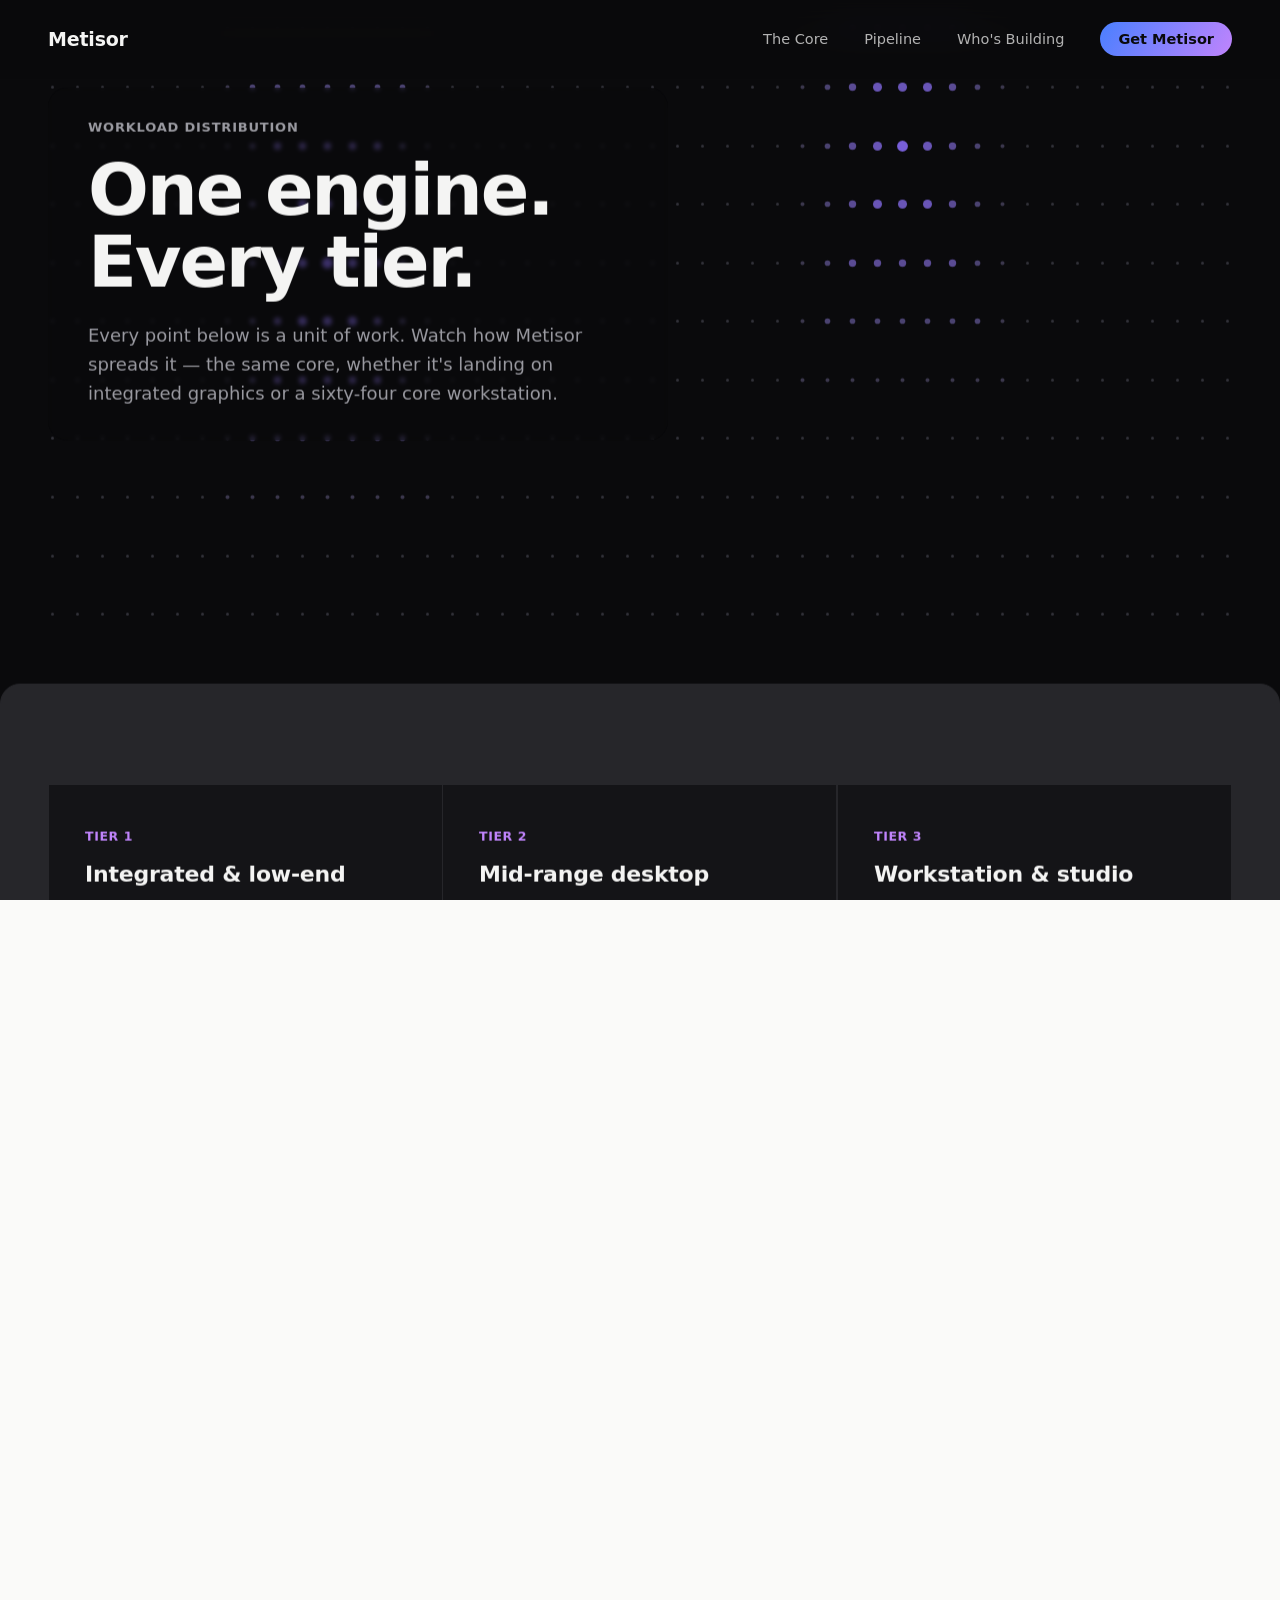
==== commit f94ecf8f: "Fix HTML encoding issues in index.html" ====
--- a/index.html
+++ b/index.html
@@ -76,7 +76,7 @@
         <div class="core-hero__grid" id="loadGrid"></div>
         <div class="core-hero__text">
           <p class="core-hero__eyebrow">Workload distribution</p>
-          <h1 class="core-hero__headline">One engine.<br>Every tier.</h1>
+          <h2 class="core-hero__headline">One engine.<br>Every tier.</h1>
           <p class="core-hero__sub">
             Every point below is a unit of work. Watch how Metisor spreads it —
             the same core, whether it's landing on integrated graphics or a
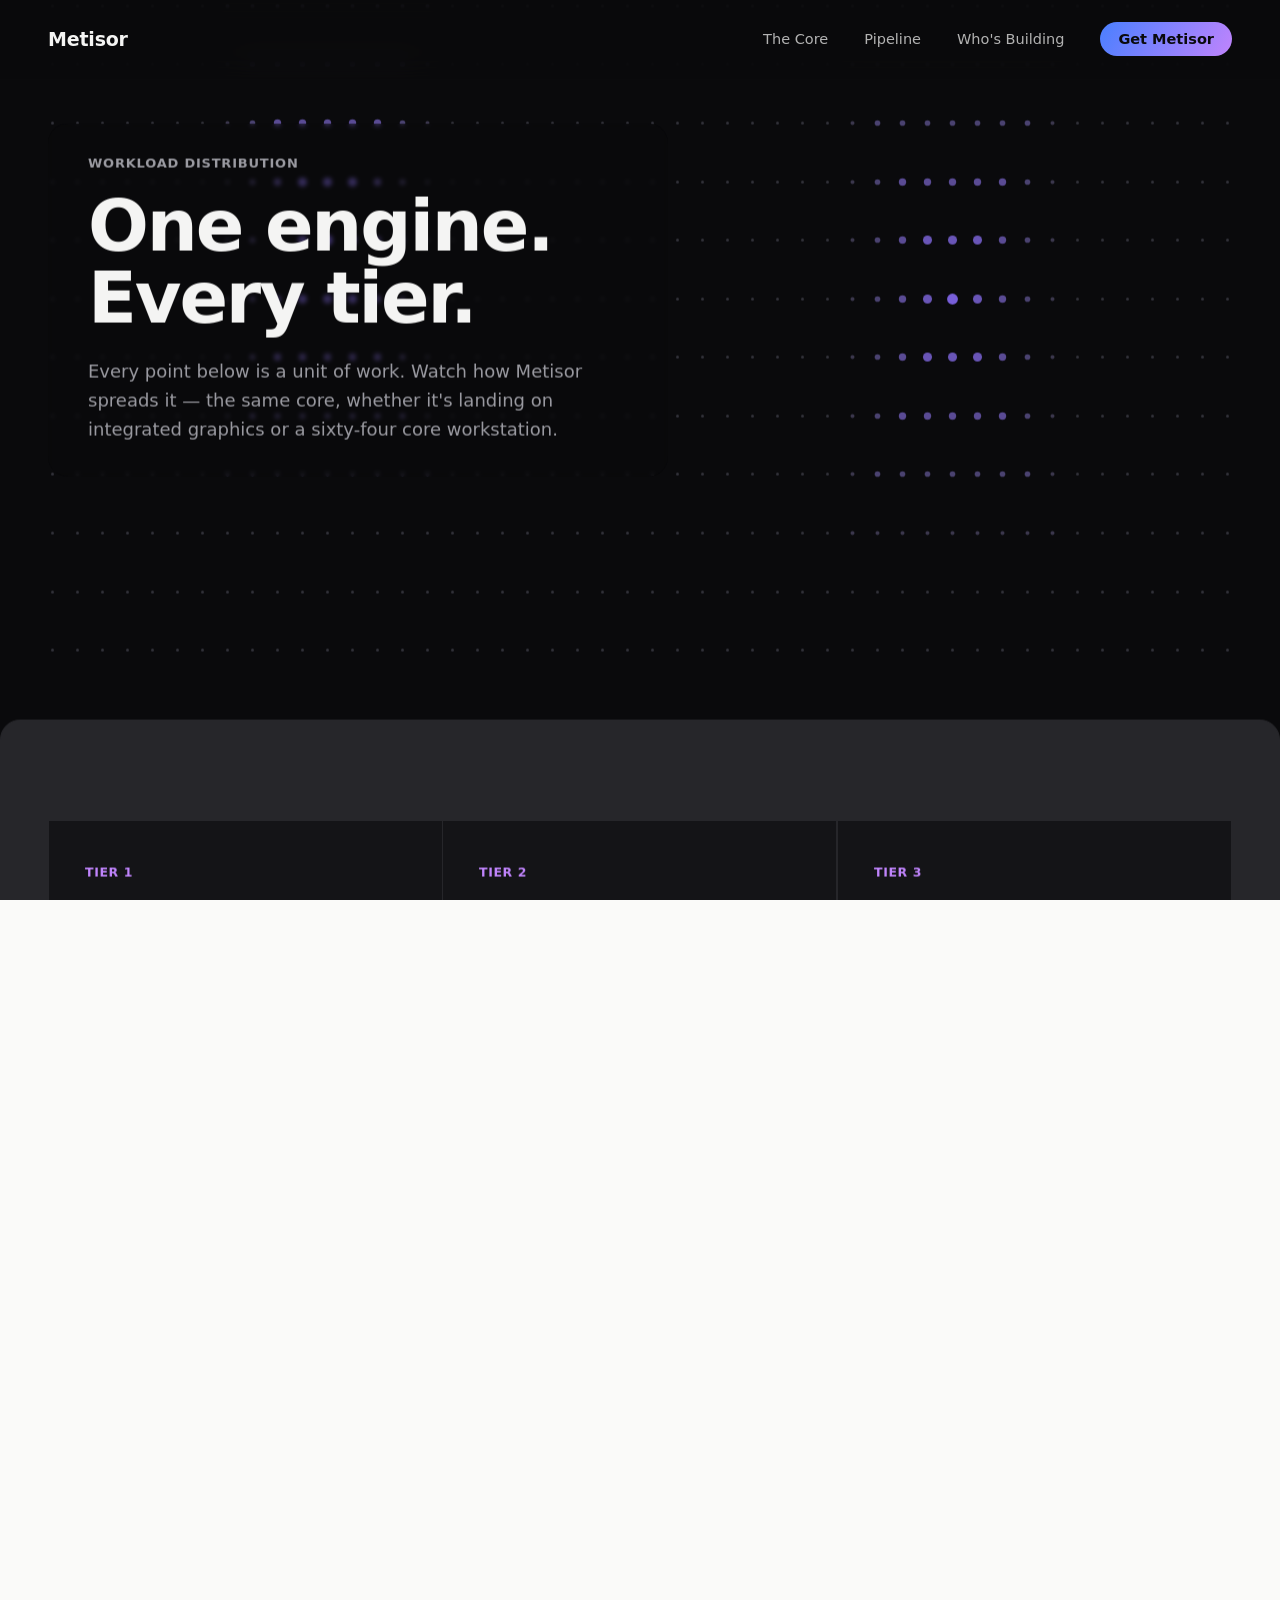
==== commit 15dff8de: "Update index.html" ====
--- a/index.html
+++ b/index.html
@@ -4,6 +4,7 @@
 <meta charset="UTF-8">
 <meta name="viewport" content="width=device-width, initial-scale=1.0">
 <title>Metisor — Scales With Your Ideas</title>
+  <meta name="description" content="Metisor is a high-performance game engine built in C++ with DirectX 12 and Vulkan, designed to scale from integrated graphics to workstation-class hardware.">
 <link rel="icon" href="Website/favicon.ico" sizes="any">
 <link rel="apple-touch-icon" href="Website/apple-touch-icon.png">
 <link rel="stylesheet" href="Website/style.css">
